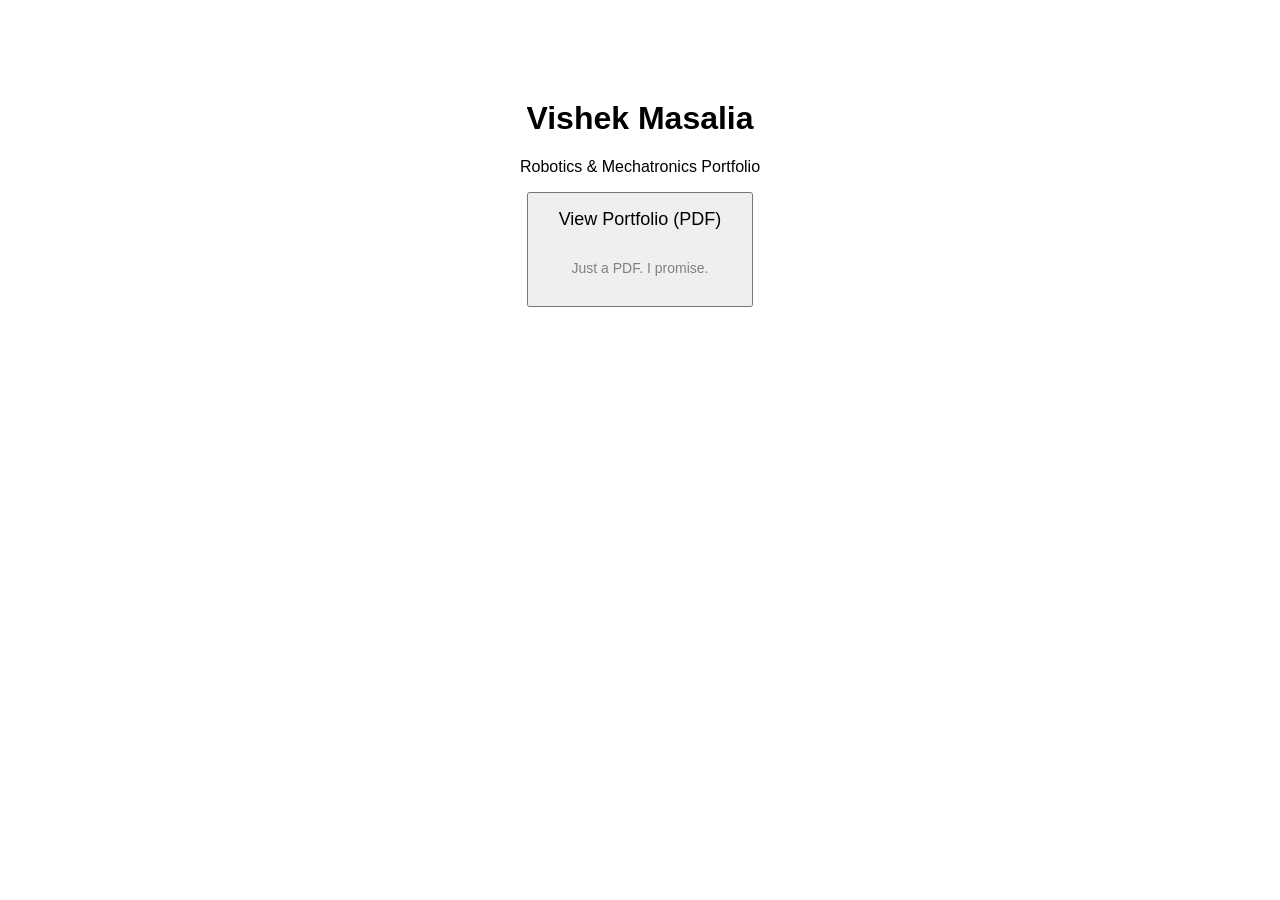
==== index.html @ 716bf2c9 "Change portfolio title and add description Updated the title and added a description for the portfol" ====
<!DOCTYPE html>
<html>
<head>
  <title>Vishek Masalia's Portfolio</title>
</head>
<body style="text-align:center; font-family: Arial; margin-top: 100px;">
  <h1>Vishek Masalia</h1>
  <p>Robotics & Mechatronics Portfolio</p>
  <a href="PortfolioFeb26.pdf" target="_blank">
    <button style="padding: 15px 30px; font-size: 18px;">
      View Portfolio (PDF)
      <p style="margin-top: 30px; font-size: 14px; color: gray;">
        Just a PDF. I promise.
      </p>
    </button>
  </a>
</body>
</html>
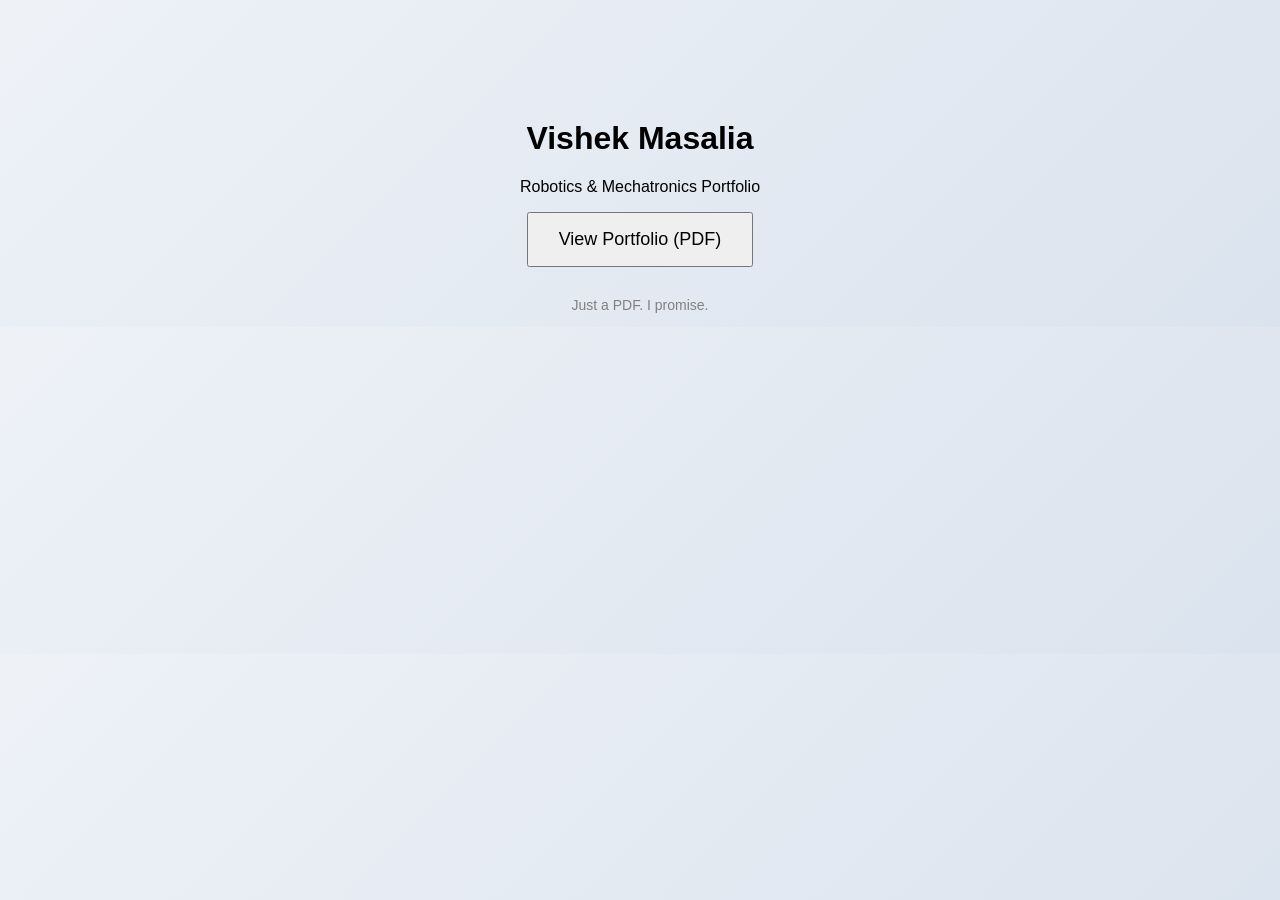
==== commit 21d447fc: "Enhance body style and add background gradient Updated body style and added background gradient." ====
--- a/index.html
+++ b/index.html
@@ -3,16 +3,16 @@
 <head>
   <title>Vishek Masalia's Portfolio</title>
 </head>
-<body style="text-align:center; font-family: Arial; margin-top: 100px;">
+<body style="text-align:center; font-family: Arial, sans-serif; margin-top: 120px; background: linear-gradient(135deg, #eef2f7, #dbe3ee);">
   <h1>Vishek Masalia</h1>
   <p>Robotics & Mechatronics Portfolio</p>
   <a href="PortfolioFeb26.pdf" target="_blank">
     <button style="padding: 15px 30px; font-size: 18px;">
       View Portfolio (PDF)
-      <p style="margin-top: 30px; font-size: 14px; color: gray;">
-        Just a PDF. I promise.
-      </p>
     </button>
   </a>
+  <p style="margin-top: 30px; font-size: 14px; color: gray;">
+    Just a PDF. I promise.
+  </p>
 </body>
 </html>  
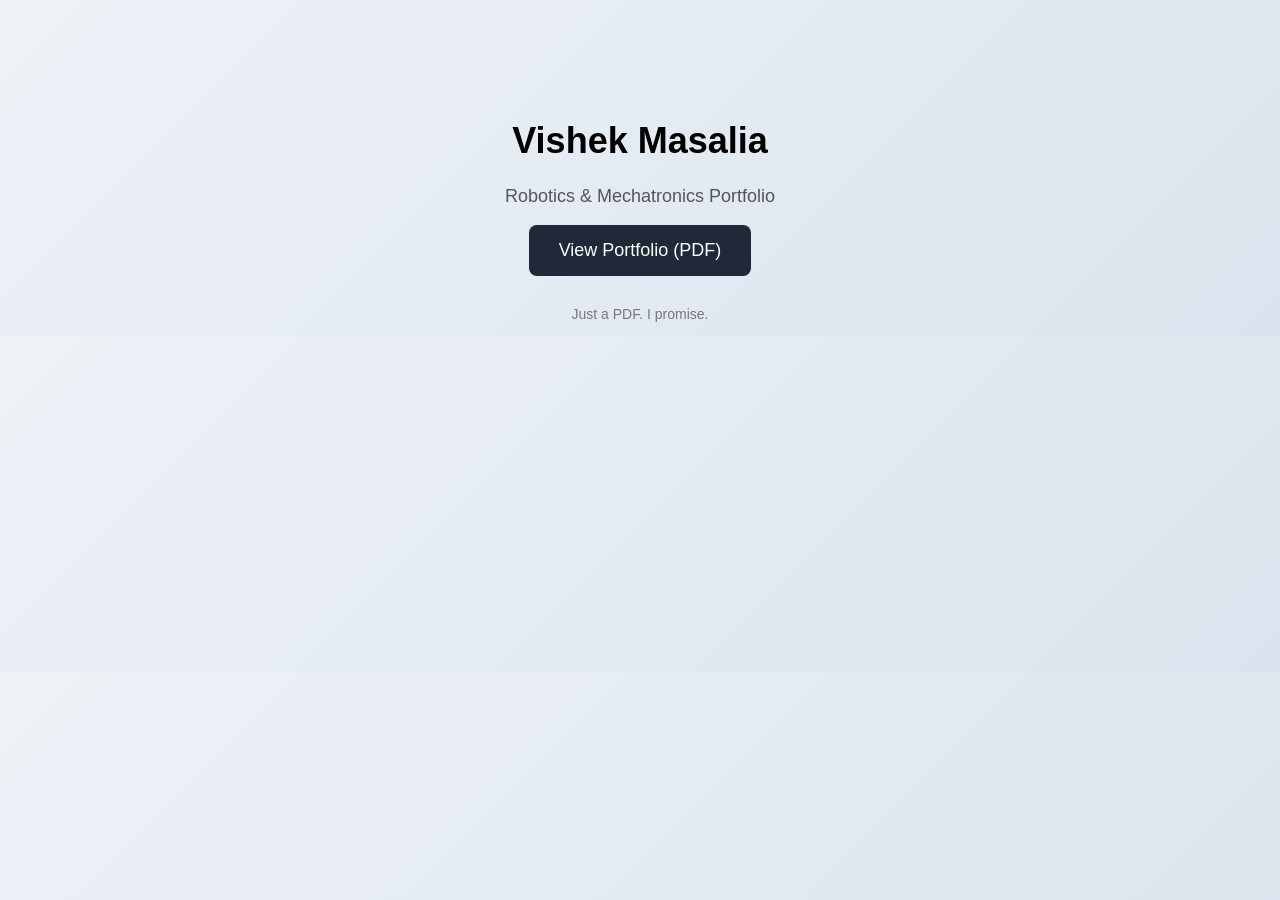
==== commit 22666a0c: "Update index.html" ====
--- a/index.html
+++ b/index.html
@@ -4,14 +4,24 @@
   <title>Vishek Masalia's Portfolio</title>
 </head>
 <body style="text-align:center; font-family: Arial, sans-serif; margin-top: 120px; background: linear-gradient(135deg, #eef2f7, #dbe3ee);">
-  <h1>Vishek Masalia</h1>
-  <p>Robotics & Mechatronics Portfolio</p>
+  <h1 style="font-size: 36px;">Vishek Masalia</h1>
+  <p style="font-size: 18px; color: #555;">
+    Robotics & Mechatronics Portfolio
+  </p>
   <a href="PortfolioFeb26.pdf" target="_blank">
-    <button style="padding: 15px 30px; font-size: 18px;">
+    <button style="
+      padding: 15px 30px;
+      font-size: 18px;
+      border: none;
+      border-radius: 8px;
+      background-color: #1f2937;
+      color: white;
+      cursor: pointer;
+    ">
       View Portfolio (PDF)
     </button>
   </a>
-  <p style="margin-top: 30px; font-size: 14px; color: gray;">
+  <p style="margin-top: 30px; font-size: 14px; color: #777;">
     Just a PDF. I promise.
   </p>
 </body>
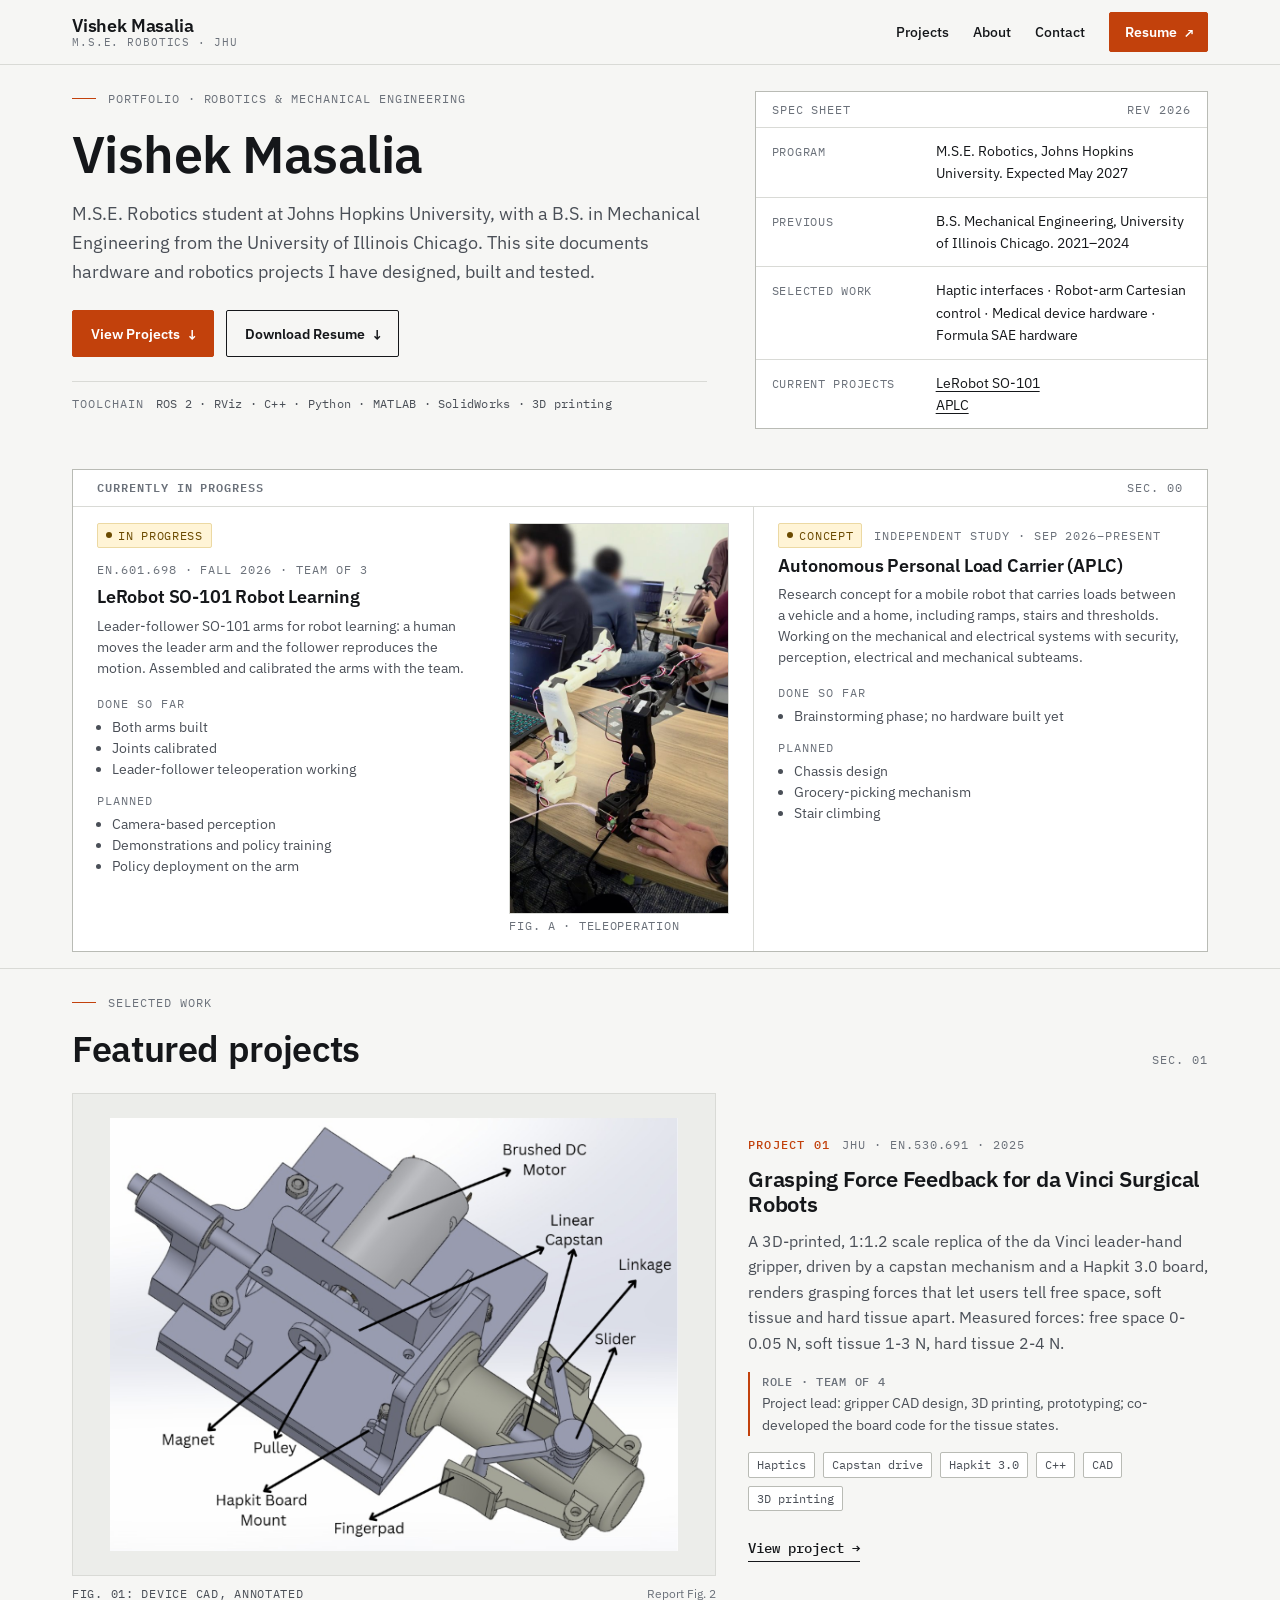
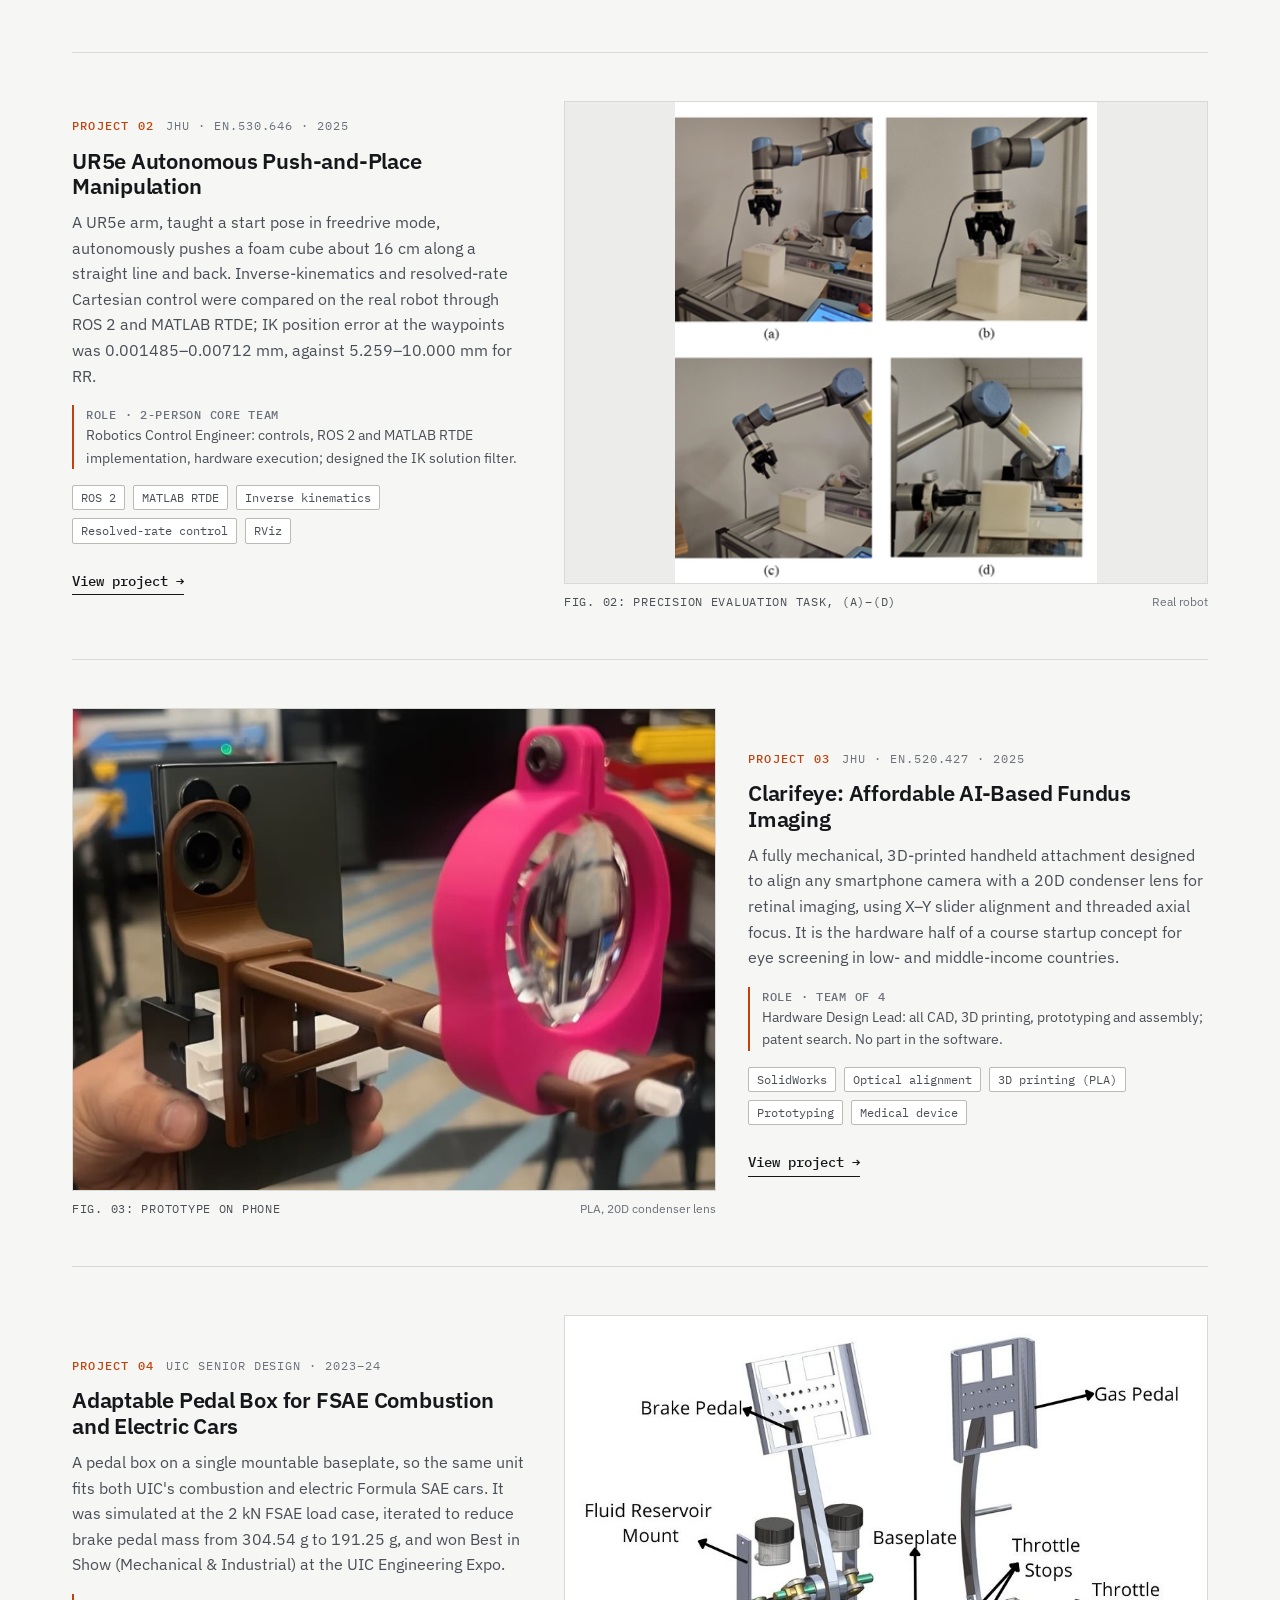
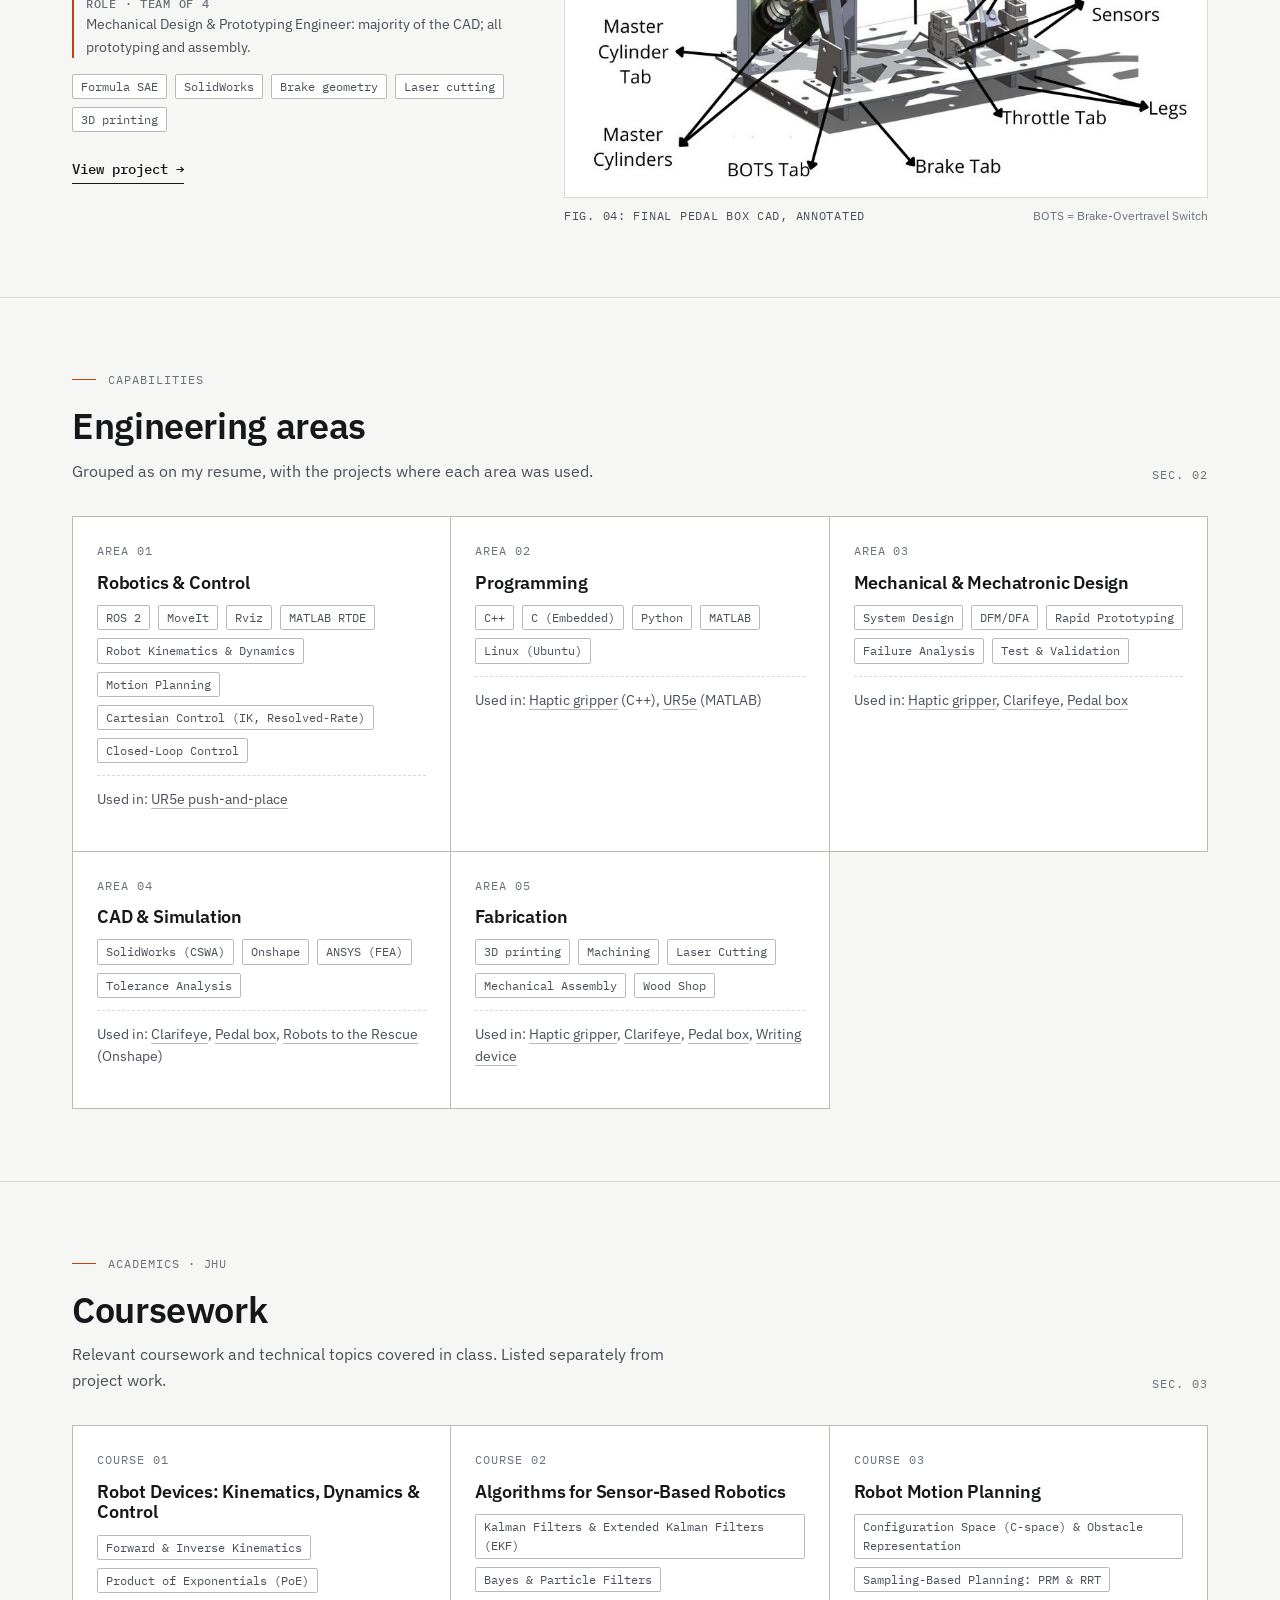
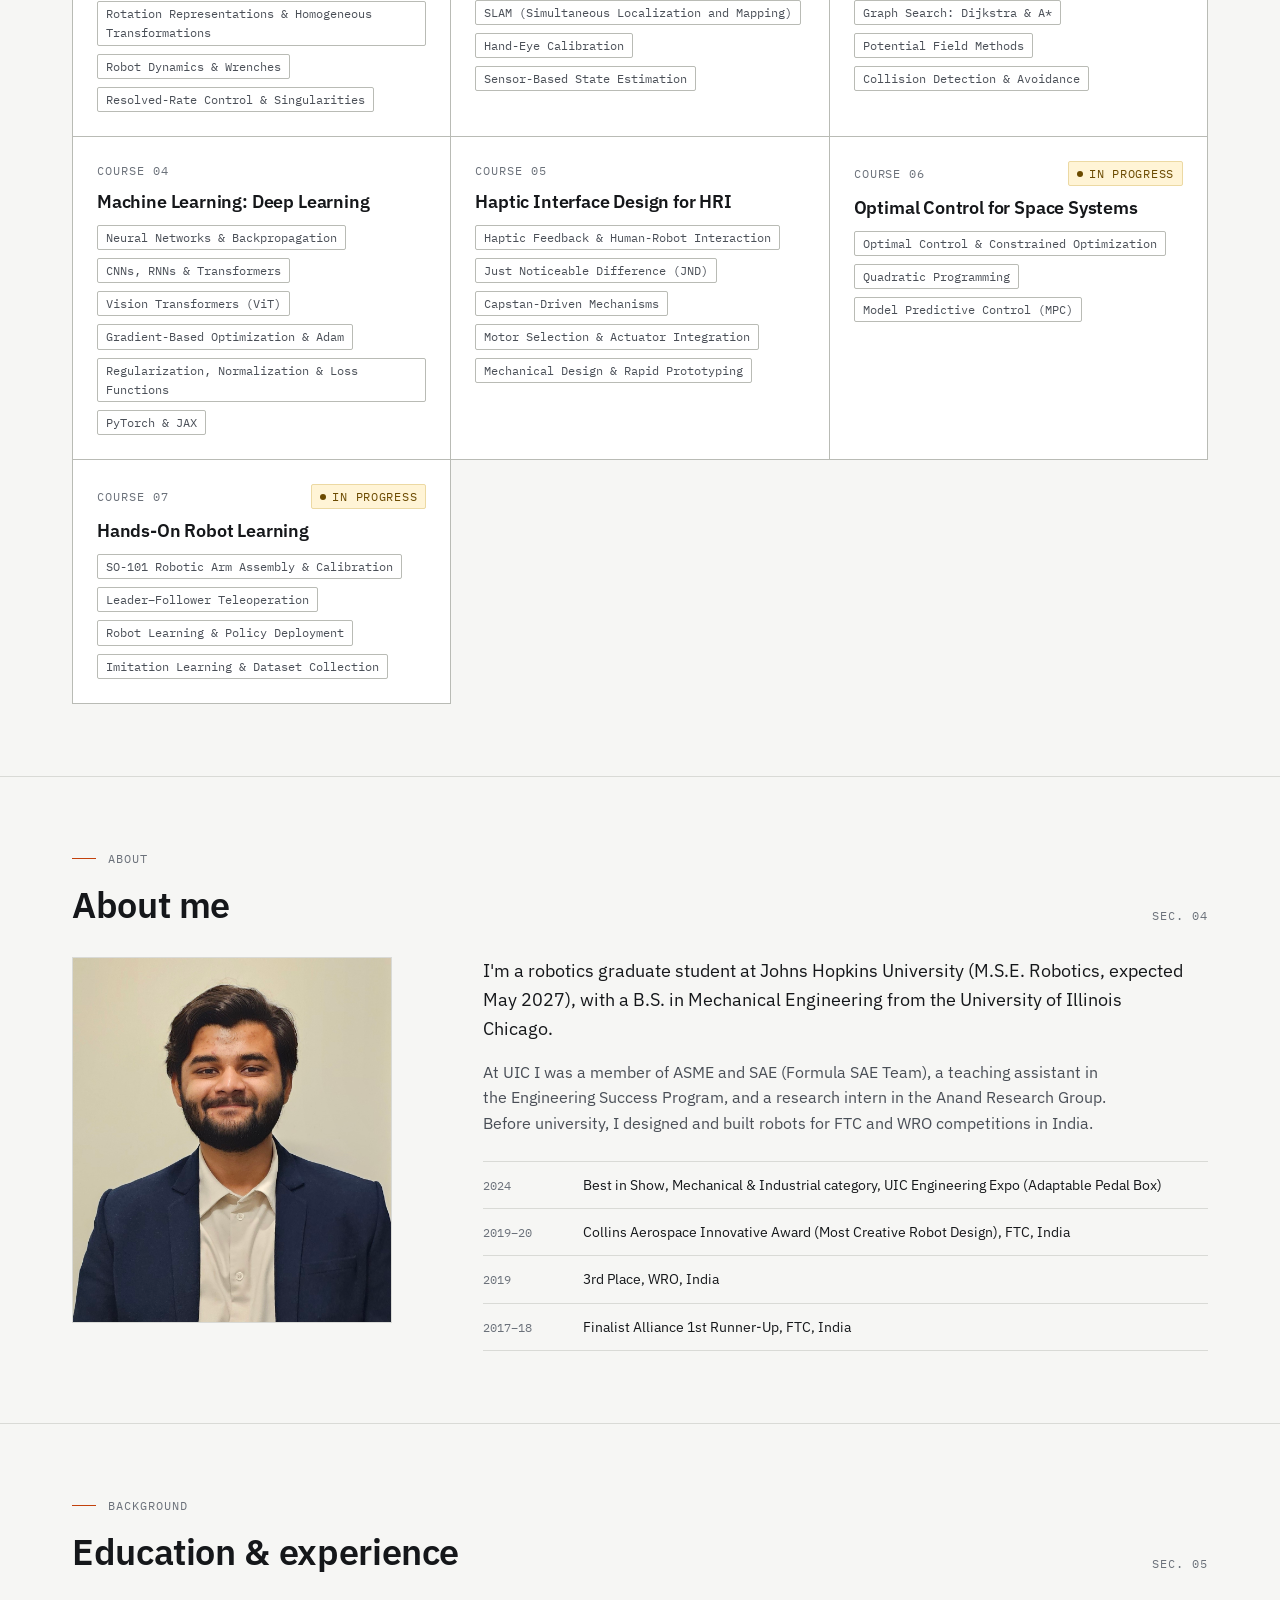
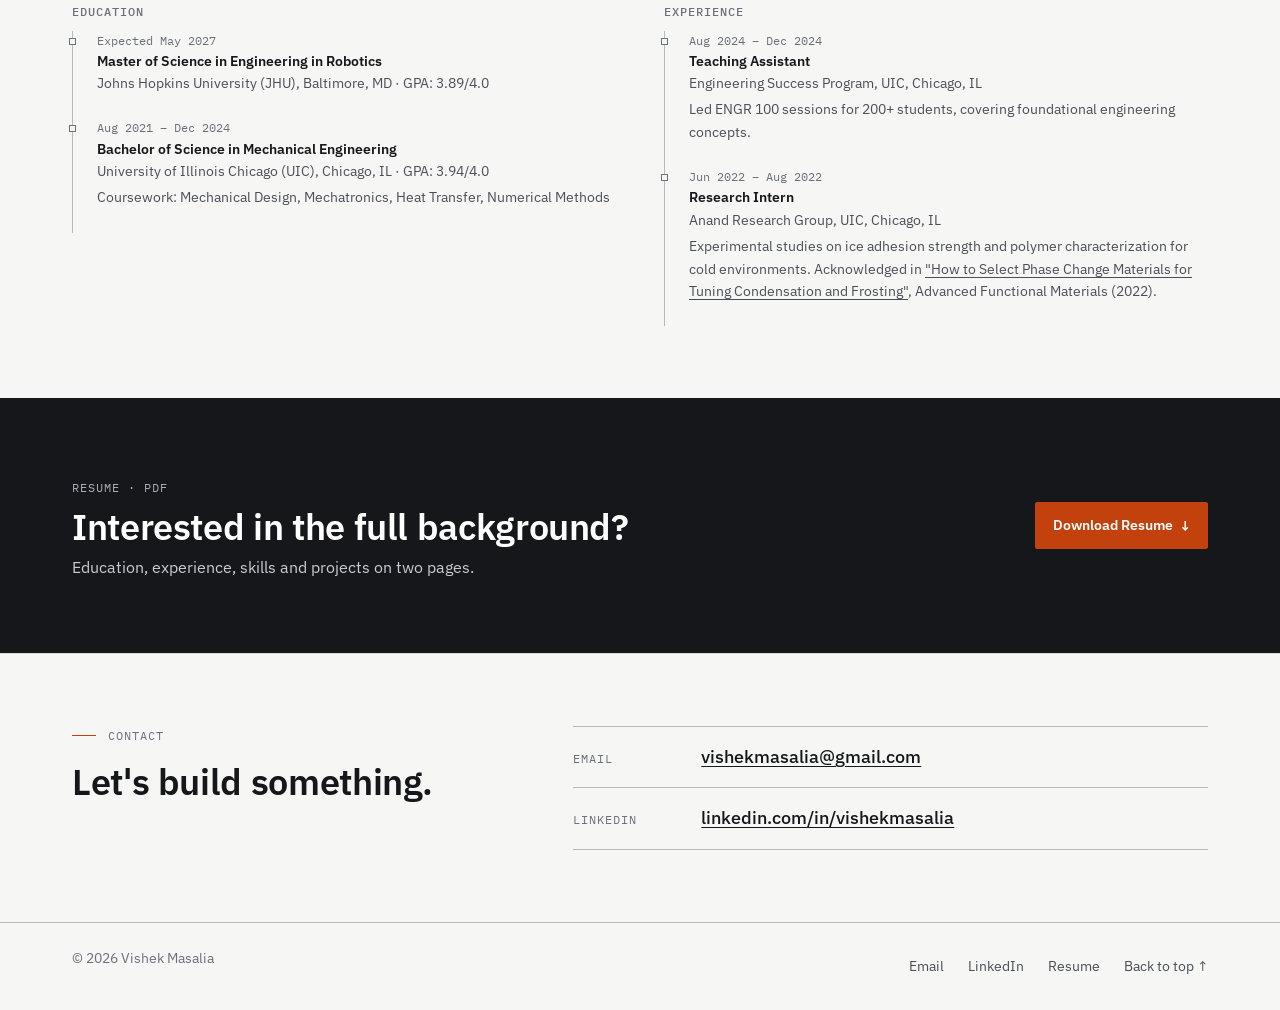
==== commit 8981aaf3: "Stage 1 complete" ====
--- a/index.html
+++ b/index.html
@@ -1,28 +1,472 @@
 <!DOCTYPE html>
-<html>
+<html lang="en" class="no-js">
 <head>
-  <title>Vishek Masalia's Portfolio</title>
+  <meta charset="utf-8">
+  <meta name="viewport" content="width=device-width, initial-scale=1">
+  <title>Vishek Masalia | Robotics &amp; Mechanical Engineering Portfolio</title>
+  <meta name="description" content="Portfolio of Vishek Masalia, M.S.E. Robotics student at Johns Hopkins University: haptic devices, robot-arm control, medical device hardware and Formula SAE hardware.">
+  <link rel="canonical" href="https://vishekm.github.io/">
+
+  <!-- Open Graph -->
+  <meta property="og:type" content="website">
+  <meta property="og:title" content="Vishek Masalia | Robotics &amp; Mechanical Engineering Portfolio">
+  <meta property="og:description" content="M.S.E. Robotics student at Johns Hopkins University. Selected projects in haptics, robot-arm control, medical device hardware and Formula SAE hardware.">
+  <meta property="og:url" content="https://vishekm.github.io/">
+  <meta property="og:image" content="https://vishekm.github.io/assets/img/home/pedal-box-cad-annotated.jpg">
+  <!-- TODO: replace og:image with a dedicated 1200x630 social card; current image is 926x694. -->
+  <meta name="twitter:card" content="summary_large_image">
+
+  <link rel="preconnect" href="https://fonts.googleapis.com">
+  <link rel="preconnect" href="https://fonts.gstatic.com" crossorigin>
+  <link rel="stylesheet" href="https://fonts.googleapis.com/css2?family=IBM+Plex+Mono:wght@400;500&family=IBM+Plex+Sans:wght@400;500;600&display=swap">
+  <link rel="stylesheet" href="css/styles.css">
 </head>
-<body style="text-align:center; font-family: Arial, sans-serif; margin-top: 120px; background: linear-gradient(135deg, #eef2f7, #dbe3ee);">
-  <h1 style="font-size: 36px;">Vishek Masalia</h1>
-  <p style="font-size: 18px; color: #555;">
-    Robotics & Mechatronics Portfolio
-  </p>
-  <a href="PortfolioFeb26.pdf" target="_blank">
-    <button style="
-      padding: 15px 30px;
-      font-size: 18px;
-      border: none;
-      border-radius: 8px;
-      background-color: #1f2937;
-      color: white;
-      cursor: pointer;
-    ">
-      View Portfolio (PDF)
-    </button>
-  </a>
-  <p style="margin-top: 30px; font-size: 14px; color: #777;">
-    Just a PDF. I promise.
-  </p>
+<body>
+
+<!-- ===================== SHARED: HEADER (start) =====================
+     Canonical copy: partials/header.html. Keep identical on every page;
+     only the relative path prefix ({{ROOT}}) changes per folder depth.  -->
+<a class="skip-link" href="#main">Skip to content</a>
+<header class="site-header">
+  <div class="container site-header__inner">
+    <a class="brand" href="index.html" aria-label="Vishek Masalia, home">
+      <span class="brand__name">Vishek Masalia</span>
+      <span class="brand__sub">M.S.E. Robotics · JHU</span>
+    </a>
+    <button class="nav-toggle" type="button" aria-expanded="false" aria-controls="site-nav">Menu</button>
+    <nav class="site-nav" id="site-nav" aria-label="Primary">
+      <ul class="site-nav__list">
+        <li><a class="site-nav__link" href="index.html#projects">Projects</a></li>
+        <li><a class="site-nav__link" href="index.html#about">About</a></li>
+        <li><a class="site-nav__link" href="index.html#contact">Contact</a></li>
+        <li><a class="btn btn--primary" href="docs/resume/MasterResumeOct26.pdf" target="_blank" rel="noopener">Resume <span class="arrow" aria-hidden="true">↗</span></a></li>
+      </ul>
+    </nav>
+  </div>
+</header>
+<!-- ===================== SHARED: HEADER (end) ===================== -->
+
+<main id="main">
+
+  <!-- ============ HERO ============ -->
+  <section class="hero" aria-labelledby="hero-title">
+    <div class="container hero__grid">
+      <div>
+        <p class="eyebrow">Portfolio · Robotics &amp; Mechanical Engineering</p>
+        <h1 class="hero__title" id="hero-title">Vishek Masalia</h1>
+        <p class="hero__statement">
+          M.S.E. Robotics student at Johns Hopkins University, with a B.S. in Mechanical Engineering from the University of Illinois Chicago.
+          This site documents hardware and robotics projects I have designed, built and tested.
+        </p>
+        <div class="hero__actions">
+          <a class="btn btn--primary" href="#projects">View Projects <span class="arrow" aria-hidden="true">↓</span></a>
+          <a class="btn btn--ghost" href="docs/resume/MasterResumeOct26.pdf" download>Download Resume <span class="arrow" aria-hidden="true">↓</span></a>
+        </div>
+        <p class="hero__summary">
+          <span class="label">Toolchain</span>ROS 2 · RViz · C++ · Python · MATLAB · SolidWorks · 3D printing
+        </p>
+      </div>
+
+      <aside class="spec" aria-label="Summary">
+        <div class="spec__head"><span class="label">Spec sheet</span><span class="label">REV 2026</span></div>
+        <dl class="spec__rows">
+          <div class="spec__row"><dt>Program</dt><dd>M.S.E. Robotics, Johns Hopkins University. Expected May 2027</dd></div>
+          <div class="spec__row"><dt>Previous</dt><dd>B.S. Mechanical Engineering, University of Illinois Chicago. 2021–2024</dd></div>
+          <div class="spec__row"><dt>Selected work</dt><dd>Haptic interfaces · Robot-arm Cartesian control · Medical device hardware · Formula SAE hardware</dd></div>
+          <div class="spec__row"><dt>Current projects</dt><dd>
+            <a href="projects/lerobot-so101.html">LeRobot SO-101</a><br>
+            <a href="projects/aplc.html">APLC</a>
+          </dd></div>
+        </dl>
+      </aside>
+    </div>
+  </section>
+
+  <!-- ============ IN PROGRESS (status labels required, CLAUDE.md honesty rules) ============ -->
+  <section class="section section--tight" id="current" aria-labelledby="current-title">
+    <div class="container">
+      <div class="wip">
+        <div class="wip__head"><h2 class="label" id="current-title">Currently in progress</h2><span class="section__index">SEC. 00</span></div>
+        <div class="wip__grid">
+
+          <!-- content/projects/lerobot-so101.md -->
+          <article class="wip-card wip-card--media">
+            <div class="wip-card__body">
+              <div class="current__meta"><span class="status">In progress</span><span class="label">EN.601.698 · Fall 2026 · Team of 3</span></div>
+              <h3 class="wip-row__title"><a href="projects/lerobot-so101.html">LeRobot SO-101 Robot Learning</a></h3>
+              <p class="wip-row__text">Leader-follower SO-101 arms for robot learning: a human moves the leader arm and the follower reproduces the motion. Assembled and calibrated the arms with the team.</p>
+              <div class="wip-card__lists">
+                <div><span class="label">Done so far</span><ul><li>Both arms built</li><li>Joints calibrated</li><li>Leader-follower teleoperation working</li></ul></div>
+                <div><span class="label">Planned</span><ul><li>Camera-based perception</li><li>Demonstrations and policy training</li><li>Policy deployment on the arm</li></ul></div>
+              </div>
+            </div>
+            <figure class="wip-card__video">
+              <!-- VIDEO: web copy 540x960, 8.2 s, 0.83 MB (source: videos/LeRobot_SO_101_arm/LeRobot_SO_101_arm_calibration.mp4, 1080x1920, 20.8 MB). Autoplay, muted, looped. js/main.js pauses it for prefers-reduced-motion and shows controls. -->
+              <video autoplay muted loop playsinline preload="auto" width="540" height="960" poster="assets/img/home/lerobot-teleop-poster.jpg" aria-label="Leader-follower teleoperation: a hand moves the dark leader arm and the white follower arm copies it.">
+                <source src="assets/video/lerobot-teleop.mp4" type="video/mp4">
+              </video>
+              <figcaption class="fig-label">Fig. A · Teleoperation</figcaption>
+            </figure>
+          </article>
+
+          <!-- content/projects/aplc.md (no images or videos exist; text-only by design) -->
+          <article class="wip-card">
+            <div class="wip-card__body">
+              <div class="current__meta"><span class="status">Concept</span><span class="label">Independent study · Sep 2026–present</span></div>
+              <h3 class="wip-row__title"><a href="projects/aplc.html">Autonomous Personal Load Carrier (APLC)</a></h3>
+              <p class="wip-row__text">Research concept for a mobile robot that carries loads between a vehicle and a home, including ramps, stairs and thresholds. Working on the mechanical and electrical systems with security, perception, electrical and mechanical subteams.</p>
+              <div class="wip-card__lists">
+                <div><span class="label">Done so far</span><ul><li>Brainstorming phase; no hardware built yet</li></ul></div>
+                <div><span class="label">Planned</span><ul><li>Chassis design</li><li>Grocery-picking mechanism</li><li>Stair climbing</li></ul></div>
+              </div>
+            </div>
+          </article>
+
+        </div>
+      </div>
+    </div>
+  </section>
+
+  <!-- ============ FEATURED PROJECTS (tier: featured, projects-index.md) ============ -->
+  <section class="section section--featured" id="projects" aria-labelledby="projects-title">
+    <div class="container">
+      <div class="section__head">
+        <div>
+          <p class="eyebrow">Selected work</p>
+          <h2 class="section__title" id="projects-title">Featured projects</h2>
+        </div>
+        <span class="section__index">SEC. 01</span>
+      </div>
+
+      <div class="projects">
+
+        <!-- PROJECT 01: content/projects/haptic-grasping-feedback.md -->
+        <article class="project-card reveal">
+          <figure class="project-card__media">
+            <a class="plate plate--native" href="projects/haptic-grasping-feedback.html" tabindex="-1" aria-hidden="true">
+              <!-- LOW-RES SOURCE: 606x462 px. Displayed at natural size (no upscaling). TODO: higher-res CAD render if available. -->
+              <img src="assets/img/home/haptic-gripper-cad-annotated.png" width="606" height="462" alt="Annotated CAD render of the haptic gripper: brushed DC motor, linear capstan, pulley, magnet, linkage, slider, fingerpads and Hapkit board mount.">
+            </a>
+            <figcaption class="figcaption"><span class="fig-label">Fig. 01: Device CAD, annotated</span><span>Report Fig. 2</span></figcaption>
+          </figure>
+          <div>
+            <div class="project-card__label">
+              <span class="project-card__num">PROJECT 01</span>
+              <span class="label">JHU · EN.530.691 · 2025</span>
+            </div>
+            <h3 class="project-card__title"><a href="projects/haptic-grasping-feedback.html">Grasping Force Feedback for da Vinci Surgical Robots</a></h3>
+            <p class="project-card__text">A 3D-printed, 1:1.2 scale replica of the da Vinci leader-hand gripper, driven by a capstan mechanism and a Hapkit 3.0 board, renders grasping forces that let users tell free space, soft tissue and hard tissue apart. Measured forces: free space 0-0.05 N, soft tissue 1-3 N, hard tissue 2-4 N.</p>
+            <p class="project-card__role"><strong>Role · team of 4</strong>Project lead: gripper CAD design, 3D printing, prototyping; co-developed the board code for the tissue states.</p>
+            <ul class="tag-list" aria-label="Tags">
+              <li class="tag">Haptics</li><li class="tag">Capstan drive</li><li class="tag">Hapkit 3.0</li><li class="tag">C++</li><li class="tag">CAD</li><li class="tag">3D printing</li>
+            </ul>
+            <a class="link-arrow" href="projects/haptic-grasping-feedback.html">View project <span aria-hidden="true">→</span></a>
+          </div>
+        </article>
+
+        <!-- PROJECT 02: content/projects/ur5e-autonomous-manipulation.md -->
+        <article class="project-card reveal">
+          <figure class="project-card__media">
+            <a class="plate plate--fill" href="projects/ur5e-autonomous-manipulation.html" tabindex="-1" aria-hidden="true">
+              <!-- LOW-RES SOURCE: 399x454 px, (a)-(d) labels baked in. Scaled to fill the plate height (~1.06x upscale at 1440 px wide), per Vishek 2026-10-10. TODO: higher-res photos or a video still. -->
+              <img src="assets/img/home/ur5e-precision-evaluation-motion.png" width="399" height="454" loading="lazy" alt="Four photos of the UR5e arm and gripper approaching a white foam cube: above it, touching the top, mid-transition, and at a side face.">
+            </a>
+            <figcaption class="figcaption"><span class="fig-label">Fig. 02: Precision evaluation task, (a)–(d)</span><span>Real robot</span></figcaption>
+          </figure>
+          <div>
+            <div class="project-card__label">
+              <span class="project-card__num">PROJECT 02</span>
+              <span class="label">JHU · EN.530.646 · 2025</span>
+            </div>
+            <h3 class="project-card__title"><a href="projects/ur5e-autonomous-manipulation.html">UR5e Autonomous Push-and-Place Manipulation</a></h3>
+            <p class="project-card__text">A UR5e arm, taught a start pose in freedrive mode, autonomously pushes a foam cube about 16 cm along a straight line and back. Inverse-kinematics and resolved-rate Cartesian control were compared on the real robot through ROS 2 and MATLAB RTDE; IK position error at the waypoints was 0.001485–0.00712 mm, against 5.259–10.000 mm for RR.</p>
+            <p class="project-card__role"><strong>Role · 2-person core team</strong>Robotics Control Engineer: controls, ROS 2 and MATLAB RTDE implementation, hardware execution; designed the IK solution filter.</p>
+            <ul class="tag-list" aria-label="Tags">
+              <li class="tag">ROS 2</li><li class="tag">MATLAB RTDE</li><li class="tag">Inverse kinematics</li><li class="tag">Resolved-rate control</li><li class="tag">RViz</li>
+            </ul>
+            <a class="link-arrow" href="projects/ur5e-autonomous-manipulation.html">View project <span aria-hidden="true">→</span></a>
+          </div>
+        </article>
+
+        <!-- PROJECT 03: content/projects/clarifeye.md -->
+        <article class="project-card reveal">
+          <figure class="project-card__media">
+            <a class="plate" href="projects/clarifeye.html" tabindex="-1" aria-hidden="true">
+              <!-- SOURCE 1003x1280 px (under 1200 px wide; portrait, cropped to 4:3 by CSS; appears AI-upscaled, no original exists). -->
+              <img src="assets/img/home/clarifeye-prototype-on-phone.jpg" width="1003" height="1280" loading="lazy" alt="Hand holding a smartphone fitted with the 3D-printed Clarifeye prototype: a brown X–Y slider over the camera and a pink lens housing holding the condenser lens.">
+            </a>
+            <figcaption class="figcaption"><span class="fig-label">Fig. 03: Prototype on phone</span><span>PLA, 20D condenser lens</span></figcaption>
+          </figure>
+          <div>
+            <div class="project-card__label">
+              <span class="project-card__num">PROJECT 03</span>
+              <span class="label">JHU · EN.520.427 · 2025</span>
+            </div>
+            <h3 class="project-card__title"><a href="projects/clarifeye.html">Clarifeye: Affordable AI-Based Fundus Imaging</a></h3>
+            <p class="project-card__text">A fully mechanical, 3D-printed handheld attachment designed to align any smartphone camera with a 20D condenser lens for retinal imaging, using X–Y slider alignment and threaded axial focus. It is the hardware half of a course startup concept for eye screening in low- and middle-income countries.</p>
+            <p class="project-card__role"><strong>Role · team of 4</strong>Hardware Design Lead: all CAD, 3D printing, prototyping and assembly; patent search. No part in the software.</p>
+            <ul class="tag-list" aria-label="Tags">
+              <li class="tag">SolidWorks</li><li class="tag">Optical alignment</li><li class="tag">3D printing (PLA)</li><li class="tag">Prototyping</li><li class="tag">Medical device</li>
+            </ul>
+            <a class="link-arrow" href="projects/clarifeye.html">View project <span aria-hidden="true">→</span></a>
+          </div>
+        </article>
+
+        <!-- PROJECT 04: content/projects/adaptable-pedal-box.md -->
+        <article class="project-card reveal">
+          <figure class="project-card__media">
+            <a class="plate" href="projects/adaptable-pedal-box.html" tabindex="-1" aria-hidden="true">
+              <!-- SOURCE 926x694 px after cropping white margins from the 1920x1080 original (under 1200 px wide). TODO: re-export CAD render at higher resolution. -->
+              <img src="assets/img/home/pedal-box-cad-annotated.jpg" width="926" height="694" loading="lazy" alt="Annotated CAD render of the pedal box: brake and gas pedals, master cylinders, fluid reservoir mount, throttle sensors and stops, BOTS tab and baseplate.">
+            </a>
+            <figcaption class="figcaption"><span class="fig-label">Fig. 04: Final pedal box CAD, annotated</span><span>BOTS = Brake-Overtravel Switch</span></figcaption>
+          </figure>
+          <div>
+            <div class="project-card__label">
+              <span class="project-card__num">PROJECT 04</span>
+              <span class="label">UIC Senior Design · 2023–24</span>
+            </div>
+            <h3 class="project-card__title"><a href="projects/adaptable-pedal-box.html">Adaptable Pedal Box for FSAE Combustion and Electric Cars</a></h3>
+            <p class="project-card__text">A pedal box on a single mountable baseplate, so the same unit fits both UIC's combustion and electric Formula SAE cars. It was simulated at the 2 kN FSAE load case, iterated to reduce brake pedal mass from 304.54 g to 191.25 g, and won Best in Show (Mechanical &amp; Industrial) at the UIC Engineering Expo.</p>
+            <p class="project-card__role"><strong>Role · team of 4</strong>Mechanical Design &amp; Prototyping Engineer: majority of the CAD; all prototyping and assembly.</p>
+            <ul class="tag-list" aria-label="Tags">
+              <li class="tag">Formula SAE</li><li class="tag">SolidWorks</li><li class="tag">Brake geometry</li><li class="tag">Laser cutting</li><li class="tag">3D printing</li>
+            </ul>
+            <a class="link-arrow" href="projects/adaptable-pedal-box.html">View project <span aria-hidden="true">→</span></a>
+          </div>
+        </article>
+      </div>
+
+    </div>
+  </section>
+
+  <!-- ============ ENGINEERING AREAS (groups = resume skill groups, content/site-profile.md) ============ -->
+  <section class="section" id="areas" aria-labelledby="areas-title">
+    <div class="container">
+      <div class="section__head">
+        <div>
+          <p class="eyebrow">Capabilities</p>
+          <h2 class="section__title" id="areas-title">Engineering areas</h2>
+          <p class="section__intro">Grouped as on my resume, with the projects where each area was used.</p>
+        </div>
+        <span class="section__index">SEC. 02</span>
+      </div>
+      <div class="areas">
+        <div class="area">
+          <span class="label">Area 01</span>
+          <h3>Robotics &amp; Control</h3>
+          <ul class="area__skills">
+            <li class="tag">ROS 2</li><li class="tag">MoveIt</li><li class="tag">Rviz</li><li class="tag">MATLAB RTDE</li><li class="tag">Robot Kinematics &amp; Dynamics</li><li class="tag">Motion Planning</li><li class="tag">Cartesian Control (IK, Resolved-Rate)</li><li class="tag">Closed-Loop Control</li>
+          </ul>
+          <p class="area__used">Used in: <a href="projects/ur5e-autonomous-manipulation.html">UR5e push-and-place</a></p>
+        </div>
+        <div class="area">
+          <span class="label">Area 02</span>
+          <h3>Programming</h3>
+          <ul class="area__skills">
+            <li class="tag">C++</li><li class="tag">C (Embedded)</li><li class="tag">Python</li><li class="tag">MATLAB</li><li class="tag">Linux (Ubuntu)</li>
+          </ul>
+          <p class="area__used">Used in: <a href="projects/haptic-grasping-feedback.html">Haptic gripper</a> (C++), <a href="projects/ur5e-autonomous-manipulation.html">UR5e</a> (MATLAB)</p>
+        </div>
+        <div class="area">
+          <span class="label">Area 03</span>
+          <h3>Mechanical &amp; Mechatronic Design</h3>
+          <ul class="area__skills">
+            <li class="tag">System Design</li><li class="tag">DFM/DFA</li><li class="tag">Rapid Prototyping</li><li class="tag">Failure Analysis</li><li class="tag">Test &amp; Validation</li>
+          </ul>
+          <p class="area__used">Used in: <a href="projects/haptic-grasping-feedback.html">Haptic gripper</a>, <a href="projects/clarifeye.html">Clarifeye</a>, <a href="projects/adaptable-pedal-box.html">Pedal box</a></p>
+        </div>
+        <div class="area">
+          <span class="label">Area 04</span>
+          <h3>CAD &amp; Simulation</h3>
+          <ul class="area__skills">
+            <li class="tag">SolidWorks (CSWA)</li><li class="tag">Onshape</li><li class="tag">ANSYS (FEA)</li><li class="tag">Tolerance Analysis</li>
+          </ul>
+          <p class="area__used">Used in: <a href="projects/clarifeye.html">Clarifeye</a>, <a href="projects/adaptable-pedal-box.html">Pedal box</a>, <a href="projects/first-robots-to-the-rescue.html">Robots to the Rescue</a> (Onshape)</p>
+        </div>
+        <div class="area">
+          <span class="label">Area 05</span>
+          <h3>Fabrication</h3>
+          <ul class="area__skills">
+            <li class="tag">3D printing</li><li class="tag">Machining</li><li class="tag">Laser Cutting</li><li class="tag">Mechanical Assembly</li><li class="tag">Wood Shop</li>
+          </ul>
+          <p class="area__used">Used in: <a href="projects/haptic-grasping-feedback.html">Haptic gripper</a>, <a href="projects/clarifeye.html">Clarifeye</a>, <a href="projects/adaptable-pedal-box.html">Pedal box</a>, <a href="projects/autonomous-writing-device.html">Writing device</a></p>
+        </div>
+      </div>
+    </div>
+  </section>
+
+  <!-- ============ COURSEWORK (studied in courses, NOT project experience; content supplied by Vishek 2026-10-10) ============ -->
+  <section class="section" id="coursework" aria-labelledby="coursework-title">
+    <div class="container">
+      <div class="section__head">
+        <div>
+          <p class="eyebrow">Academics · JHU</p>
+          <h2 class="section__title" id="coursework-title">Coursework</h2>
+          <p class="section__intro">Relevant coursework and technical topics covered in class. Listed separately from project work.</p>
+        </div>
+        <span class="section__index">SEC. 03</span>
+      </div>
+      <div class="areas">
+        <div class="area area--course">
+          <div class="area__meta"><span class="label">Course 01</span></div>
+          <h3>Robot Devices: Kinematics, Dynamics &amp; Control</h3>
+          <ul class="area__skills"><li class="tag">Forward &amp; Inverse Kinematics</li><li class="tag">Product of Exponentials (PoE)</li><li class="tag">Rotation Representations &amp; Homogeneous Transformations</li><li class="tag">Robot Dynamics &amp; Wrenches</li><li class="tag">Resolved-Rate Control &amp; Singularities</li></ul>
+        </div>
+        <div class="area area--course">
+          <div class="area__meta"><span class="label">Course 02</span></div>
+          <h3>Algorithms for Sensor-Based Robotics</h3>
+          <ul class="area__skills"><li class="tag">Kalman Filters &amp; Extended Kalman Filters (EKF)</li><li class="tag">Bayes &amp; Particle Filters</li><li class="tag">SLAM (Simultaneous Localization and Mapping)</li><li class="tag">Hand-Eye Calibration</li><li class="tag">Sensor-Based State Estimation</li></ul>
+        </div>
+        <div class="area area--course">
+          <div class="area__meta"><span class="label">Course 03</span></div>
+          <h3>Robot Motion Planning</h3>
+          <ul class="area__skills"><li class="tag">Configuration Space (C-space) &amp; Obstacle Representation</li><li class="tag">Sampling-Based Planning: PRM &amp; RRT</li><li class="tag">Graph Search: Dijkstra &amp; A*</li><li class="tag">Potential Field Methods</li><li class="tag">Collision Detection &amp; Avoidance</li></ul>
+        </div>
+        <div class="area area--course">
+          <div class="area__meta"><span class="label">Course 04</span></div>
+          <h3>Machine Learning: Deep Learning</h3>
+          <ul class="area__skills"><li class="tag">Neural Networks &amp; Backpropagation</li><li class="tag">CNNs, RNNs &amp; Transformers</li><li class="tag">Vision Transformers (ViT)</li><li class="tag">Gradient-Based Optimization &amp; Adam</li><li class="tag">Regularization, Normalization &amp; Loss Functions</li><li class="tag">PyTorch &amp; JAX</li></ul>
+        </div>
+        <div class="area area--course">
+          <div class="area__meta"><span class="label">Course 05</span></div>
+          <h3>Haptic Interface Design for HRI</h3>
+          <ul class="area__skills"><li class="tag">Haptic Feedback &amp; Human-Robot Interaction</li><li class="tag">Just Noticeable Difference (JND)</li><li class="tag">Capstan-Driven Mechanisms</li><li class="tag">Motor Selection &amp; Actuator Integration</li><li class="tag">Mechanical Design &amp; Rapid Prototyping</li></ul>
+        </div>
+        <div class="area area--course">
+          <div class="area__meta"><span class="label">Course 06</span><span class="status">In progress</span></div>
+          <h3>Optimal Control for Space Systems</h3>
+          <ul class="area__skills"><li class="tag">Optimal Control &amp; Constrained Optimization</li><li class="tag">Quadratic Programming</li><li class="tag">Model Predictive Control (MPC)</li></ul>
+        </div>
+        <div class="area area--course">
+          <div class="area__meta"><span class="label">Course 07</span><span class="status">In progress</span></div>
+          <h3>Hands-On Robot Learning</h3>
+          <ul class="area__skills"><li class="tag">SO-101 Robotic Arm Assembly &amp; Calibration</li><li class="tag">Leader–Follower Teleoperation</li><li class="tag">Robot Learning &amp; Policy Deployment</li><li class="tag">Imitation Learning &amp; Dataset Collection</li></ul>
+        </div>
+      </div>
+    </div>
+  </section>
+
+  <!-- ============ ABOUT ============ -->
+  <section class="section" id="about" aria-labelledby="about-title">
+    <div class="container">
+      <div class="section__head">
+        <div>
+          <p class="eyebrow">About</p>
+          <h2 class="section__title" id="about-title">About me</h2>
+        </div>
+        <span class="section__index">SEC. 04</span>
+      </div>
+      <div class="about">
+        <figure class="about__photo">
+          <!-- HEADSHOT: single swap point. Source 1167x1332 px. -->
+          <img src="assets/img/home/hero.jpg" width="1167" height="1332" loading="lazy" alt="Headshot of Vishek Masalia">
+        </figure>
+        <div class="about__body">
+          <p>I'm a robotics graduate student at Johns Hopkins University (M.S.E. Robotics, expected May 2027), with a B.S. in Mechanical Engineering from the University of Illinois Chicago.</p>
+          <p>At UIC I was a member of ASME and SAE (Formula SAE Team), a teaching assistant in the Engineering Success Program, and a research intern in the Anand Research Group. Before university, I designed and built robots for FTC and WRO competitions in India.</p>
+          <ul class="recognition" aria-label="Recognition">
+            <li><span class="mono">2024</span><span>Best in Show, Mechanical &amp; Industrial category, UIC Engineering Expo (Adaptable Pedal Box)</span></li>
+            <li><span class="mono">2019–20</span><span>Collins Aerospace Innovative Award (Most Creative Robot Design), FTC, India</span></li>
+            <li><span class="mono">2019</span><span>3rd Place, WRO, India</span></li>
+            <li><span class="mono">2017–18</span><span>Finalist Alliance 1st Runner-Up, FTC, India</span></li>
+          </ul>
+        </div>
+      </div>
+    </div>
+  </section>
+
+  <!-- ============ EDUCATION / EXPERIENCE TIMELINE (visually secondary) ============ -->
+  <section class="section" id="background" aria-labelledby="background-title">
+    <div class="container">
+      <div class="section__head">
+        <div>
+          <p class="eyebrow">Background</p>
+          <h2 class="section__title" id="background-title">Education &amp; experience</h2>
+        </div>
+        <span class="section__index">SEC. 05</span>
+      </div>
+      <div class="timeline-grid">
+        <div class="timeline">
+          <h3>Education</h3>
+          <ol>
+            <li>
+              <div class="timeline__when">Expected May 2027</div>
+              <div class="timeline__what">Master of Science in Engineering in Robotics</div>
+              <div class="timeline__where">Johns Hopkins University (JHU), Baltimore, MD · GPA: 3.89/4.0</div>
+            </li>
+            <li>
+              <div class="timeline__when">Aug 2021 – Dec 2024</div>
+              <div class="timeline__what">Bachelor of Science in Mechanical Engineering</div>
+              <div class="timeline__where">University of Illinois Chicago (UIC), Chicago, IL · GPA: 3.94/4.0</div>
+              <p class="timeline__note">Coursework: Mechanical Design, Mechatronics, Heat Transfer, Numerical Methods</p>
+            </li>
+          </ol>
+        </div>
+        <div class="timeline">
+          <h3>Experience</h3>
+          <ol>
+            <li>
+              <div class="timeline__when">Aug 2024 – Dec 2024</div>
+              <div class="timeline__what">Teaching Assistant</div>
+              <div class="timeline__where">Engineering Success Program, UIC, Chicago, IL</div>
+              <p class="timeline__note">Led ENGR 100 sessions for 200+ students, covering foundational engineering concepts.</p>
+            </li>
+            <li>
+              <div class="timeline__when">Jun 2022 – Aug 2022</div>
+              <div class="timeline__what">Research Intern</div>
+              <div class="timeline__where">Anand Research Group, UIC, Chicago, IL</div>
+              <p class="timeline__note">Experimental studies on ice adhesion strength and polymer characterization for cold environments. Acknowledged in <a href="https://advanced.onlinelibrary.wiley.com/doi/10.1002/adfm.202206301" target="_blank" rel="noopener">"How to Select Phase Change Materials for Tuning Condensation and Frosting"</a>, Advanced Functional Materials (2022).</p>
+            </li>
+          </ol>
+        </div>
+      </div>
+    </div>
+  </section>
+
+  <!-- ============ RESUME CTA ============ -->
+  <section class="section cta" aria-labelledby="cta-title">
+    <div class="container cta__inner">
+      <div>
+        <p class="label">Resume · PDF</p>
+        <h2 class="section__title" id="cta-title">Interested in the full background?</h2>
+        <p>Education, experience, skills and projects on two pages.</p>
+      </div>
+      <a class="btn btn--primary" href="docs/resume/MasterResumeOct26.pdf" download>Download Resume <span class="arrow" aria-hidden="true">↓</span></a>
+    </div>
+  </section>
+
+  <!-- ============ CONTACT (email + LinkedIn only) ============ -->
+  <section class="section" id="contact" aria-labelledby="contact-title">
+    <div class="container contact__grid">
+      <div>
+        <p class="eyebrow">Contact</p>
+        <h2 class="section__title" id="contact-title">Let's build something.</h2>
+      </div>
+      <ul class="contact__list">
+        <li><span class="label">Email</span><a href="mailto:vishekmasalia@gmail.com">vishekmasalia@gmail.com</a></li>
+        <li><span class="label">LinkedIn</span><a href="https://www.linkedin.com/in/vishekmasalia" target="_blank" rel="noopener">linkedin.com/in/vishekmasalia</a></li>
+      </ul>
+    </div>
+  </section>
+
+</main>
+
+<!-- ===================== SHARED: FOOTER (start) =====================
+     Canonical copy: partials/footer.html. Keep identical on every page. -->
+<footer class="site-footer">
+  <div class="container site-footer__inner">
+    <p>© <span data-year>2026</span> Vishek Masalia</p>
+    <ul class="site-footer__links">
+      <li><a href="mailto:vishekmasalia@gmail.com">Email</a></li>
+      <li><a href="https://www.linkedin.com/in/vishekmasalia" target="_blank" rel="noopener">LinkedIn</a></li>
+      <li><a href="docs/resume/MasterResumeOct26.pdf" target="_blank" rel="noopener">Resume</a></li>
+      <li><a href="#main">Back to top ↑</a></li>
+    </ul>
+  </div>
+</footer>
+<!-- ===================== SHARED: FOOTER (end) ===================== -->
+
+<script src="js/main.js" defer></script>
 </body>
-</html>  
+</html>
--- a/css/styles.css
+++ b/css/styles.css
@@ -0,0 +1,365 @@
+/* ==========================================================================
+   Vishek Masalia: portfolio design system
+   Shared by every page. Design tokens live in :root.
+   Direction (CLAUDE.md): precise, engineered, neutral base, one flat accent,
+   thin rules, figure labels, spec-sheet captions. No gradients/glows/blobs.
+   NOTE: built in Stage 2 from CLAUDE.md because the referenced approved
+   style-guide.html / css / js were not present in the repo. Pending approval.
+   ========================================================================== */
+
+/* ---------- 1. Tokens ---------- */
+:root {
+  /* Neutral base */
+  --c-bg: #f6f6f4;
+  --c-surface: #ffffff;
+  --c-ink: #15171a;          /* primary text */
+  --c-ink-2: #4a4f57;        /* secondary text  (7.9:1 on bg) */
+  --c-ink-3: #6b717a;        /* captions/meta   (4.8:1 on bg) */
+  --c-rule: #d9dad6;         /* hairlines */
+  --c-rule-strong: #b9bbb5;
+  --c-plate: #ecedea;        /* image plates */
+
+  /* Single accent (flat) */
+  --c-accent: #c2410c;       /* 5.2:1 on white */
+  --c-accent-ink: #ffffff;
+  --c-accent-tint: #fbeee7;
+
+  /* Status */
+  --c-status-bg: #fff4d6;
+  --c-status-ink: #6b4a00;
+
+  /* Type */
+  --font-sans: "IBM Plex Sans", system-ui, -apple-system, "Segoe UI", Roboto, Arial, sans-serif;
+  --font-mono: "IBM Plex Mono", ui-monospace, "SFMono-Regular", Consolas, monospace;
+  --fs-xs: 0.75rem;
+  --fs-sm: 0.875rem;
+  --fs-base: 1rem;
+  --fs-md: 1.125rem;
+  --fs-lg: 1.375rem;
+  --fs-xl: clamp(1.6rem, 1.2rem + 1.4vw, 2.25rem);
+  --fs-xxl: clamp(2rem, 1.4rem + 2.4vw, 3.25rem);
+  --lh-tight: 1.15;
+  --lh-body: 1.6;
+
+  /* Space & layout */
+  --sp-1: 0.25rem; --sp-2: 0.5rem; --sp-3: 0.75rem; --sp-4: 1rem;
+  --sp-5: 1.5rem;  --sp-6: 2rem;   --sp-7: 3rem;    --sp-8: 4.5rem;
+  --container: 1200px;
+  --gutter: clamp(1rem, 0.5rem + 2vw, 2rem);
+  --header-h: 64px;
+  --radius: 2px;
+
+  --ease: cubic-bezier(.2,.6,.2,1);
+  --dur: 220ms;
+}
+
+/* ---------- 2. Base ---------- */
+*, *::before, *::after { box-sizing: border-box; }
+html { scroll-behavior: smooth; scroll-padding-top: calc(var(--header-h) + 12px); -webkit-text-size-adjust: 100%; }
+body {
+  margin: 0;
+  background: var(--c-bg);
+  color: var(--c-ink);
+  font-family: var(--font-sans);
+  font-size: var(--fs-base);
+  line-height: var(--lh-body);
+  text-rendering: optimizeLegibility;
+}
+img, svg, video { display: block; max-width: 100%; height: auto; }
+h1, h2, h3, h4 { margin: 0; line-height: var(--lh-tight); font-weight: 600; letter-spacing: -0.01em; }
+p { margin: 0 0 var(--sp-4); }
+ul { margin: 0; padding: 0; }
+a { color: inherit; text-decoration-thickness: 1px; text-underline-offset: 3px; }
+a:hover { color: var(--c-accent); }
+:focus-visible { outline: 2px solid var(--c-accent); outline-offset: 3px; border-radius: var(--radius); }
+
+.skip-link {
+  position: absolute; left: var(--sp-4); top: -100px; z-index: 100;
+  background: var(--c-ink); color: #fff; padding: var(--sp-2) var(--sp-4); text-decoration: none;
+}
+.skip-link:focus { top: var(--sp-3); color: #fff; }
+.visually-hidden { position: absolute !important; width: 1px; height: 1px; overflow: hidden; clip: rect(0 0 0 0); white-space: nowrap; }
+
+.container { width: 100%; max-width: var(--container); margin-inline: auto; padding-inline: var(--gutter); }
+
+/* ---------- 3. Technical micro-typography ---------- */
+.mono, .label, .fig-label, .eyebrow { font-family: var(--font-mono); }
+.label, .eyebrow {
+  font-size: var(--fs-xs); letter-spacing: 0.08em; text-transform: uppercase; color: var(--c-ink-3);
+}
+.eyebrow { display: flex; align-items: center; gap: var(--sp-3); }
+.eyebrow::before { content: ""; width: 24px; height: 1px; background: var(--c-accent); }
+.fig-label { font-size: var(--fs-xs); letter-spacing: 0.06em; text-transform: uppercase; color: var(--c-ink-3); }
+
+.tag-list { display: flex; flex-wrap: wrap; gap: var(--sp-2); list-style: none; }
+.tag {
+  font-family: var(--font-mono); font-size: var(--fs-xs); color: var(--c-ink-2);
+  border: 1px solid var(--c-rule-strong); padding: 2px 8px; border-radius: var(--radius); background: var(--c-surface);
+}
+
+.status {
+  display: inline-flex; align-items: center; gap: 6px;
+  font-family: var(--font-mono); font-size: var(--fs-xs); letter-spacing: 0.06em; text-transform: uppercase;
+  background: var(--c-status-bg); color: var(--c-status-ink); padding: 2px 8px; border-radius: var(--radius);
+  border: 1px solid #ecd9a3;
+}
+.status::before { content: ""; width: 6px; height: 6px; border-radius: 50%; background: currentColor; }
+
+/* ---------- 4. Buttons & links ---------- */
+.btn {
+  display: inline-flex; align-items: center; gap: var(--sp-2);
+  font-family: var(--font-sans); font-size: var(--fs-sm); font-weight: 600;
+  padding: 0.7rem 1.1rem; border-radius: var(--radius); border: 1px solid var(--c-ink);
+  text-decoration: none; cursor: pointer;
+  transition: background var(--dur) var(--ease), color var(--dur) var(--ease), border-color var(--dur) var(--ease);
+}
+.btn--primary { background: var(--c-accent); border-color: var(--c-accent); color: var(--c-accent-ink); }
+.btn--primary:hover { background: #a3360a; border-color: #a3360a; color: #fff; }
+.btn--ghost { background: transparent; color: var(--c-ink); }
+.btn--ghost:hover { background: var(--c-ink); color: #fff; }
+.btn .arrow { font-family: var(--font-mono); }
+
+.link-arrow {
+  font-family: var(--font-mono); font-size: var(--fs-sm); font-weight: 500; text-decoration: none;
+  display: inline-flex; gap: var(--sp-2); align-items: center; color: var(--c-ink);
+  border-bottom: 1px solid var(--c-ink); padding-bottom: 2px;
+}
+.link-arrow:hover { color: var(--c-accent); border-color: var(--c-accent); }
+
+/* ---------- 5. Shared header (identical on all pages) ---------- */
+.site-header {
+  position: sticky; top: 0; z-index: 50;
+  background: rgba(246, 246, 244, 0.97);
+  border-bottom: 1px solid var(--c-rule);
+}
+.site-header__inner { display: flex; align-items: center; justify-content: space-between; height: var(--header-h); gap: var(--sp-5); }
+.brand { display: flex; flex-direction: column; text-decoration: none; line-height: 1.1; }
+.brand__name { font-weight: 600; font-size: var(--fs-md); letter-spacing: -0.01em; }
+.brand__sub { font-family: var(--font-mono); font-size: 0.6875rem; letter-spacing: 0.08em; text-transform: uppercase; color: var(--c-ink-3); }
+.brand:hover .brand__name { color: var(--c-accent); }
+
+.site-nav__list { display: flex; align-items: center; gap: var(--sp-5); list-style: none; }
+.site-nav__link { font-size: var(--fs-sm); font-weight: 500; text-decoration: none; padding: var(--sp-2) 0; border-bottom: 1px solid transparent; }
+.site-nav__link:hover, .site-nav__link[aria-current="page"] { color: var(--c-ink); border-bottom-color: var(--c-accent); }
+.site-nav .btn { padding: 0.5rem 0.9rem; }
+
+.nav-toggle {
+  display: none; background: none; border: 1px solid var(--c-rule-strong); border-radius: var(--radius);
+  padding: 0.45rem 0.7rem; font-family: var(--font-mono); font-size: var(--fs-xs); letter-spacing: 0.08em;
+  text-transform: uppercase; color: var(--c-ink); cursor: pointer;
+}
+
+@media (max-width: 760px) {
+  .nav-toggle { display: inline-flex; }
+  .site-nav { position: absolute; inset: var(--header-h) 0 auto 0; background: var(--c-bg); border-bottom: 1px solid var(--c-rule); display: none; }
+  .site-nav.is-open { display: block; }
+  .site-nav__list { flex-direction: column; align-items: stretch; gap: 0; padding: var(--sp-2) var(--gutter) var(--sp-5); }
+  .site-nav__list li { border-top: 1px solid var(--c-rule); }
+  .site-nav__link { display: block; padding: var(--sp-4) 0; border-bottom: 0; }
+  .site-nav__list li:last-child { border-top: 0; padding-top: var(--sp-4); }
+  .site-nav .btn { width: 100%; justify-content: center; padding: 0.75rem; }
+}
+
+/* ---------- 6. Sections ---------- */
+.section { padding-block: var(--sp-8); border-top: 1px solid var(--c-rule); }
+.section__head { display: grid; grid-template-columns: 1fr auto; align-items: end; gap: var(--sp-4); margin-bottom: var(--sp-6); }
+.section__title { font-size: var(--fs-xl); margin-top: var(--sp-2); }
+.section__intro { color: var(--c-ink-2); max-width: 62ch; margin: var(--sp-3) 0 0; }
+.section__index { font-family: var(--font-mono); font-size: var(--fs-xs); color: var(--c-ink-3); letter-spacing: 0.08em; }
+
+/* ---------- 7. Hero (compact) ---------- */
+.hero { padding-block: var(--sp-5) var(--sp-5); }
+.hero__grid { display: grid; grid-template-columns: minmax(0, 7fr) minmax(0, 5fr); gap: var(--sp-7); align-items: end; }
+.hero__title { font-size: var(--fs-xxl); margin: var(--sp-3) 0 var(--sp-4); }
+.hero__statement { font-size: var(--fs-md); color: var(--c-ink-2); max-width: 58ch; }
+.hero__actions { display: flex; flex-wrap: wrap; gap: var(--sp-3); margin-top: var(--sp-5); }
+.hero__summary {
+  margin-top: var(--sp-5); padding-top: var(--sp-3); border-top: 1px solid var(--c-rule);
+  font-family: var(--font-mono); font-size: var(--fs-xs); color: var(--c-ink-2); letter-spacing: 0.02em;
+}
+.hero__summary .label { margin-right: var(--sp-3); }
+
+.spec { border: 1px solid var(--c-rule-strong); background: var(--c-surface); }
+.spec__head { display: flex; justify-content: space-between; padding: var(--sp-2) var(--sp-4); border-bottom: 1px solid var(--c-rule); }
+.spec__rows { margin: 0; }
+.spec__row { display: grid; grid-template-columns: 9.5rem 1fr; gap: var(--sp-3); padding: var(--sp-3) var(--sp-4); border-bottom: 1px solid var(--c-rule); font-size: var(--fs-sm); }
+.spec__row:last-child { border-bottom: 0; }
+.spec__row dt { font-family: var(--font-mono); font-size: var(--fs-xs); text-transform: uppercase; letter-spacing: 0.06em; color: var(--c-ink-3); padding-top: 2px; }
+.spec__row dd { margin: 0; }
+
+/* ---------- 8. Featured project cards ---------- */
+.projects { display: grid; gap: var(--sp-7); }
+.project-card {
+  display: grid; grid-template-columns: minmax(0, 7fr) minmax(0, 5fr); gap: var(--sp-6); align-items: center;
+  padding-bottom: var(--sp-7); border-bottom: 1px solid var(--c-rule);
+}
+.project-card:last-child { border-bottom: 0; padding-bottom: 0; }
+.project-card:nth-child(even) { grid-template-columns: minmax(0, 5fr) minmax(0, 7fr); }
+.project-card:nth-child(even) .project-card__media { order: 2; }
+
+.project-card__media { margin: 0; }
+.plate {
+  position: relative; background: var(--c-plate); border: 1px solid var(--c-rule);
+  aspect-ratio: 4 / 3; display: flex; align-items: center; justify-content: center; overflow: hidden;
+}
+.plate img { width: 100%; height: 100%; object-fit: cover; transition: transform 600ms var(--ease); }
+/* Low-res sources: shown at natural size or smaller, never upscaled */
+.plate--native { padding: var(--sp-5); }
+.plate--native img { width: auto; height: auto; max-width: 100%; max-height: 100%; object-fit: contain; }
+.plate--contain img { object-fit: contain; background: var(--c-surface); }
+/* Fill plate height, keep aspect ratio (no cropping); used where Vishek approved slight upscaling */
+.plate--fill img { width: auto; height: 100%; max-width: 100%; object-fit: contain; }
+.project-card:hover .plate:not(.plate--native) img { transform: scale(1.015); }
+.plate__corner {
+  position: absolute; top: 0; left: 0; font-family: var(--font-mono); font-size: 0.6875rem; letter-spacing: 0.08em;
+  background: var(--c-ink); color: #fff; padding: 2px 8px; text-transform: uppercase;
+}
+.figcaption { display: flex; justify-content: space-between; gap: var(--sp-4); padding-top: var(--sp-2); font-size: var(--fs-xs); color: var(--c-ink-3); }
+.figcaption .fig-label { color: var(--c-ink-2); }
+
+.project-card__label { display: flex; align-items: center; gap: var(--sp-3); flex-wrap: wrap; }
+.project-card__num { font-family: var(--font-mono); font-size: var(--fs-xs); letter-spacing: 0.1em; color: var(--c-accent); font-weight: 500; }
+.project-card__title { font-size: var(--fs-lg); margin: var(--sp-3) 0 var(--sp-3); }
+.project-card__title a { text-decoration: none; }
+.project-card__text { color: var(--c-ink-2); }
+.project-card__role { font-size: var(--fs-sm); color: var(--c-ink-2); border-left: 2px solid var(--c-accent); padding-left: var(--sp-3); margin: var(--sp-4) 0; }
+.project-card__role strong { font-family: var(--font-mono); font-size: var(--fs-xs); text-transform: uppercase; letter-spacing: 0.06em; color: var(--c-ink-3); font-weight: 500; display: block; }
+.project-card .tag-list { margin: var(--sp-4) 0 var(--sp-5); }
+
+/* In-progress strip */
+.current { margin-top: var(--sp-7); border: 1px solid var(--c-rule-strong); background: var(--c-surface); }
+.current__head { padding: var(--sp-3) var(--sp-4); border-bottom: 1px solid var(--c-rule); }
+.current__list { list-style: none; display: grid; grid-template-columns: 1fr 1fr; }
+.current__item { padding: var(--sp-4); display: grid; gap: var(--sp-2); align-content: start; }
+.current__item + .current__item { border-left: 1px solid var(--c-rule); }
+.current__item h3 { font-size: var(--fs-md); }
+.current__item p { color: var(--c-ink-2); font-size: var(--fs-sm); margin: 0; }
+.current__meta { display: flex; gap: var(--sp-3); align-items: center; flex-wrap: wrap; }
+.current__split { display: grid; grid-template-columns: 1fr 1fr; gap: var(--sp-4); font-size: var(--fs-sm); color: var(--c-ink-2); margin-top: var(--sp-2); }
+.current__split ul { padding-left: 1.1em; }
+.current__split .label { display: block; margin-bottom: var(--sp-1); }
+
+/* ---------- 9. Engineering areas ---------- */
+.areas { display: grid; grid-template-columns: repeat(auto-fill, minmax(min(100%, 340px), 1fr)); border-top: 1px solid var(--c-rule-strong); border-left: 1px solid var(--c-rule-strong); }
+.area { padding: var(--sp-5); border-right: 1px solid var(--c-rule-strong); border-bottom: 1px solid var(--c-rule-strong); background: var(--c-surface); display: grid; gap: var(--sp-3); align-content: start; }
+.area h3 { font-size: var(--fs-md); }
+.area__skills { list-style: none; display: flex; flex-wrap: wrap; gap: var(--sp-2); }
+.area__used { font-size: var(--fs-sm); color: var(--c-ink-2); border-top: 1px dashed var(--c-rule); padding-top: var(--sp-3); }
+.area__used a { text-decoration: none; border-bottom: 1px solid var(--c-rule-strong); }
+.area__used a:hover { border-color: var(--c-accent); }
+
+/* ---------- 10. About ---------- */
+.about { display: grid; grid-template-columns: minmax(0, 4fr) minmax(0, 8fr); gap: var(--sp-7); align-items: start; }
+.about__photo { margin: 0; max-width: 320px; }
+.about__body p { color: var(--c-ink-2); max-width: 64ch; }
+.about__body p:first-child { color: var(--c-ink); font-size: var(--fs-md); }
+.recognition { margin-top: var(--sp-5); border-top: 1px solid var(--c-rule); }
+.recognition li { list-style: none; display: grid; grid-template-columns: 5.5rem 1fr; gap: var(--sp-3); padding: var(--sp-3) 0; border-bottom: 1px solid var(--c-rule); font-size: var(--fs-sm); }
+.recognition .mono { font-size: var(--fs-xs); color: var(--c-ink-3); padding-top: 2px; }
+
+/* ---------- 11. Timeline (visually secondary) ---------- */
+.timeline-grid { display: grid; grid-template-columns: 1fr 1fr; gap: var(--sp-7); }
+.timeline h3 { font-family: var(--font-mono); font-size: var(--fs-xs); font-weight: 500; letter-spacing: 0.08em; text-transform: uppercase; color: var(--c-ink-3); margin-bottom: var(--sp-3); }
+.timeline ol { list-style: none; padding: 0; margin: 0; border-left: 1px solid var(--c-rule-strong); }
+.timeline li { position: relative; padding: 0 0 var(--sp-5) var(--sp-5); font-size: var(--fs-sm); }
+.timeline li::before { content: ""; position: absolute; left: -4px; top: 7px; width: 7px; height: 7px; background: var(--c-bg); border: 1px solid var(--c-ink-3); }
+.timeline__when { font-family: var(--font-mono); font-size: var(--fs-xs); color: var(--c-ink-3); }
+.timeline__what { font-weight: 600; color: var(--c-ink); }
+.timeline__where, .timeline__note { color: var(--c-ink-2); }
+.timeline__note { margin: var(--sp-1) 0 0; }
+
+/* ---------- 12. CTA & contact ---------- */
+.cta { background: var(--c-ink); color: #fff; border-top: 0; }
+.cta .section__title { color: #fff; }
+.cta__inner { display: flex; justify-content: space-between; align-items: center; gap: var(--sp-5); flex-wrap: wrap; }
+.cta .label { color: #a8adb5; }
+.cta p { color: #c9ccd1; margin: var(--sp-2) 0 0; }
+.cta .btn--primary:focus-visible { outline-color: #fff; }
+
+.contact__grid { display: grid; grid-template-columns: minmax(0, 5fr) minmax(0, 7fr); gap: var(--sp-7); align-items: start; }
+.contact__list { list-style: none; border-top: 1px solid var(--c-rule-strong); }
+.contact__list li { display: grid; grid-template-columns: 7rem 1fr; gap: var(--sp-4); padding: var(--sp-4) 0; border-bottom: 1px solid var(--c-rule-strong); align-items: baseline; }
+.contact__list a { font-size: var(--fs-md); font-weight: 500; overflow-wrap: anywhere; }
+
+/* ---------- 13. Shared footer (identical on all pages) ---------- */
+.site-footer { border-top: 1px solid var(--c-rule-strong); padding-block: var(--sp-5); font-size: var(--fs-sm); color: var(--c-ink-3); }
+.site-footer__inner { display: flex; justify-content: space-between; gap: var(--sp-4); flex-wrap: wrap; align-items: center; }
+.site-footer__links { display: flex; gap: var(--sp-5); list-style: none; flex-wrap: wrap; }
+.site-footer a { text-decoration: none; color: var(--c-ink-2); }
+.site-footer a:hover { color: var(--c-accent); }
+
+/* ---------- 14. YouTube facade (used on project pages) ---------- */
+.yt { position: relative; background: #000; aspect-ratio: 16 / 9; }
+.yt--short { aspect-ratio: 9 / 16; max-width: 360px; }
+.yt img { width: 100%; height: 100%; object-fit: cover; opacity: .9; }
+.yt__btn { position: absolute; inset: 0; display: grid; place-items: center; background: none; border: 0; cursor: pointer; color: #fff; }
+.yt__btn span { font-family: var(--font-mono); font-size: var(--fs-xs); letter-spacing: .08em; text-transform: uppercase; background: var(--c-accent); padding: .6rem 1rem; }
+.yt iframe { position: absolute; inset: 0; width: 100%; height: 100%; border: 0; }
+
+/* ---------- 15. Motion (subtle; disabled for reduced motion) ---------- */
+.reveal { opacity: 0; transform: translateY(12px); transition: opacity 600ms var(--ease), transform 600ms var(--ease); }
+.reveal.is-visible { opacity: 1; transform: none; }
+.no-js .reveal { opacity: 1; transform: none; }
+@media (prefers-reduced-motion: reduce) {
+  html { scroll-behavior: auto; }
+  *, *::before, *::after { transition: none !important; animation: none !important; }
+  .reveal { opacity: 1; transform: none; }
+}
+
+/* ---------- 16. Responsive ---------- */
+@media (max-width: 960px) {
+  .hero__grid, .project-card, .project-card:nth-child(even), .about, .contact__grid { grid-template-columns: 1fr; }
+  .hero__grid { gap: var(--sp-5); }
+  .project-card { gap: var(--sp-4); }
+  .project-card:nth-child(even) .project-card__media { order: 0; }
+  .timeline-grid { gap: var(--sp-6); }
+  .about { gap: var(--sp-5); }
+  .about__photo { max-width: 220px; }
+}
+@media (max-width: 760px) {
+  .section { padding-block: var(--sp-7); }
+  .projects { gap: var(--sp-6); }
+  .project-card { padding-bottom: var(--sp-6); }
+  .current__list, .timeline-grid, .current__split { grid-template-columns: 1fr; }
+  .current__item + .current__item { border-left: 0; border-top: 1px solid var(--c-rule); }
+  .spec__row { grid-template-columns: 7.5rem 1fr; }
+  .contact__list li { grid-template-columns: 1fr; gap: var(--sp-1); }
+  .hero { padding-block: var(--sp-5) var(--sp-5); }
+}
+
+/* ---------- 17. Stage 2 rev: in-progress rows, coursework, headshot ---------- */
+.section--tight { padding-block: var(--sp-4); border-top: 0; }
+.section--featured { padding-top: var(--sp-5); }
+.section--featured .section__head { margin-bottom: var(--sp-5); }
+.section__head--tight { margin-bottom: var(--sp-4); }
+.section__title--sm { font-size: var(--fs-lg); }
+
+.wip { border: 1px solid var(--c-rule-strong); background: var(--c-surface); }
+.wip__head { display: flex; justify-content: space-between; align-items: center; padding: var(--sp-2) var(--sp-5); border-bottom: 1px solid var(--c-rule); }
+.wip__grid { display: grid; grid-template-columns: minmax(0, 3fr) minmax(0, 2fr); }
+.wip-card { padding: var(--sp-4) var(--sp-5); display: grid; gap: var(--sp-5); align-items: start; }
+.wip-card + .wip-card { border-left: 1px solid var(--c-rule); }
+.wip-card--media { grid-template-columns: minmax(0, 1fr) 220px; }
+.wip-card__body { display: grid; gap: var(--sp-2); align-content: start; }
+.wip-card__lists { display: grid; grid-template-columns: 1fr; gap: var(--sp-3); font-size: var(--fs-sm); color: var(--c-ink-2); line-height: 1.5; margin-top: var(--sp-2); }
+.wip-card__lists ul { padding-left: 1.1em; margin: 0; }
+.wip-card__lists .label { display: block; margin-bottom: var(--sp-1); }
+.wip-card__video { margin: 0; display: grid; gap: 2px; }
+.wip-card__video video { width: 100%; height: auto; aspect-ratio: 9 / 16; object-fit: cover; background: #000; border: 1px solid var(--c-rule); }
+.wip-row__title { font-size: var(--fs-md); }
+.wip-row__title a { text-decoration: none; }
+.wip-row__text { color: var(--c-ink-2); font-size: var(--fs-sm); margin: 0; line-height: 1.5; }
+.wip-card .current__meta { flex-wrap: wrap; }
+
+.area__meta { display: flex; justify-content: space-between; align-items: center; gap: var(--sp-3); }
+
+.about__photo img { width: 100%; height: auto; aspect-ratio: 1167 / 1332; object-fit: cover; border: 1px solid var(--c-rule); background: var(--c-plate); }
+
+@media (max-width: 960px) {
+  .wip__grid { grid-template-columns: 1fr; }
+  .wip-card + .wip-card { border-left: 0; border-top: 1px solid var(--c-rule); }
+}
+@media (max-width: 760px) {
+  .wip-card--media { grid-template-columns: 1fr; }
+  .wip-card__video { max-width: 260px; }
+}
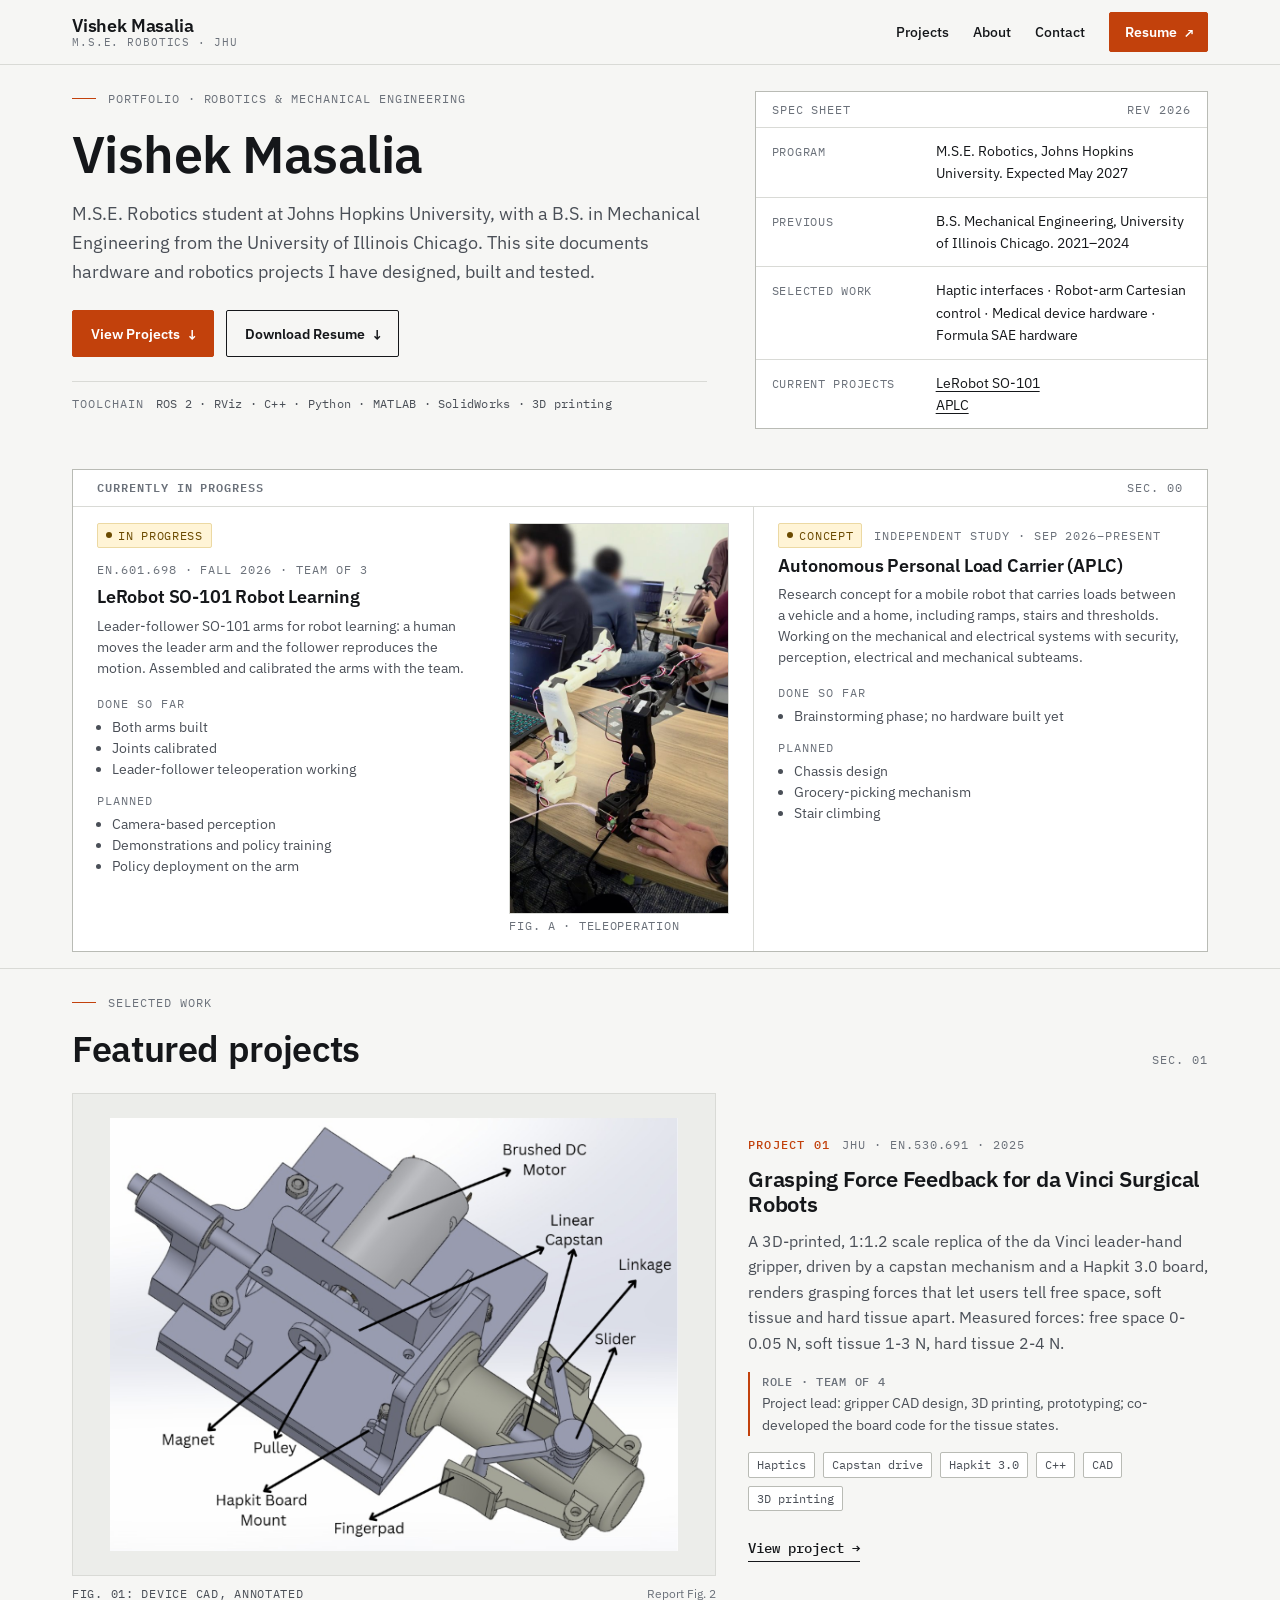
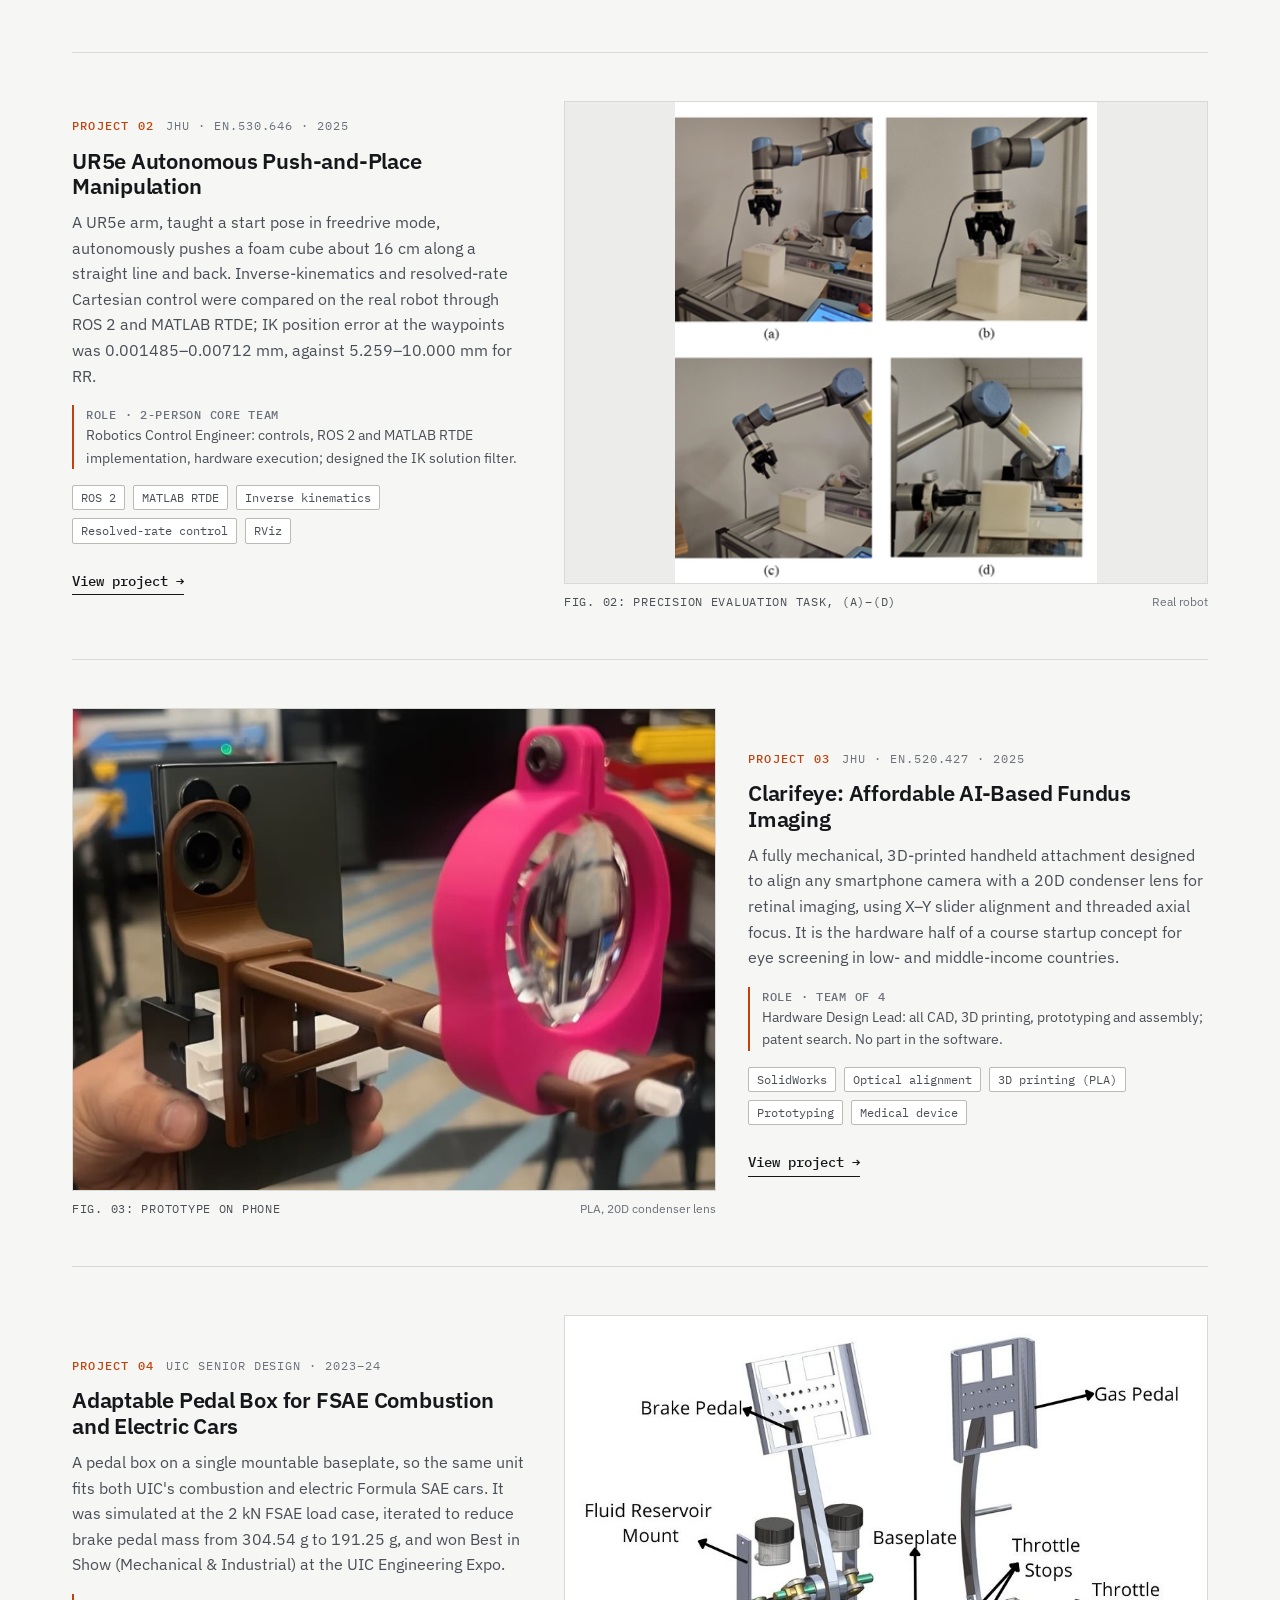
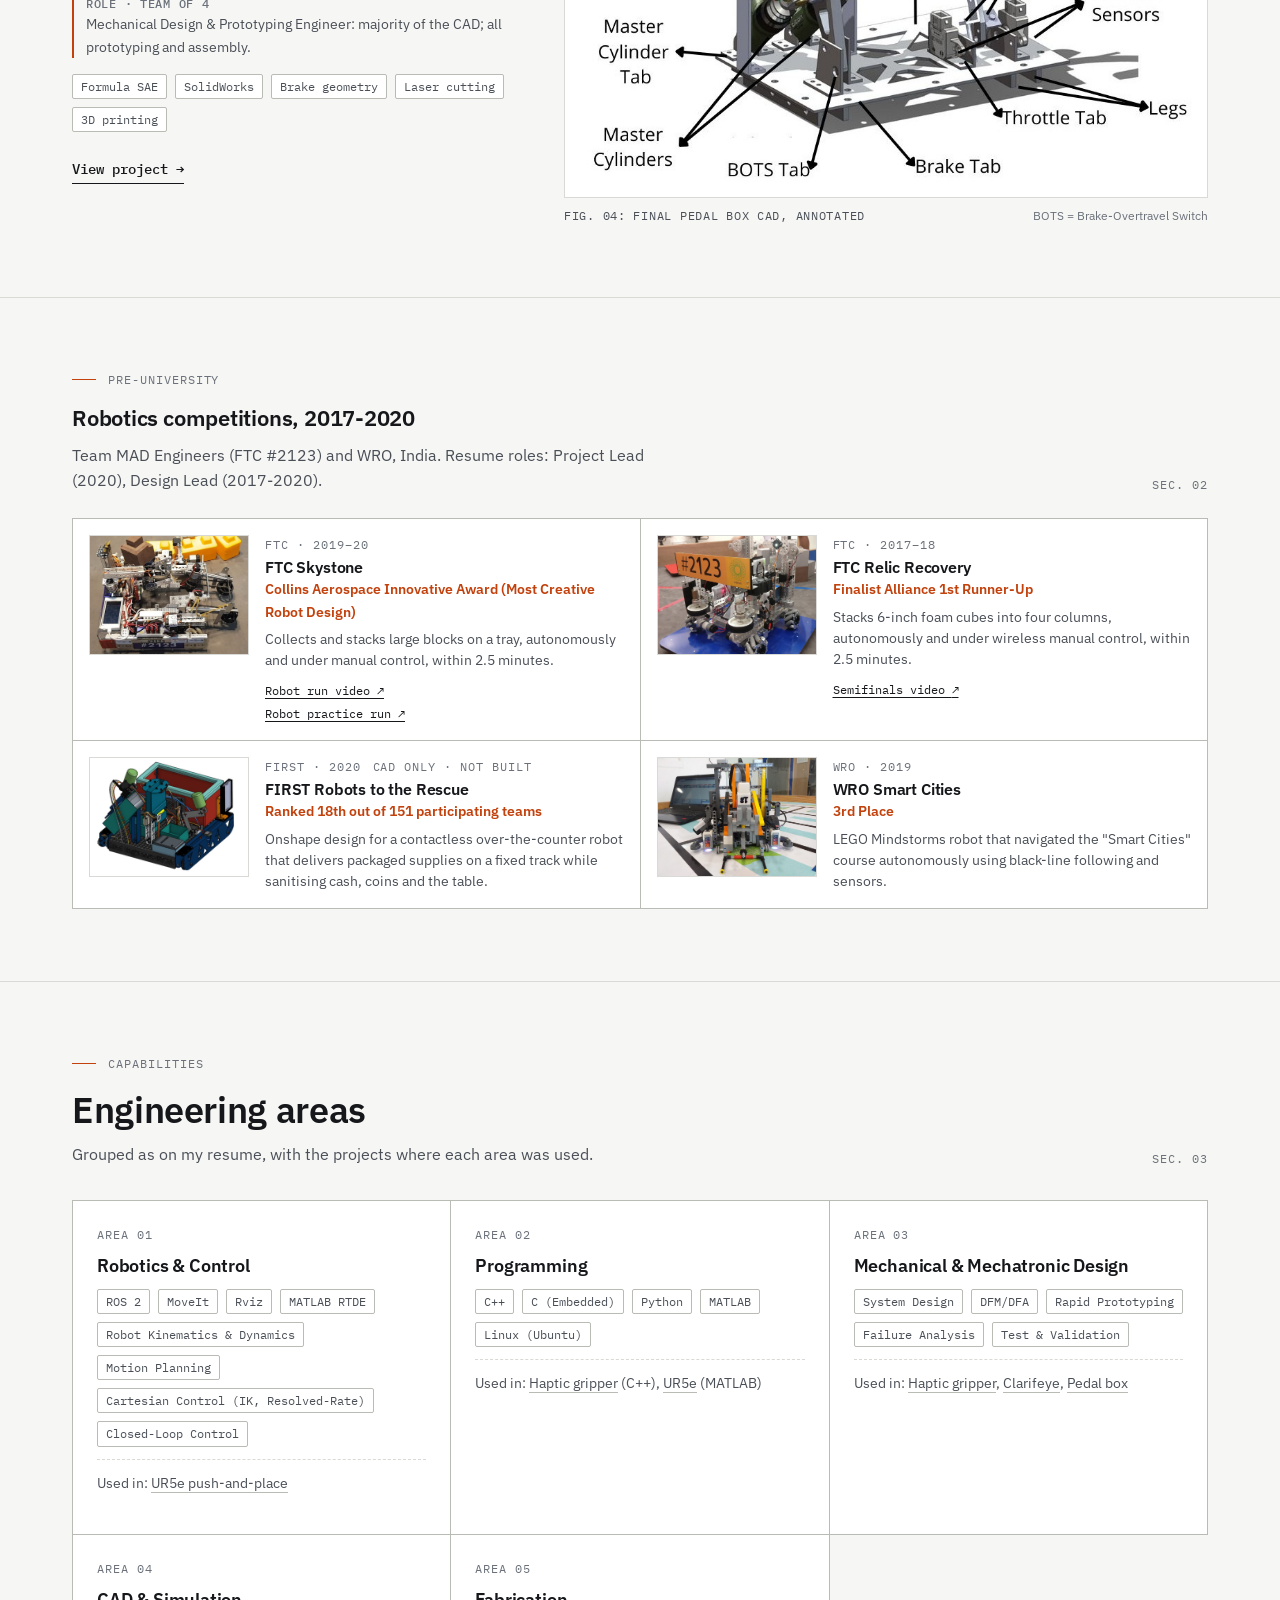
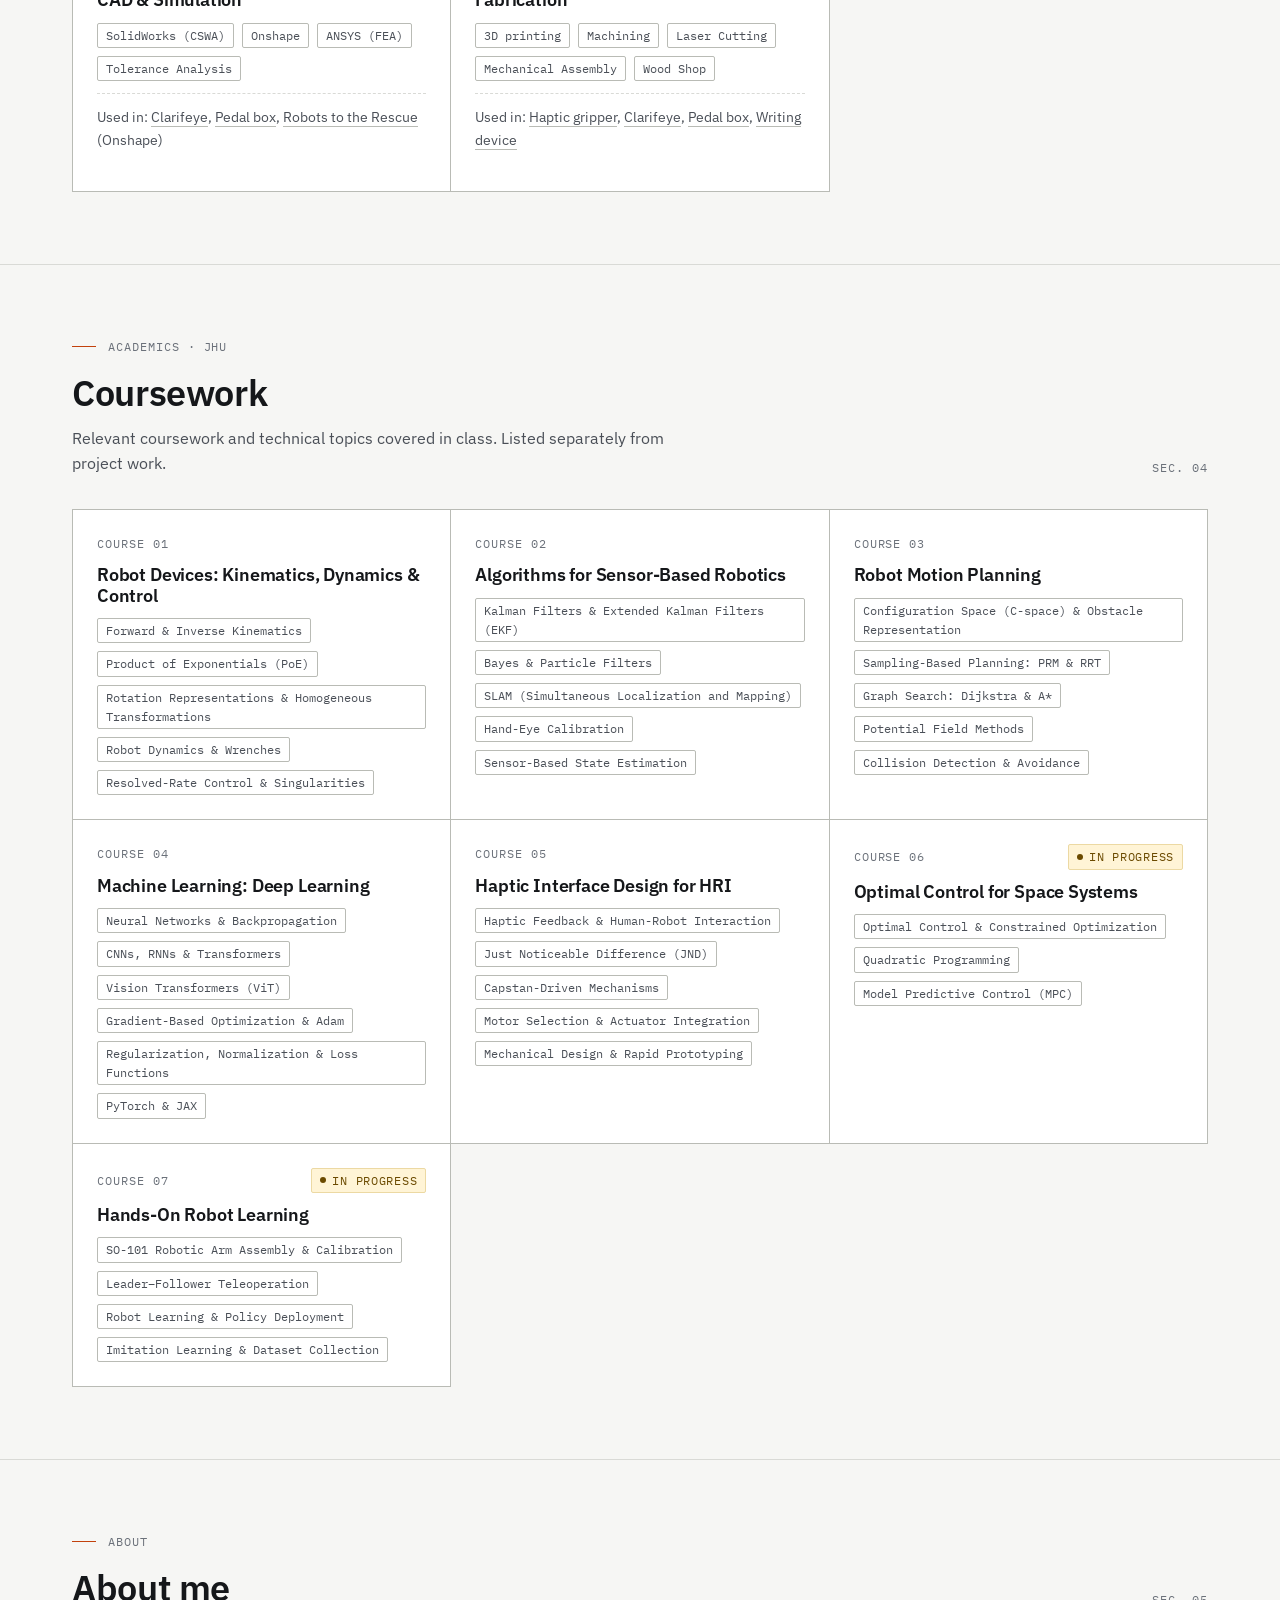
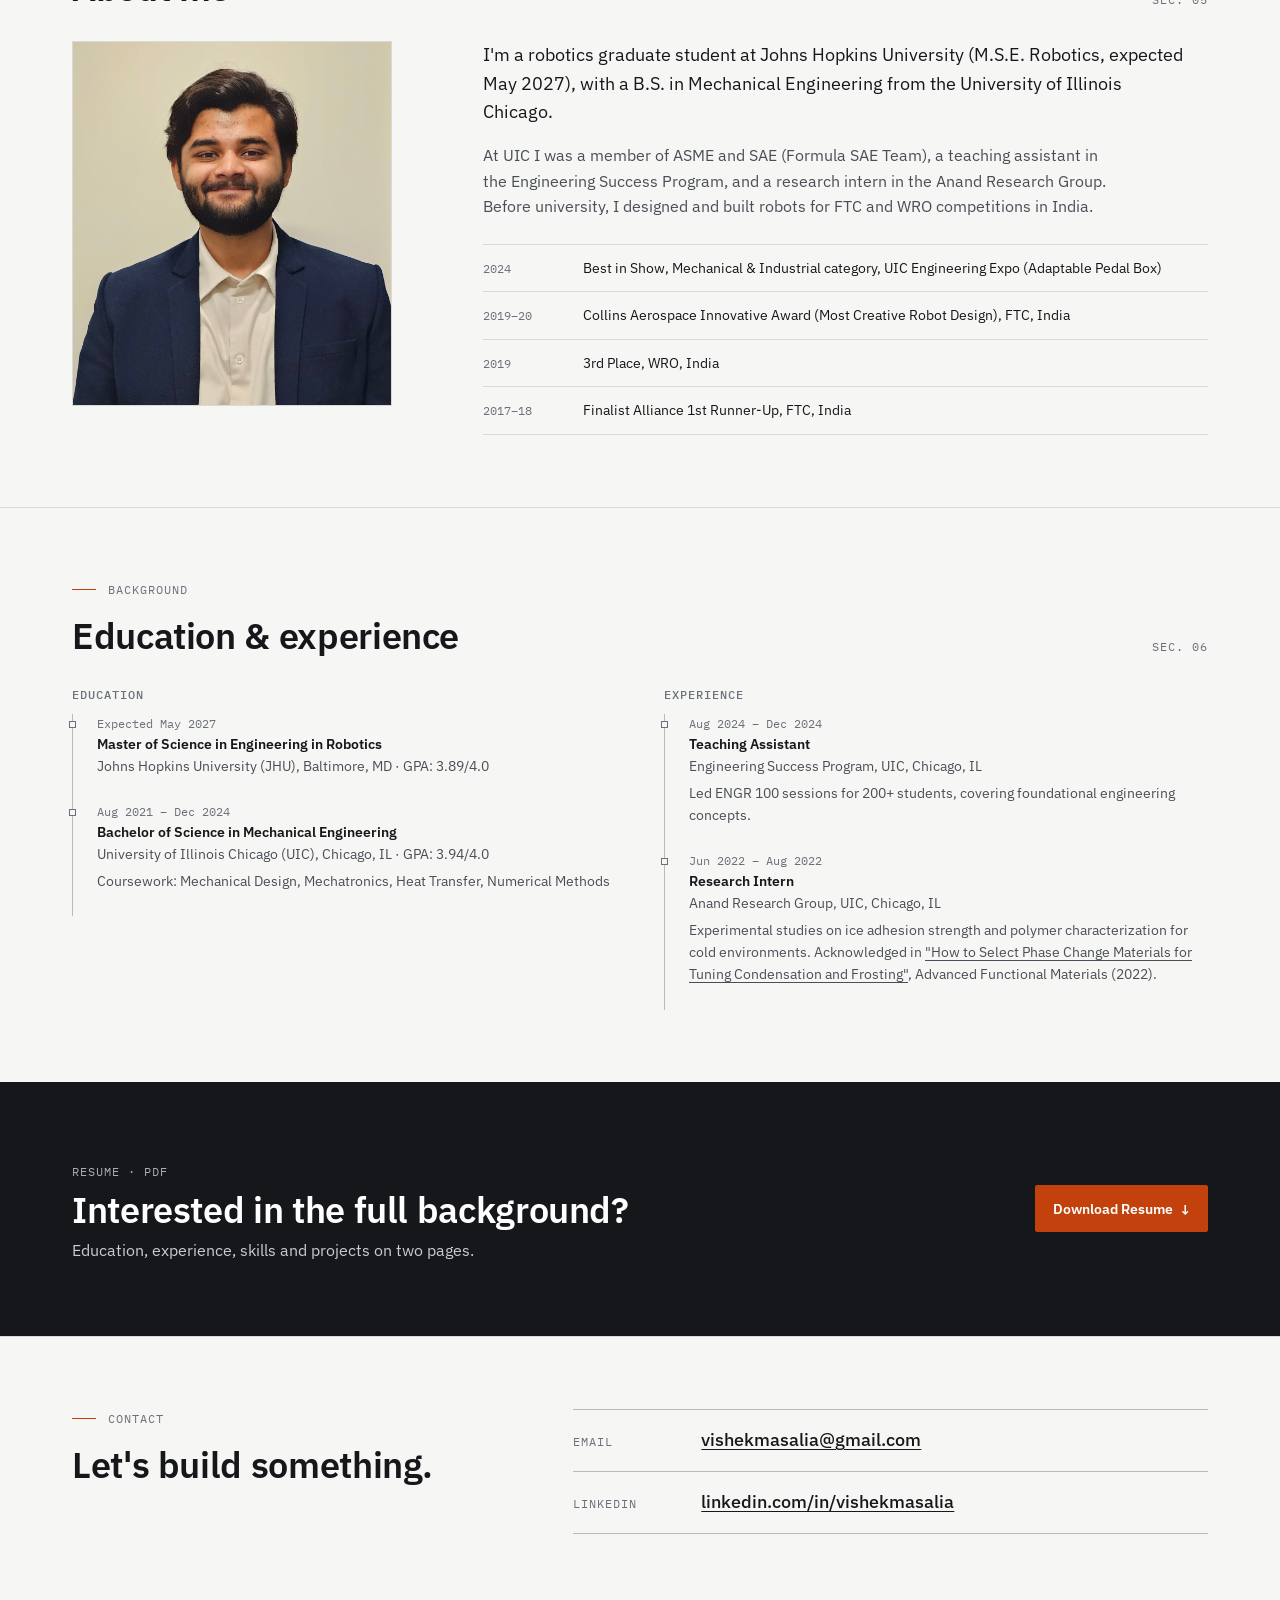
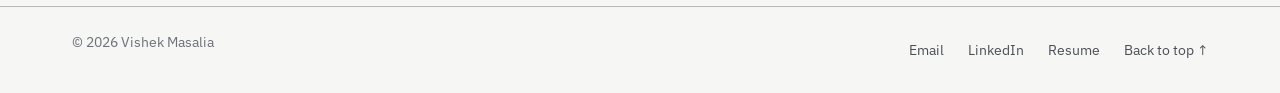
==== commit eeb982f9: "Stage 2, added robotics competiton section" ====
--- a/index.html
+++ b/index.html
@@ -240,6 +240,84 @@
     </div>
   </section>
 
+  <!-- ============ COMPETITION ROBOTICS (visually secondary; content/projects/ftc-*.md, wro-smart-cities.md,
+       first-robots-to-the-rescue.md, content/site-profile.md, content/links.txt) ============ -->
+  <section class="section section--quiet-list" id="competitions" aria-labelledby="competitions-title">
+    <div class="container">
+      <div class="section__head">
+        <div>
+          <p class="eyebrow">Pre-university</p>
+          <h2 class="section__title section__title--sm" id="competitions-title">Robotics competitions, 2017-2020</h2>
+          <!-- Role line as written on resume p.2 (quoted in content/projects/ftc-skystone.md line 5 and first-robots-to-the-rescue.md line 5) -->
+          <p class="section__intro">Team MAD Engineers (FTC #2123) and WRO, India. Resume roles: Project Lead (2020), Design Lead (2017-2020).</p>
+        </div>
+        <span class="section__index">SEC. 02</span>
+      </div>
+
+      <div class="comp-grid">
+        <!-- content/projects/ftc-skystone.md -->
+        <article class="comp">
+          <figure class="comp__media">
+            <img src="assets/img/home/ftc-skystone-robot.jpg" width="800" height="691" loading="lazy" alt="FTC Skystone robot beside yellow Skystone blocks, showing its Tetrix and aluminium build and #2123 plate.">
+          </figure>
+          <div class="comp__body">
+            <div class="comp__meta"><span class="label">FTC · 2019–20</span></div>
+            <h3 class="comp__title">FTC Skystone</h3>
+            <p class="comp__result">Collins Aerospace Innovative Award (Most Creative Robot Design)</p>
+            <p class="comp__text">Collects and stacks large blocks on a tray, autonomously and under manual control, within 2.5 minutes.</p>
+            <div class="comp__links">
+              <a class="comp__link" href="https://www.youtube.com/watch?v=DgSC_nsFqjQ" target="_blank" rel="noopener">Robot run video <span aria-hidden="true">↗</span></a>
+              <a class="comp__link" href="https://youtube.com/shorts/zZQsXnljmV4" target="_blank" rel="noopener">Robot practice run <span aria-hidden="true">↗</span></a>
+            </div>
+          </div>
+        </article>
+
+        <!-- content/projects/ftc-relic-recovery.md -->
+        <article class="comp">
+          <figure class="comp__media">
+            <img src="assets/img/home/ftc-relic-recovery-robot.jpg" width="800" height="649" loading="lazy" alt="FTC Relic Recovery robot, front view: orange #2123 sign, mecanum wheels and an aluminium frame on a blue base plate.">
+          </figure>
+          <div class="comp__body">
+            <div class="comp__meta"><span class="label">FTC · 2017–18</span></div>
+            <h3 class="comp__title">FTC Relic Recovery</h3>
+            <p class="comp__result">Finalist Alliance 1st Runner-Up</p>
+            <p class="comp__text">Stacks 6-inch foam cubes into four columns, autonomously and under wireless manual control, within 2.5 minutes.</p>
+            <a class="comp__link" href="https://www.youtube.com/watch?v=yKUBIt3y_Aw" target="_blank" rel="noopener">Semifinals video <span aria-hidden="true">↗</span></a>
+          </div>
+        </article>
+
+        <!-- content/projects/first-robots-to-the-rescue.md -->
+        <article class="comp">
+          <figure class="comp__media">
+            <!-- CAD render, not a photo: this robot was designed in Onshape and never physically built. -->
+            <img src="assets/img/home/robots-to-the-rescue-cad.jpg" width="800" height="572" loading="lazy" alt="Onshape CAD render of the Robots to the Rescue design: tracked chassis, supplies box, sanitising rollers and card-machine holder.">
+          </figure>
+          <div class="comp__body">
+            <div class="comp__meta"><span class="label">FIRST · 2020</span><span class="label">CAD only · not built</span></div>
+            <h3 class="comp__title">FIRST Robots to the Rescue</h3>
+            <p class="comp__result">Ranked 18th out of 151 participating teams</p>
+            <p class="comp__text">Onshape design for a contactless over-the-counter robot that delivers packaged supplies on a fixed track while sanitising cash, coins and the table.</p>
+            <!-- No video exists for this entry (links.txt). -->
+          </div>
+        </article>
+
+        <!-- content/projects/wro-smart-cities.md -->
+        <article class="comp">
+          <figure class="comp__media">
+            <img src="assets/img/home/wro-smart-cities-robot.jpg" width="800" height="600" loading="lazy" alt="WRO Smart Cities LEGO Mindstorms robot, front view, on the competition mat.">
+          </figure>
+          <div class="comp__body">
+            <div class="comp__meta"><span class="label">WRO · 2019</span></div>
+            <h3 class="comp__title">WRO Smart Cities</h3>
+            <p class="comp__result">3rd Place</p>
+            <p class="comp__text">LEGO Mindstorms robot that navigated the "Smart Cities" course autonomously using black-line following and sensors.</p>
+            <!-- No video exists for this entry (links.txt). -->
+          </div>
+        </article>
+      </div>
+    </div>
+  </section>
+
   <!-- ============ ENGINEERING AREAS (groups = resume skill groups, content/site-profile.md) ============ -->
   <section class="section" id="areas" aria-labelledby="areas-title">
     <div class="container">
@@ -249,7 +327,7 @@
           <h2 class="section__title" id="areas-title">Engineering areas</h2>
           <p class="section__intro">Grouped as on my resume, with the projects where each area was used.</p>
         </div>
-        <span class="section__index">SEC. 02</span>
+        <span class="section__index">SEC. 03</span>
       </div>
       <div class="areas">
         <div class="area">
@@ -305,7 +383,7 @@
           <h2 class="section__title" id="coursework-title">Coursework</h2>
           <p class="section__intro">Relevant coursework and technical topics covered in class. Listed separately from project work.</p>
         </div>
-        <span class="section__index">SEC. 03</span>
+        <span class="section__index">SEC. 04</span>
       </div>
       <div class="areas">
         <div class="area area--course">
@@ -355,7 +433,7 @@
           <p class="eyebrow">About</p>
           <h2 class="section__title" id="about-title">About me</h2>
         </div>
-        <span class="section__index">SEC. 04</span>
+        <span class="section__index">SEC. 05</span>
       </div>
       <div class="about">
         <figure class="about__photo">
@@ -384,7 +462,7 @@
           <p class="eyebrow">Background</p>
           <h2 class="section__title" id="background-title">Education &amp; experience</h2>
         </div>
-        <span class="section__index">SEC. 05</span>
+        <span class="section__index">SEC. 06</span>
       </div>
       <div class="timeline-grid">
         <div class="timeline">
--- a/css/styles.css
+++ b/css/styles.css
@@ -363,3 +363,23 @@
   .wip-card--media { grid-template-columns: 1fr; }
   .wip-card__video { max-width: 260px; }
 }
+
+/* ---------- 18. Competition robotics (visually secondary) ---------- */
+.section--quiet-list .section__head { margin-bottom: var(--sp-5); }
+.comp-grid { display: grid; grid-template-columns: 1fr 1fr; border-top: 1px solid var(--c-rule-strong); border-left: 1px solid var(--c-rule-strong); }
+.comp { display: grid; grid-template-columns: 160px minmax(0, 1fr); gap: var(--sp-4); padding: var(--sp-4); border-right: 1px solid var(--c-rule-strong); border-bottom: 1px solid var(--c-rule-strong); background: var(--c-surface); align-items: start; }
+.comp__media { margin: 0; }
+.comp__media img { width: 160px; height: 120px; object-fit: cover; border: 1px solid var(--c-rule); background: var(--c-plate); }
+.comp__body { display: grid; gap: 2px; }
+.comp__meta { display: flex; gap: var(--sp-3); flex-wrap: wrap; }
+.comp__title { font-size: var(--fs-base); margin-top: 2px; }
+.comp__result { font-size: var(--fs-sm); font-weight: 600; color: var(--c-accent); margin: 0; }
+.comp__text { font-size: var(--fs-sm); color: var(--c-ink-2); margin: var(--sp-1) 0 0; line-height: 1.5; }
+.comp__links { display: grid; gap: var(--sp-1); justify-items: start; margin-top: var(--sp-2); }
+.comp__links .comp__link { margin-top: 0; }
+.comp__link { font-family: var(--font-mono); font-size: var(--fs-xs); margin-top: var(--sp-2); justify-self: start; }
+@media (max-width: 760px) {
+  .comp-grid { grid-template-columns: 1fr; }
+  .comp { grid-template-columns: 112px minmax(0, 1fr); }
+  .comp__media img { width: 112px; height: 84px; }
+}
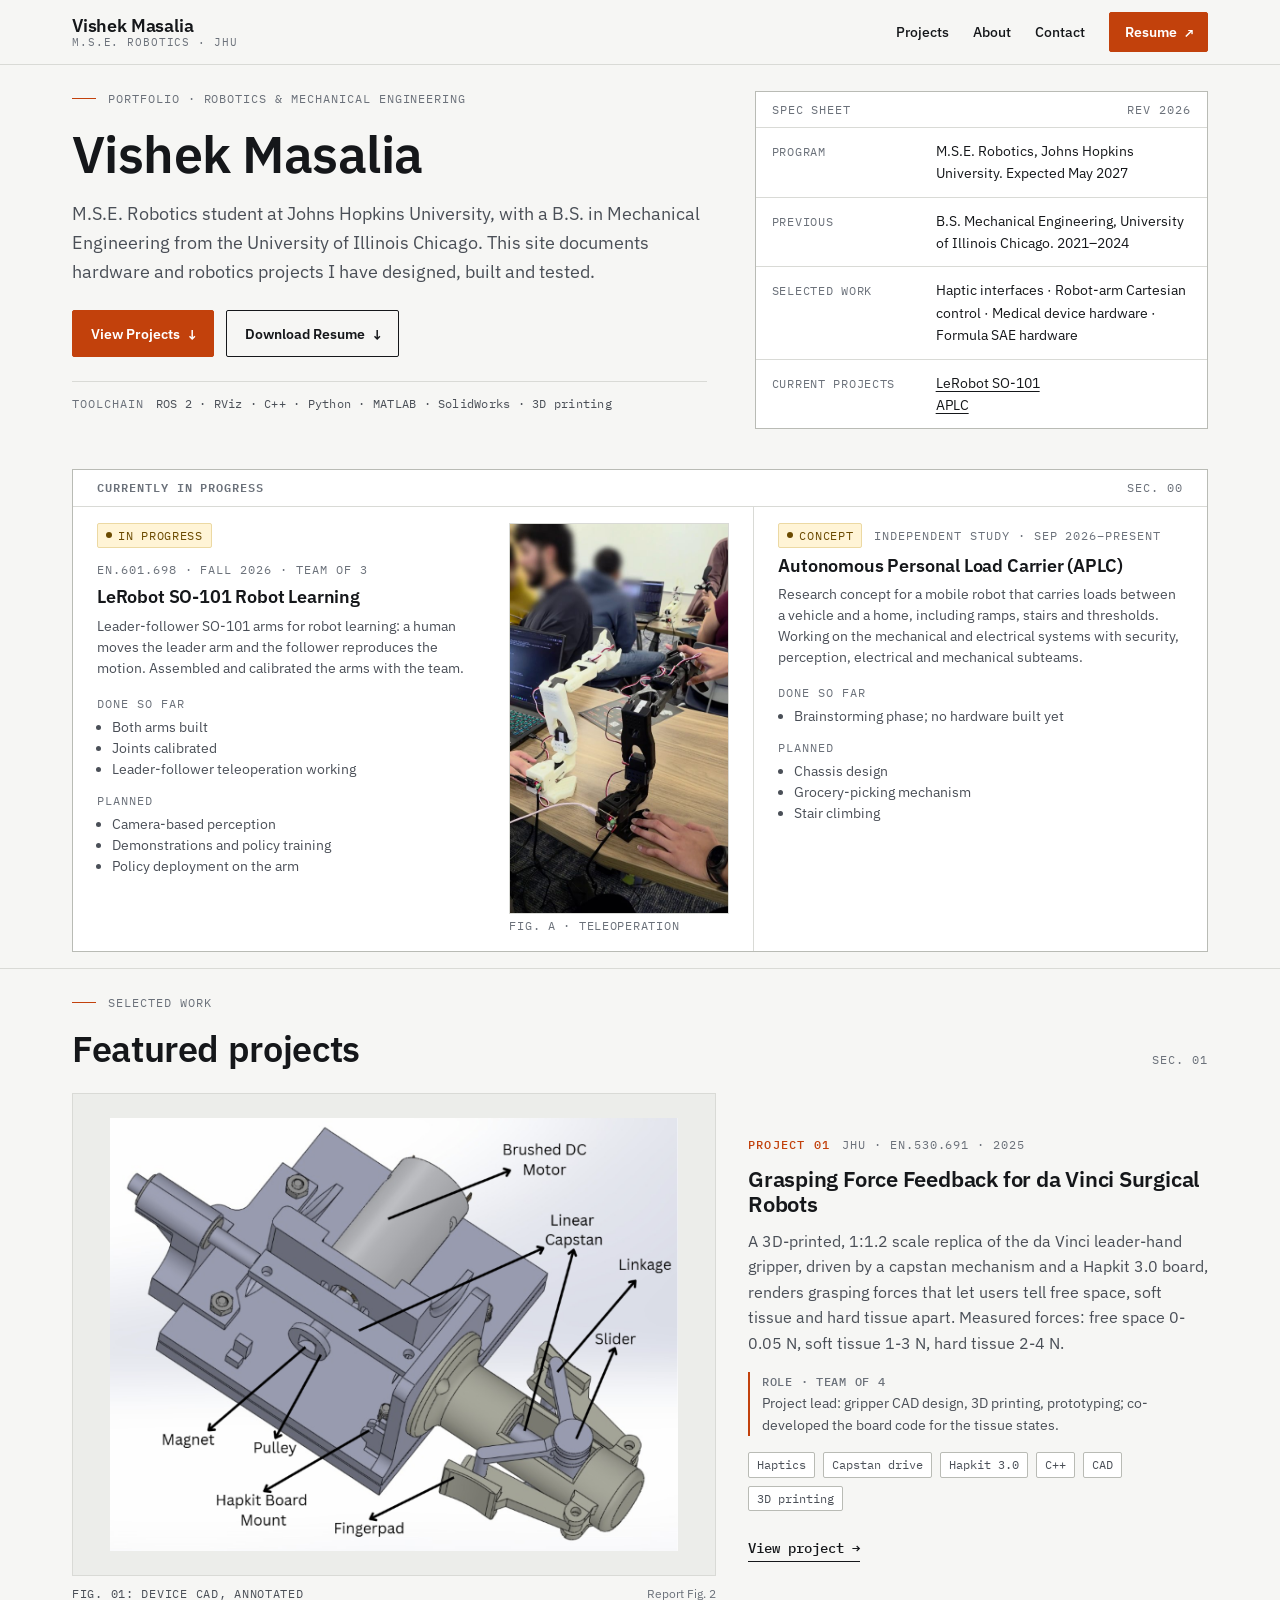
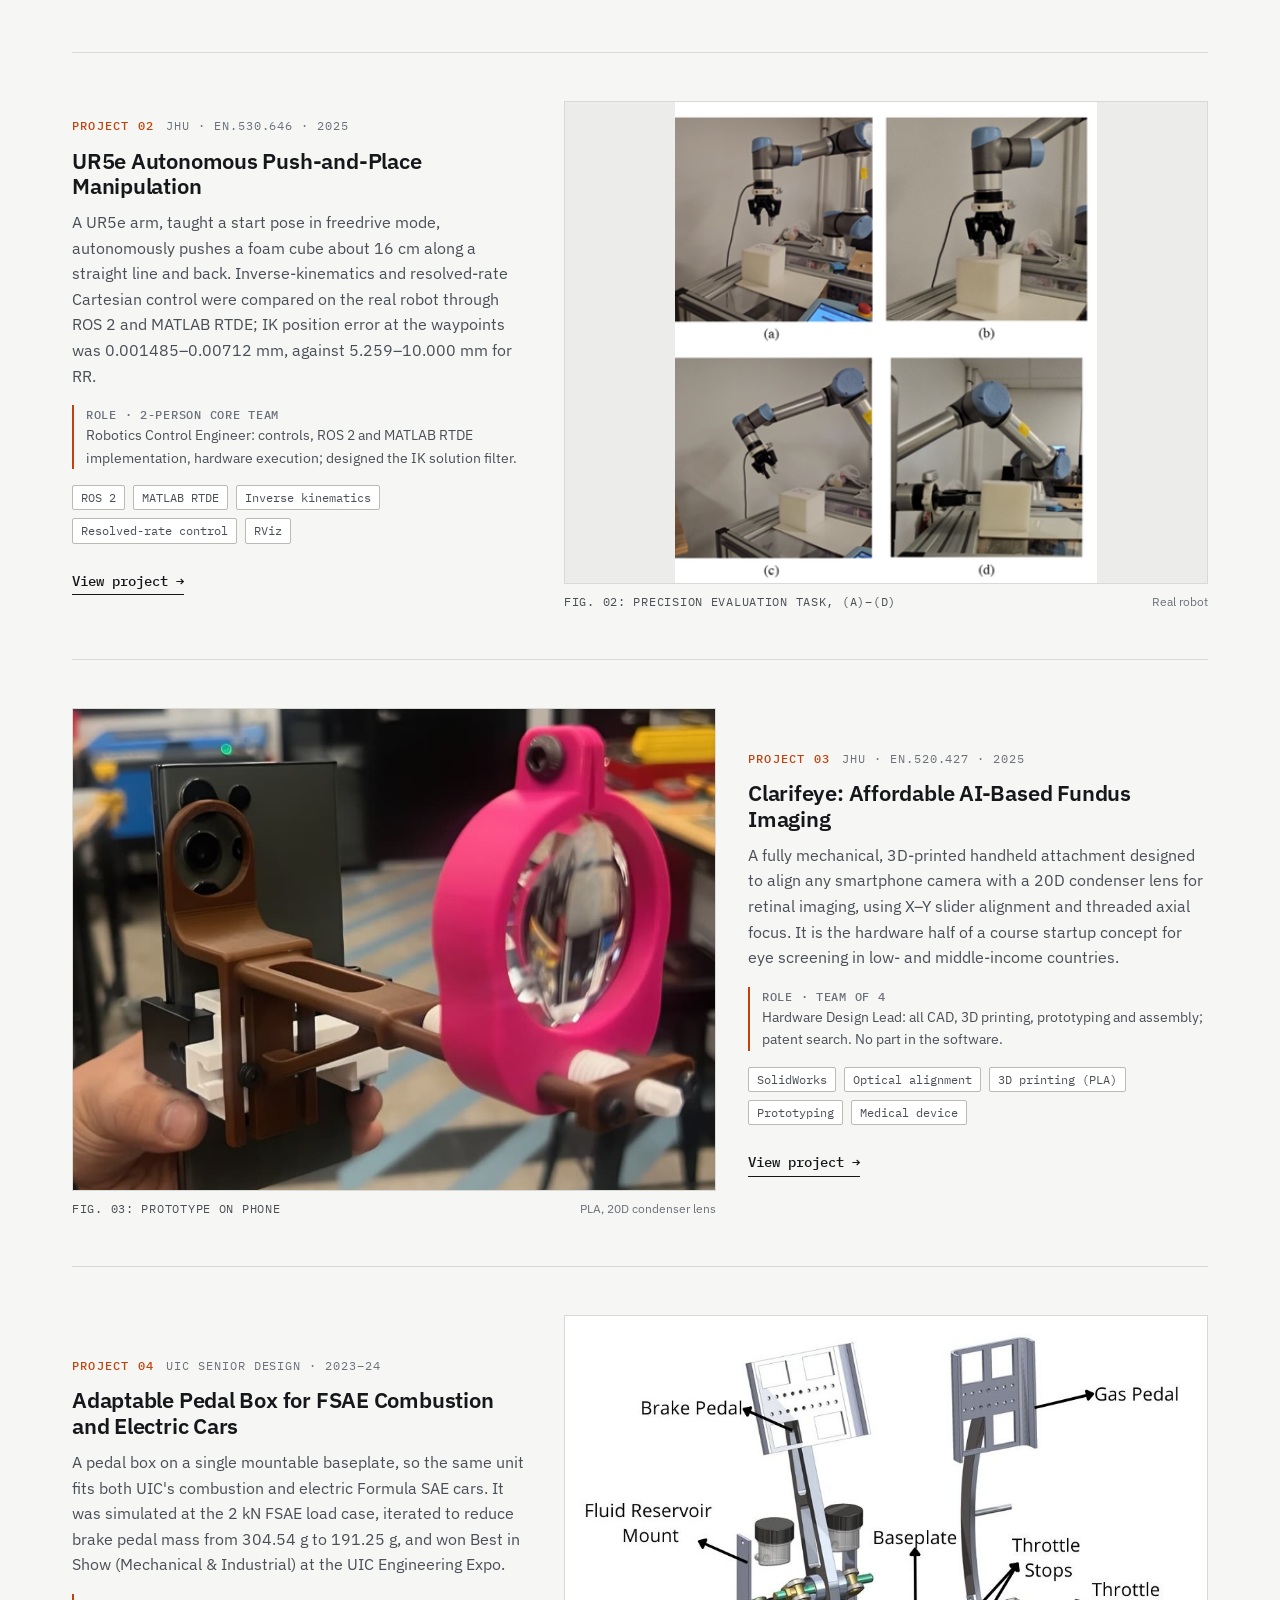
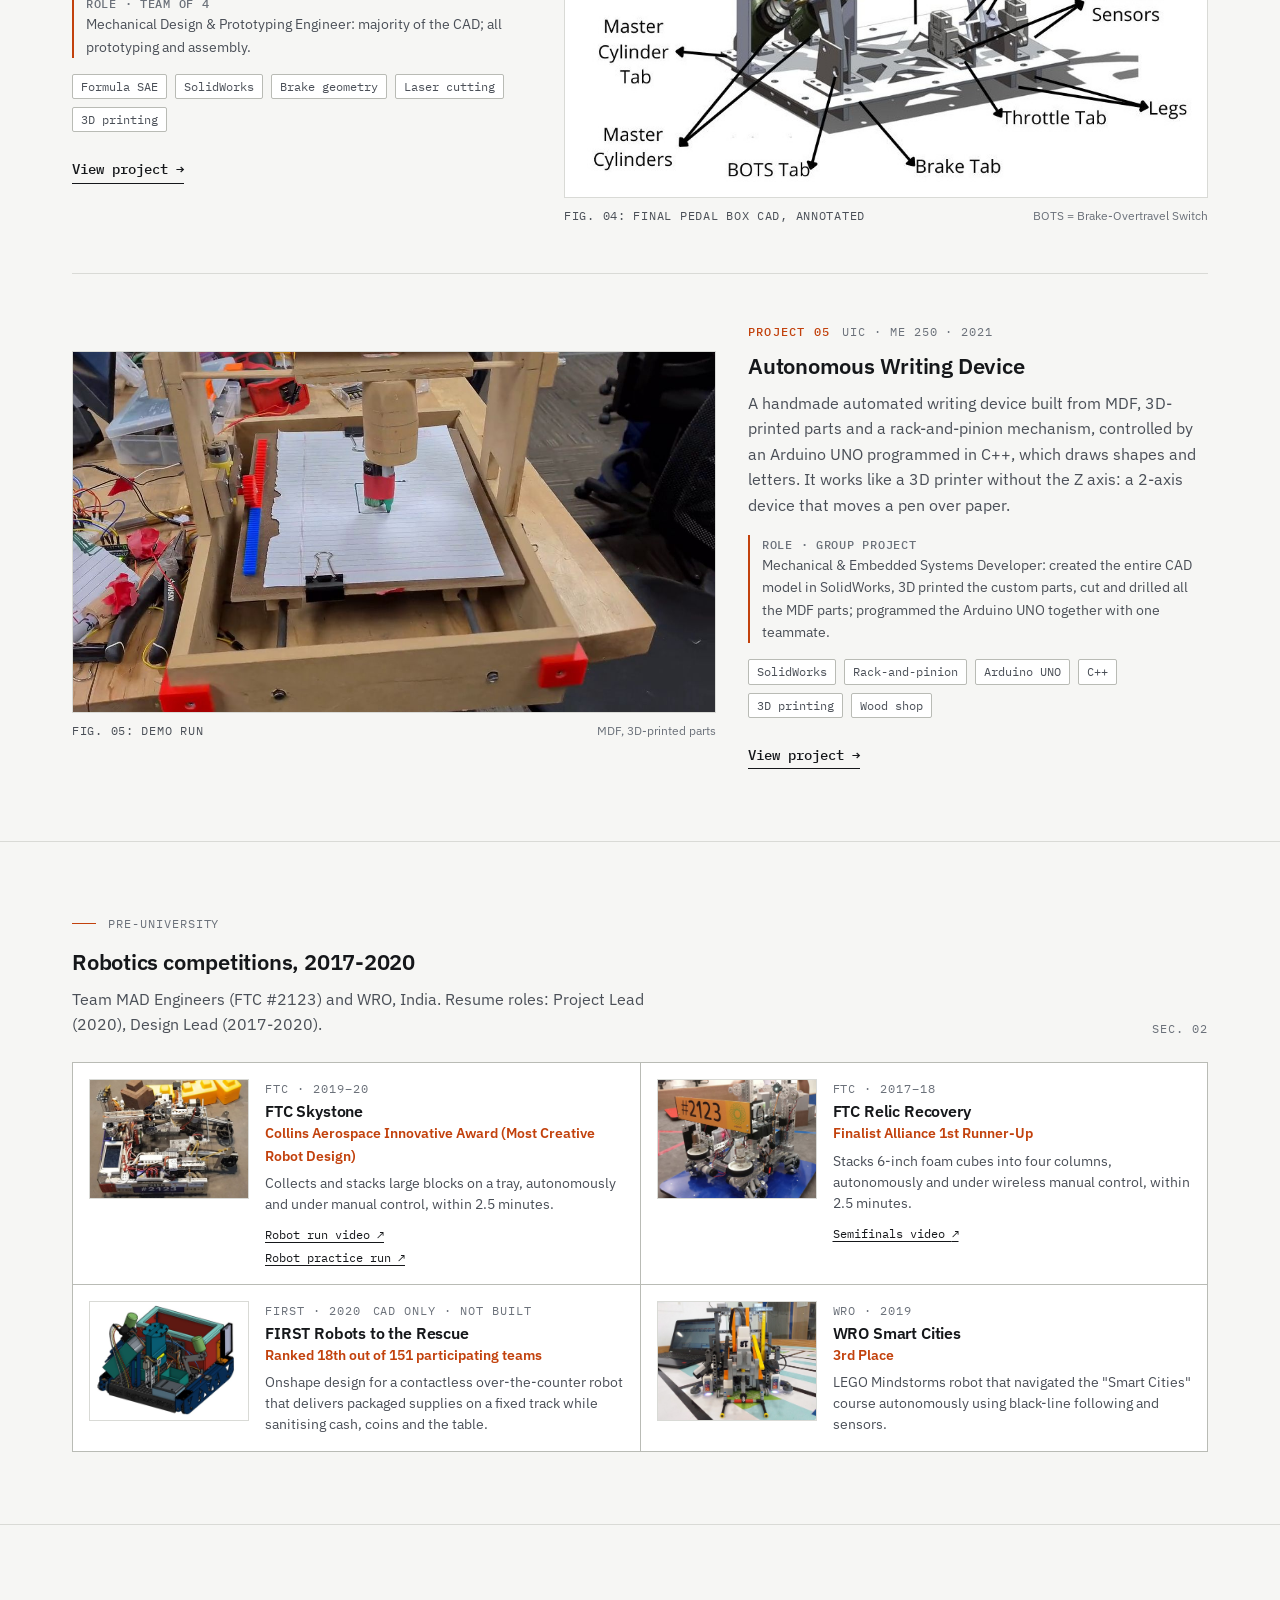
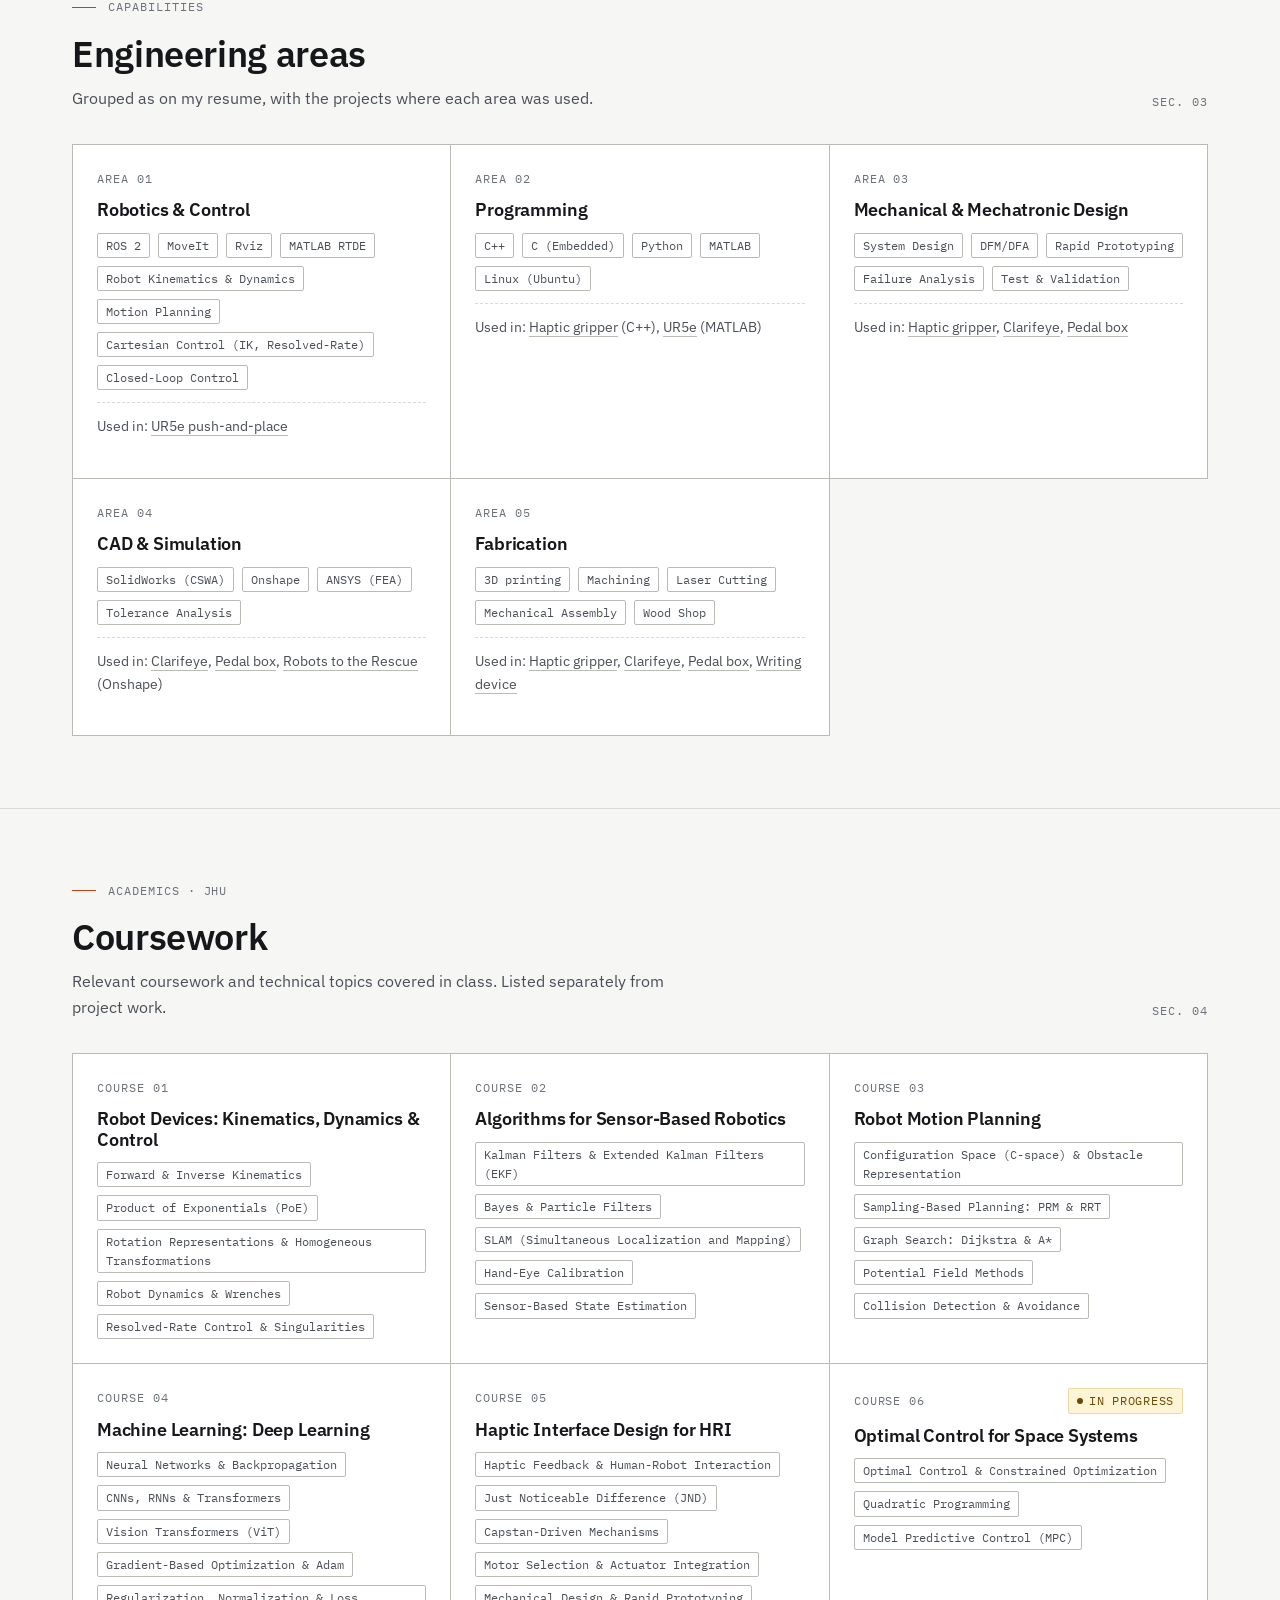
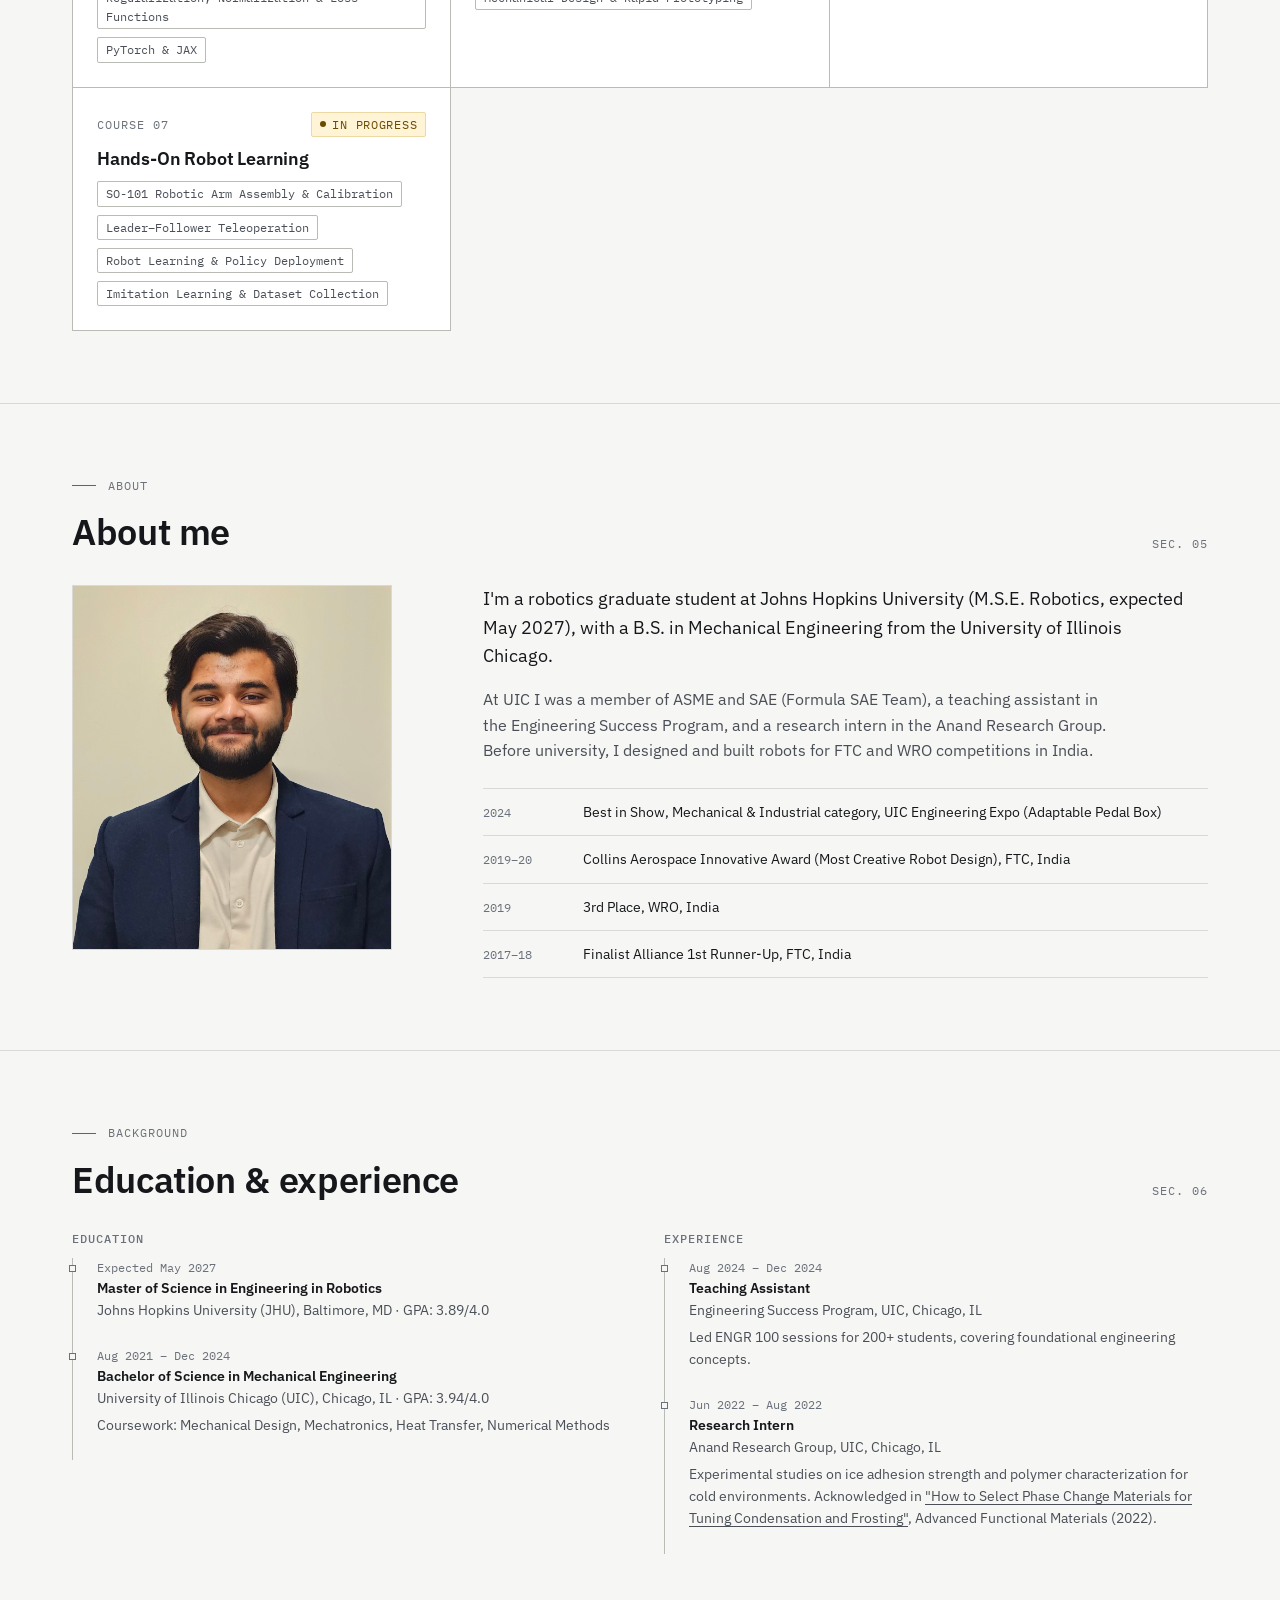
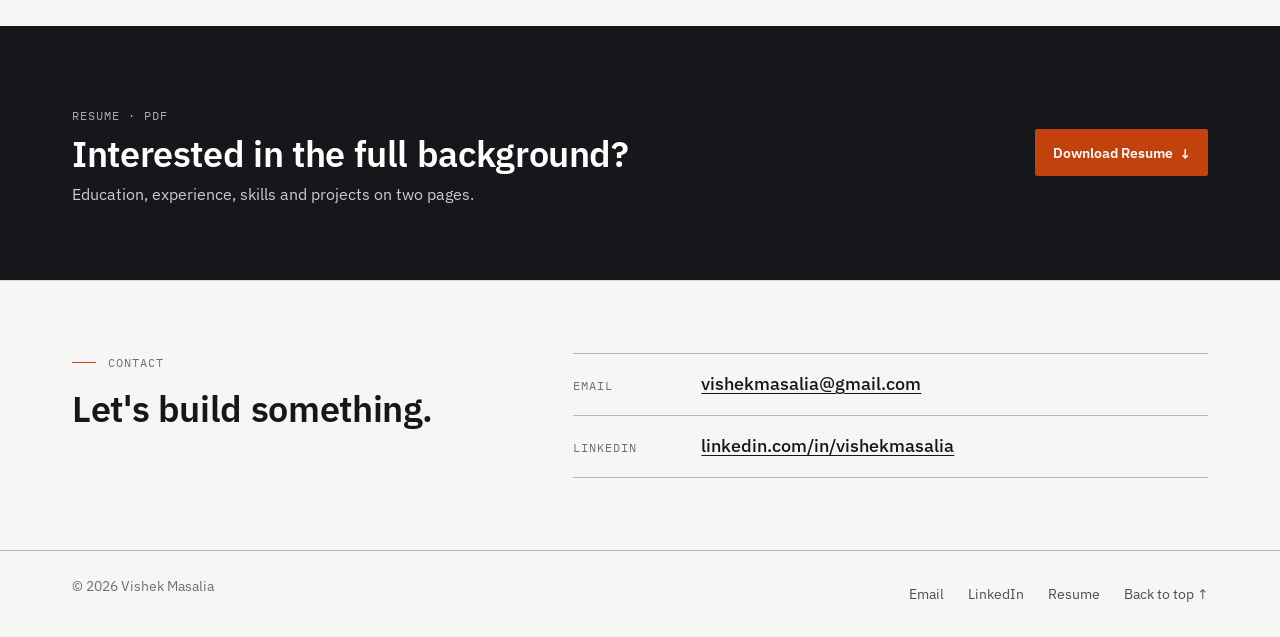
==== commit 3a02ff6e: "Stage 3, added haptics project page" ====
--- a/index.html
+++ b/index.html
@@ -235,6 +235,31 @@
             <a class="link-arrow" href="projects/adaptable-pedal-box.html">View project <span aria-hidden="true">→</span></a>
           </div>
         </article>
+        <!-- PROJECT 05: content/projects/autonomous-writing-device.md (promoted to featured by Vishek 2026-10-12) -->
+        <article class="project-card reveal">
+          <figure class="project-card__media">
+            <a class="plate plate--wide" href="projects/autonomous-writing-device.html" tabindex="-1" aria-hidden="true">
+              <!-- VIDEO: web copy 1280x720, 10.7 s, 2.0 MB (source: videos/Autonomous Writing Device/Autonomous_writing_device_demo.mp4, 3840x2160, 92 MB). Autoplay, muted, looped; paused for reduced motion by js/main.js. -->
+              <video autoplay muted loop playsinline preload="auto" width="1280" height="720" poster="assets/img/home/writing-device-demo-poster.jpg" aria-label="Demo: the writing device moves its pen carriage over a sheet of paper.">
+                <source src="assets/video/writing-device-demo.mp4" type="video/mp4">
+              </video>
+            </a>
+            <figcaption class="figcaption"><span class="fig-label">Fig. 05: Demo run</span><span>MDF, 3D-printed parts</span></figcaption>
+          </figure>
+          <div>
+            <div class="project-card__label">
+              <span class="project-card__num">PROJECT 05</span>
+              <span class="label">UIC · ME 250 · 2021</span>
+            </div>
+            <h3 class="project-card__title"><a href="projects/autonomous-writing-device.html">Autonomous Writing Device</a></h3>
+            <p class="project-card__text">A handmade automated writing device built from MDF, 3D-printed parts and a rack-and-pinion mechanism, controlled by an Arduino UNO programmed in C++, which draws shapes and letters. It works like a 3D printer without the Z axis: a 2-axis device that moves a pen over paper.</p>
+            <p class="project-card__role"><strong>Role · group project</strong>Mechanical &amp; Embedded Systems Developer: created the entire CAD model in SolidWorks, 3D printed the custom parts, cut and drilled all the MDF parts; programmed the Arduino UNO together with one teammate.</p>
+            <ul class="tag-list" aria-label="Tags">
+              <li class="tag">SolidWorks</li><li class="tag">Rack-and-pinion</li><li class="tag">Arduino UNO</li><li class="tag">C++</li><li class="tag">3D printing</li><li class="tag">Wood shop</li>
+            </ul>
+            <a class="link-arrow" href="projects/autonomous-writing-device.html">View project <span aria-hidden="true">→</span></a>
+          </div>
+        </article>
       </div>
 
     </div>
--- a/css/styles.css
+++ b/css/styles.css
@@ -206,6 +206,8 @@
 /* Low-res sources: shown at natural size or smaller, never upscaled */
 .plate--native { padding: var(--sp-5); }
 .plate--native img { width: auto; height: auto; max-width: 100%; max-height: 100%; object-fit: contain; }
+.plate--wide { aspect-ratio: 16 / 9; }
+.plate video { width: 100%; height: 100%; object-fit: cover; display: block; }
 .plate--contain img { object-fit: contain; background: var(--c-surface); }
 /* Fill plate height, keep aspect ratio (no cropping); used where Vishek approved slight upscaling */
 .plate--fill img { width: auto; height: 100%; max-width: 100%; object-fit: contain; }
@@ -383,3 +385,87 @@
   .comp { grid-template-columns: 112px minmax(0, 1fr); }
   .comp__media img { width: 112px; height: 84px; }
 }
+
+/* ==========================================================================
+   19. Case-study (project page) template, shared by all projects/*.html
+   ========================================================================== */
+.breadcrumb { font-family: var(--font-mono); font-size: var(--fs-xs); letter-spacing: 0.06em; text-transform: uppercase; color: var(--c-ink-3); }
+.breadcrumb a { text-decoration: none; color: var(--c-ink-2); }
+.breadcrumb a:hover { color: var(--c-accent); }
+
+.cs-hero { padding-block: var(--sp-6) var(--sp-6); }
+.cs-hero__grid { display: grid; grid-template-columns: minmax(0, 6fr) minmax(0, 6fr); gap: var(--sp-7); align-items: start; margin-top: var(--sp-4); }
+.cs-hero__title { font-size: var(--fs-xxl); margin: var(--sp-3) 0 var(--sp-4); }
+.cs-hero__summary { font-size: var(--fs-md); color: var(--c-ink-2); max-width: 60ch; }
+.cs-hero__actions { display: flex; flex-wrap: wrap; gap: var(--sp-3); margin-top: var(--sp-5); }
+.cs-hero .spec { margin-top: var(--sp-5); }
+
+.cs-section { padding-block: var(--sp-7); border-top: 1px solid var(--c-rule); }
+.cs-section__head { display: grid; grid-template-columns: 1fr auto; align-items: end; gap: var(--sp-4); margin-bottom: var(--sp-5); }
+.cs-section__head h2 { font-size: var(--fs-xl); margin-top: var(--sp-2); }
+.cs-prose { max-width: 68ch; color: var(--c-ink-2); }
+.cs-prose p, .cs-prose li { color: var(--c-ink-2); }
+.cs-prose ul { padding-left: 1.2em; display: grid; gap: var(--sp-2); margin: 0 0 var(--sp-4); }
+.cs-prose strong { color: var(--c-ink); font-weight: 600; }
+.cs-prose h3, .cs-subhead { font-size: var(--fs-md); color: var(--c-ink); margin: var(--sp-5) 0 var(--sp-3); }
+.cs-prose h3:first-child, .cs-subhead:first-child { margin-top: 0; }
+.cs-quote { border-left: 2px solid var(--c-accent); padding-left: var(--sp-4); color: var(--c-ink); font-size: var(--fs-md); margin: 0 0 var(--sp-4); max-width: 64ch; }
+.cs-owner { font-family: var(--font-mono); font-size: var(--fs-xs); letter-spacing: 0.04em; color: var(--c-ink-3); margin: calc(-1 * var(--sp-2)) 0 var(--sp-3); }
+
+/* Text beside figure; add .cs-split--flip to put the figure on the left */
+.cs-split { display: grid; grid-template-columns: minmax(0, 6fr) minmax(0, 5fr); gap: var(--sp-6); align-items: start; }
+.cs-split + .cs-split { margin-top: var(--sp-7); padding-top: var(--sp-7); border-top: 1px dashed var(--c-rule); }
+.cs-split--flip { grid-template-columns: minmax(0, 5fr) minmax(0, 6fr); }
+.cs-split--flip > .cs-fig { order: -1; }
+.cs-split--narrow-fig { grid-template-columns: minmax(0, 8fr) minmax(0, 3fr); }
+
+.cs-fig { margin: 0; }
+.cs-fig__frame { background: var(--c-surface); border: 1px solid var(--c-rule); padding: var(--sp-3); display: flex; justify-content: center; }
+.cs-fig__frame img { width: auto; max-width: 100%; height: auto; }   /* never upscaled */
+.cs-fig figcaption { display: flex; justify-content: space-between; gap: var(--sp-4); padding-top: var(--sp-2); font-size: var(--fs-xs); color: var(--c-ink-3); }
+.cs-fig figcaption .fig-label { color: var(--c-ink-2); }
+
+/* Stat callouts: documented numbers only */
+.stats { display: grid; grid-template-columns: repeat(auto-fit, minmax(min(100%, 200px), 1fr)); border-top: 1px solid var(--c-rule-strong); border-left: 1px solid var(--c-rule-strong); margin-bottom: var(--sp-6); }
+.stat { padding: var(--sp-4) var(--sp-5); border-right: 1px solid var(--c-rule-strong); border-bottom: 1px solid var(--c-rule-strong); background: var(--c-surface); display: grid; gap: var(--sp-1); align-content: start; }
+.stat__value { font-size: var(--fs-xl); font-weight: 600; letter-spacing: -0.02em; line-height: 1.1; color: var(--c-ink); }
+.stat__value small { font-size: var(--fs-md); font-weight: 500; color: var(--c-ink-2); }
+.stat__label { font-size: var(--fs-sm); color: var(--c-ink-2); }
+
+/* Equations (MathML) */
+.eq { display: grid; grid-template-columns: 1fr auto; align-items: center; gap: var(--sp-4); background: var(--c-surface); border: 1px solid var(--c-rule); padding: var(--sp-4) var(--sp-5); margin: 0 0 var(--sp-3); font-size: 1.15rem; overflow-x: auto; }
+.eq math { font-family: "Cambria Math", "STIX Two Math", "Latin Modern Math", serif; }
+.eq__num { font-family: var(--font-mono); font-size: var(--fs-xs); color: var(--c-ink-3); }
+
+/* Data table */
+.data-table { width: 100%; border-collapse: collapse; font-size: var(--fs-sm); background: var(--c-surface); border: 1px solid var(--c-rule-strong); }
+.data-table caption { caption-side: top; text-align: left; font-family: var(--font-mono); font-size: var(--fs-xs); letter-spacing: 0.06em; text-transform: uppercase; color: var(--c-ink-2); padding-bottom: var(--sp-2); }
+.data-table th, .data-table td { padding: var(--sp-3) var(--sp-4); border-bottom: 1px solid var(--c-rule); text-align: left; }
+.data-table th { font-family: var(--font-mono); font-size: var(--fs-xs); text-transform: uppercase; letter-spacing: 0.06em; color: var(--c-ink-3); font-weight: 500; }
+.data-table td.num { font-family: var(--font-mono); font-variant-numeric: tabular-nums; }
+
+/* Callout for not-done / proposed work */
+.note-box { border: 1px dashed var(--c-rule-strong); background: var(--c-bg); padding: var(--sp-4) var(--sp-5); margin-top: var(--sp-5); }
+.note-box .label { display: block; margin-bottom: var(--sp-2); }
+.note-box ul { padding-left: 1.2em; margin: 0; display: grid; gap: var(--sp-1); color: var(--c-ink-2); font-size: var(--fs-sm); }
+
+/* Credits */
+.credits { list-style: none; border-top: 1px solid var(--c-rule-strong); }
+.credits li { display: grid; grid-template-columns: 14rem 1fr; gap: var(--sp-4); padding: var(--sp-3) 0; border-bottom: 1px solid var(--c-rule); font-size: var(--fs-sm); }
+.credits li span:first-child { font-weight: 600; color: var(--c-ink); }
+.credits li span:last-child { color: var(--c-ink-2); }
+
+.links-list { list-style: none; border-top: 1px solid var(--c-rule-strong); }
+.links-list li { display: grid; grid-template-columns: 9rem 1fr; gap: var(--sp-4); padding: var(--sp-3) 0; border-bottom: 1px solid var(--c-rule); align-items: baseline; font-size: var(--fs-sm); }
+
+.cs-nextprev { display: flex; justify-content: space-between; gap: var(--sp-4); flex-wrap: wrap; }
+
+@media (max-width: 960px) {
+  .cs-hero__grid, .cs-split, .cs-split--flip, .cs-split--narrow-fig { grid-template-columns: 1fr; gap: var(--sp-5); }
+  .cs-split--flip > .cs-fig { order: 0; }
+}
+@media (max-width: 760px) {
+  .cs-section { padding-block: var(--sp-6); }
+  .credits li, .links-list li { grid-template-columns: 1fr; gap: 2px; }
+  .eq { font-size: 1rem; padding: var(--sp-3); }
+}
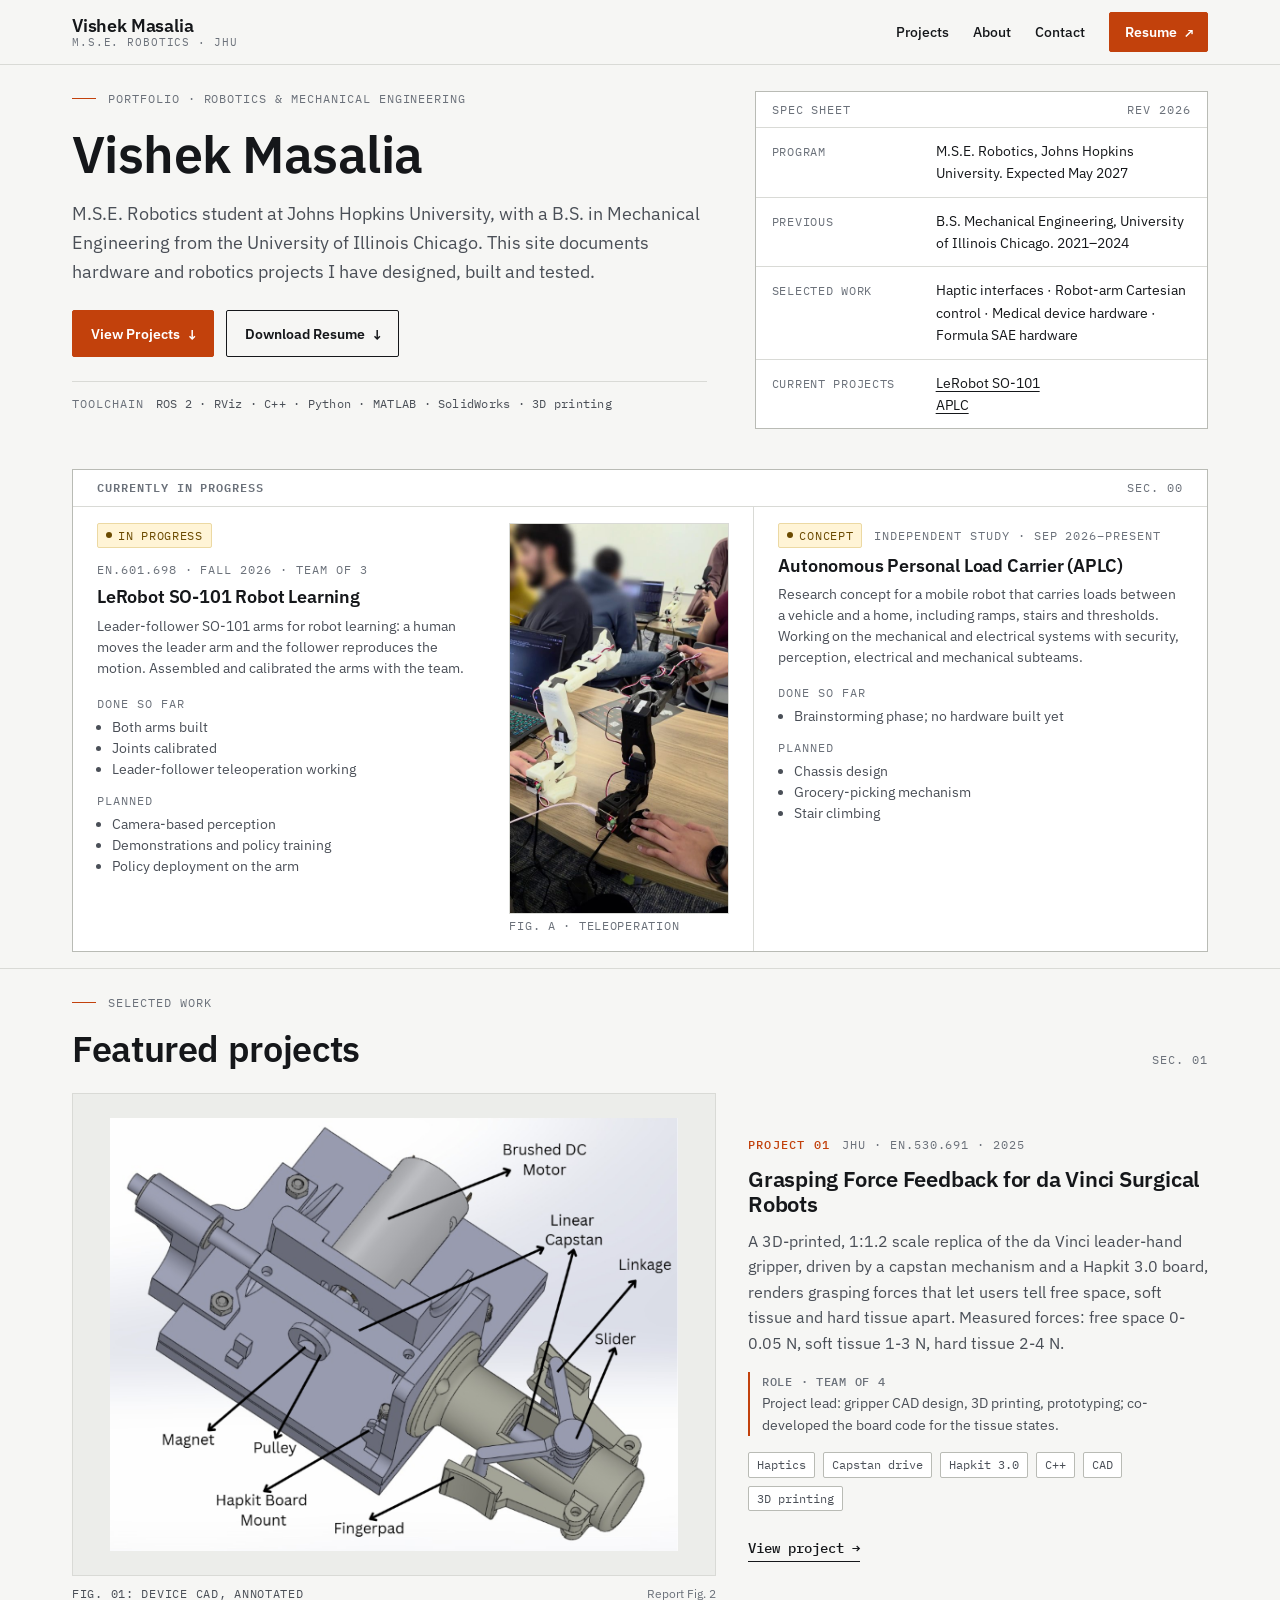
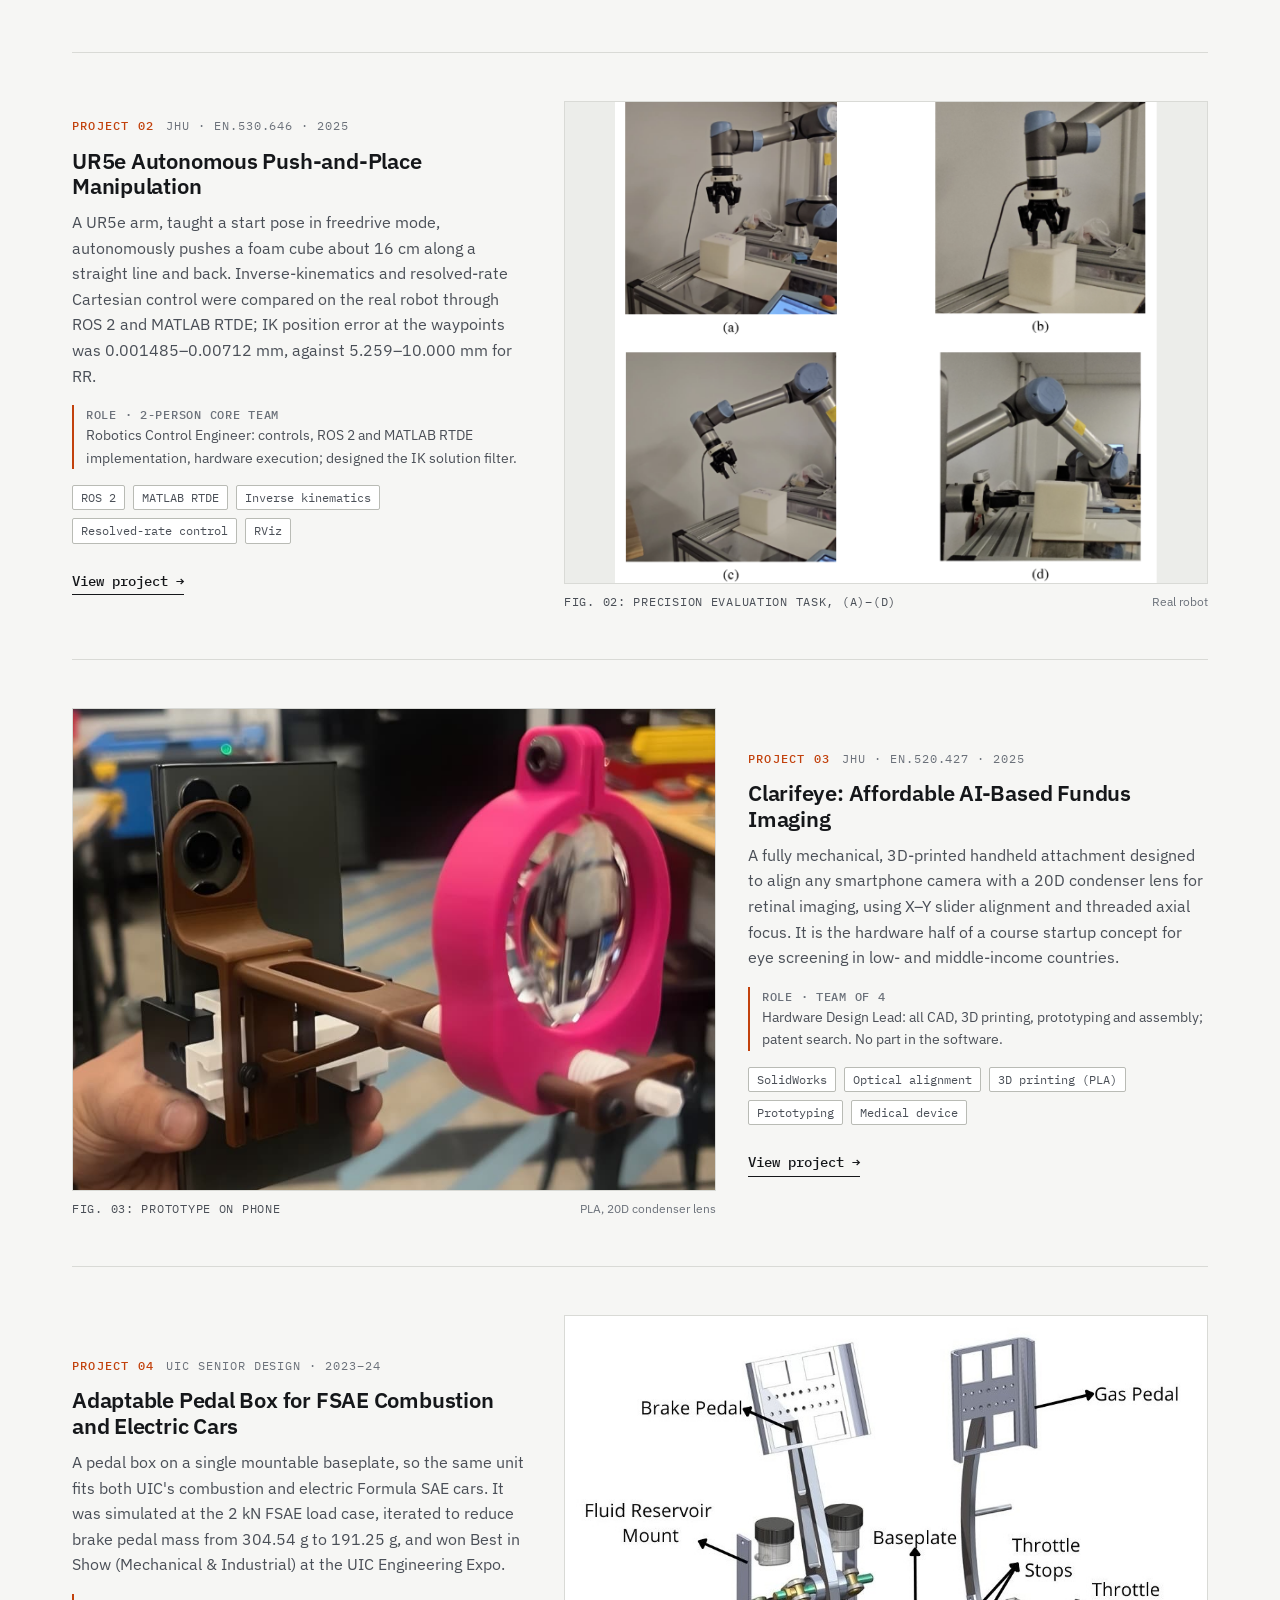
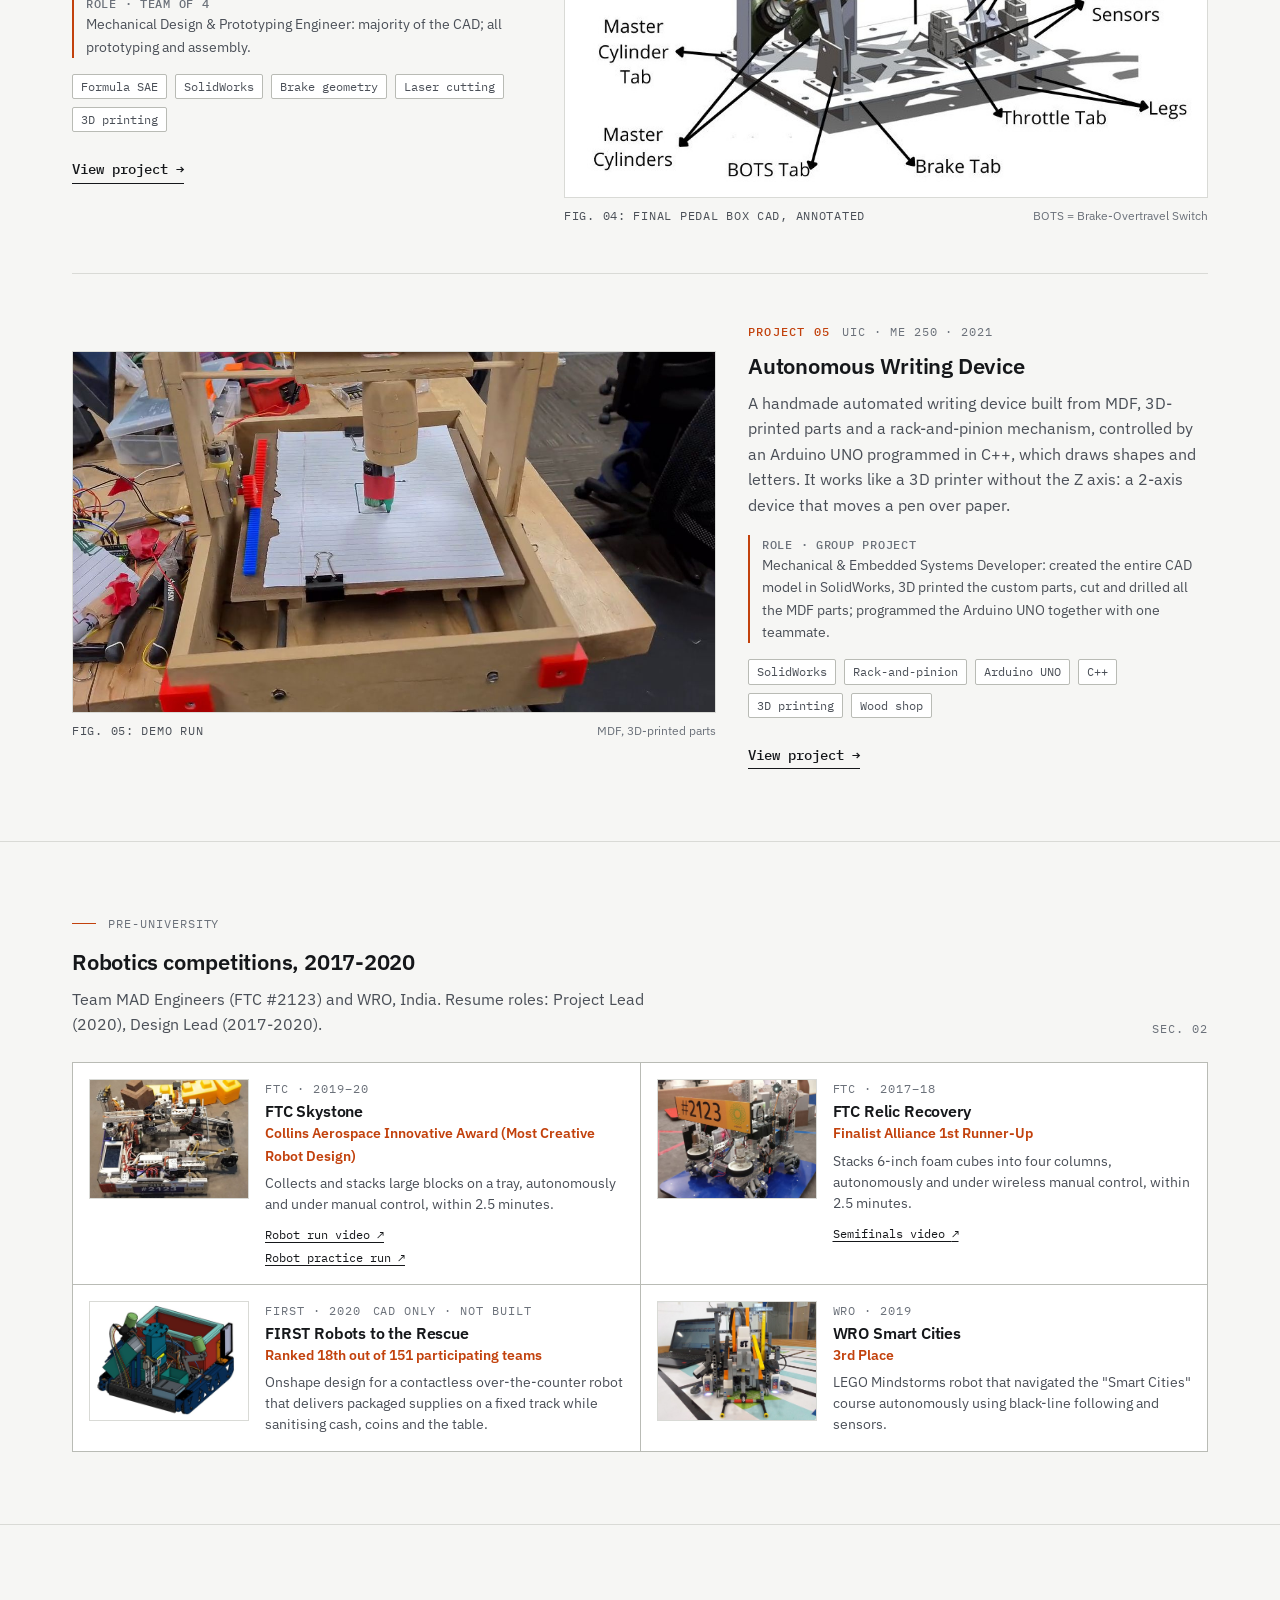
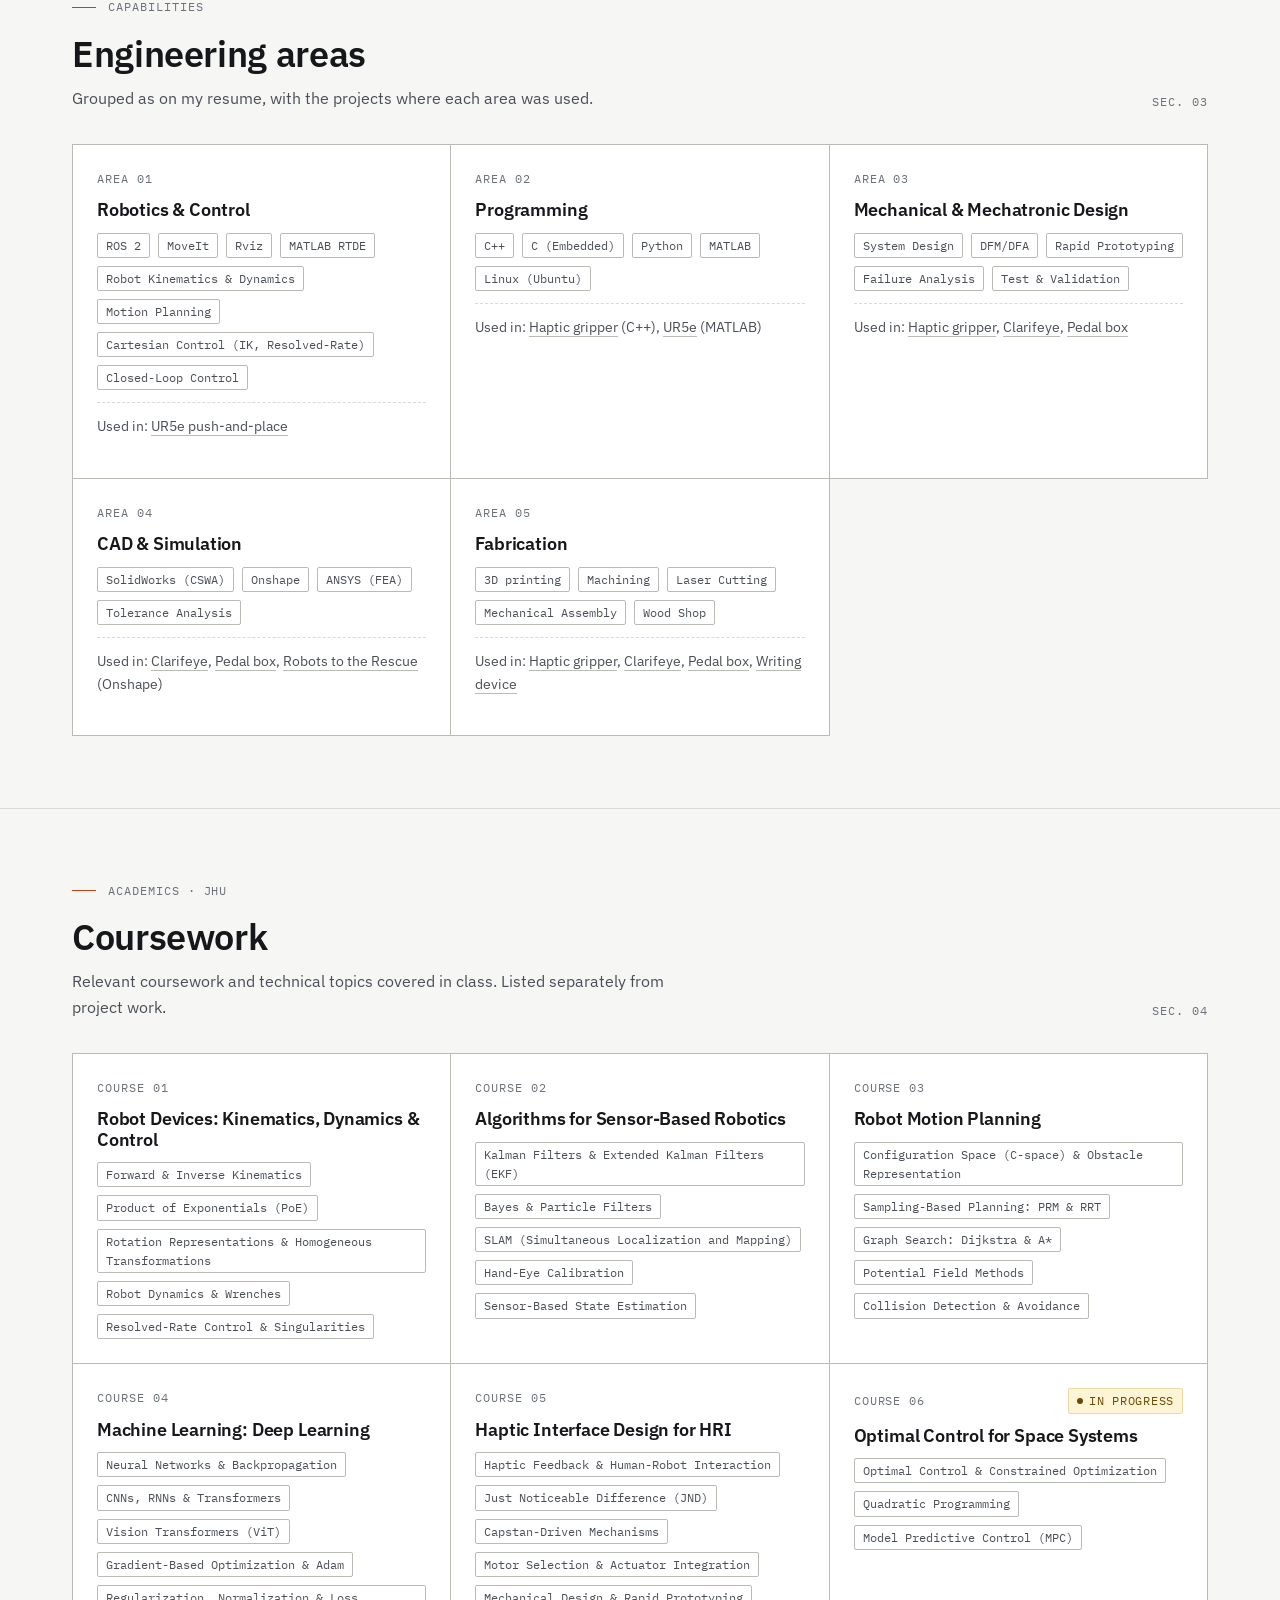
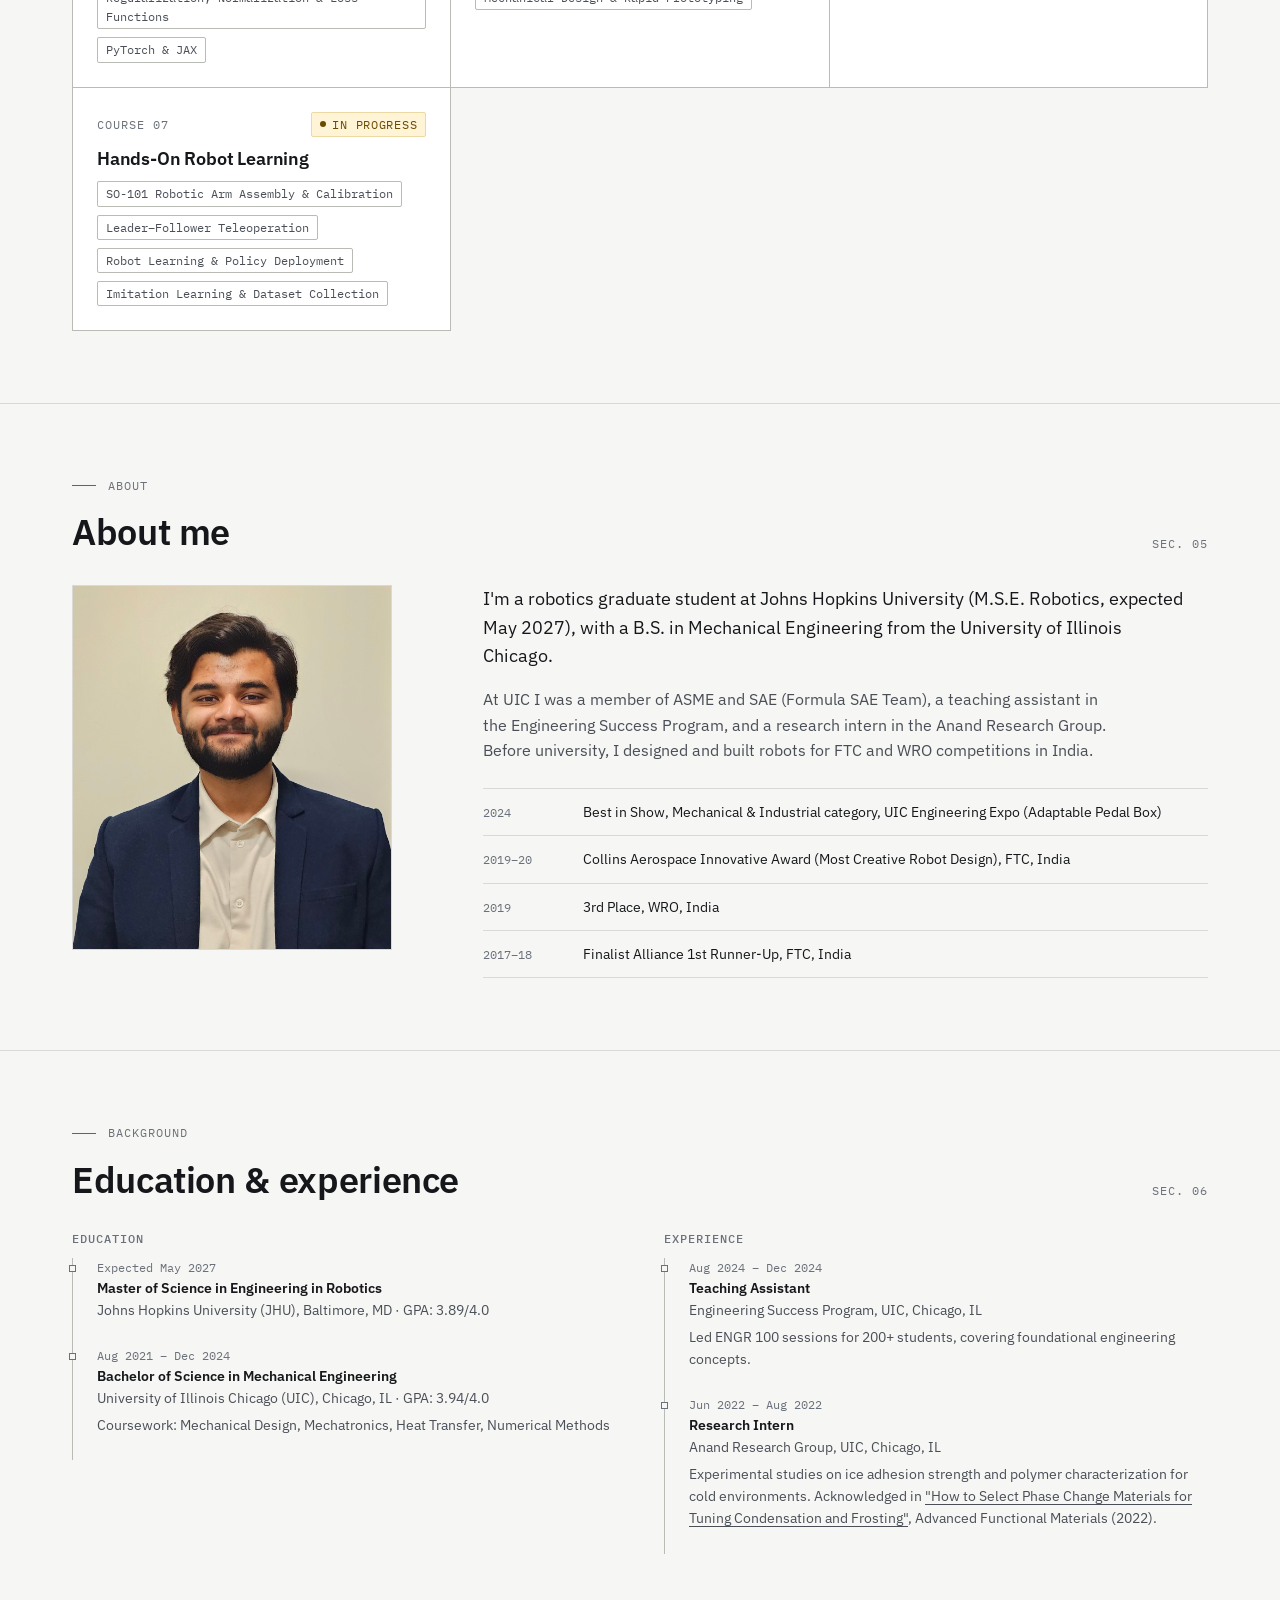
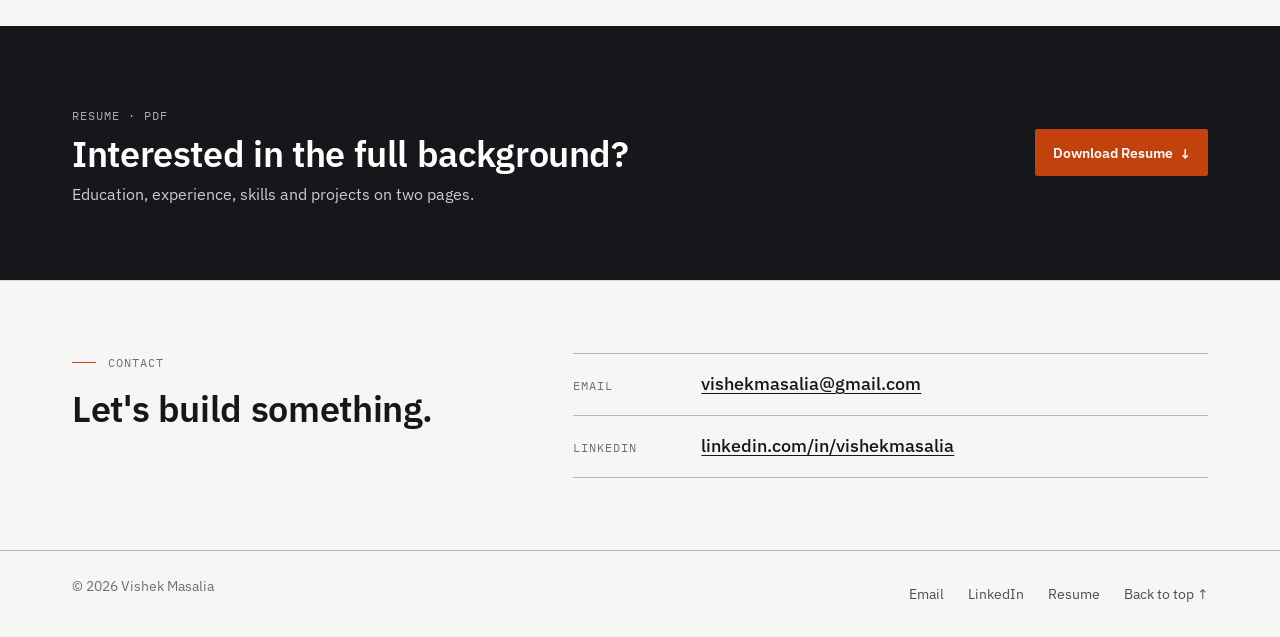
==== commit d54e8dc2: "Stage 3, added ur5e project page" ====
--- a/index.html
+++ b/index.html
@@ -168,8 +168,8 @@
         <article class="project-card reveal">
           <figure class="project-card__media">
             <a class="plate plate--fill" href="projects/ur5e-autonomous-manipulation.html" tabindex="-1" aria-hidden="true">
-              <!-- LOW-RES SOURCE: 399x454 px, (a)-(d) labels baked in. Scaled to fill the plate height (~1.06x upscale at 1440 px wide), per Vishek 2026-10-10. TODO: higher-res photos or a video still. -->
-              <img src="assets/img/home/ur5e-precision-evaluation-motion.png" width="399" height="454" loading="lazy" alt="Four photos of the UR5e arm and gripper approaching a white foam cube: above it, touching the top, mid-transition, and at a side face.">
+              <!-- SOURCE 601x533 px (replaced by Vishek 2026-10-10), (a)-(d) labels baked in. Fills plate height (~0.9x at 1440 px wide, no upscaling). -->
+              <img src="assets/img/home/ur5e-precision-evaluation-motion.png" width="601" height="533" loading="lazy" alt="Four photos of the UR5e arm and gripper approaching a white foam cube: above it, touching the top, mid-transition, and at a side face.">
             </a>
             <figcaption class="figcaption"><span class="fig-label">Fig. 02: Precision evaluation task, (a)–(d)</span><span>Real robot</span></figcaption>
           </figure>
--- a/css/styles.css
+++ b/css/styles.css
@@ -469,3 +469,27 @@
   .credits li, .links-list li { grid-template-columns: 1fr; gap: 2px; }
   .eq { font-size: 1rem; padding: var(--sp-3); }
 }
+
+/* 19b. Case-study additions (UR5e page; reusable) */
+.cs-steps { padding-left: 1.4em; display: grid; gap: var(--sp-3); margin: 0 0 var(--sp-4); color: var(--c-ink-2); }
+.cs-steps li::marker { font-family: var(--font-mono); color: var(--c-accent); }
+.cs-steps .eq { margin: var(--sp-2) 0; }
+.cs-prose code { font-family: var(--font-mono); font-size: 0.9em; background: var(--c-plate); padding: 1px 5px; border-radius: var(--radius); color: var(--c-ink); }
+.cs-prose math { font-size: 1.05em; }
+.table-scroll { overflow-x: auto; -webkit-overflow-scrolling: touch; }
+.table-scroll .data-table { min-width: 720px; }
+.data-table thead th[scope="colgroup"] { text-align: center; border-left: 1px solid var(--c-rule); color: var(--c-ink-2); }
+.table-note { font-size: var(--fs-sm); color: var(--c-ink-2); max-width: 90ch; margin: var(--sp-3) 0 0; }
+.cs-split--even { grid-template-columns: minmax(0, 1fr) minmax(0, 1fr); }
+.cs-fig figcaption a { font-family: var(--font-mono); text-decoration: none; color: var(--c-ink-2); }
+.cs-fig figcaption a:hover { color: var(--c-accent); }
+@media (max-width: 960px) { .cs-split--even { grid-template-columns: 1fr; } }
+
+/* Portrait YouTube videos side by side */
+.cs-shorts { display: flex; flex-wrap: wrap; gap: var(--sp-6); }
+.cs-shorts .cs-fig { width: 300px; max-width: 100%; }
+.cs-shorts .yt--short { max-width: none; width: 100%; }
+/* YouTube's hqdefault thumbnail letterboxes portrait videos (4:3 frame, 16:9 area inside).
+   Scale the poster so only the video area shows; the iframe itself is unaffected. */
+.yt--short { overflow: hidden; }
+.yt--short > img { transform: scale(1.34); }
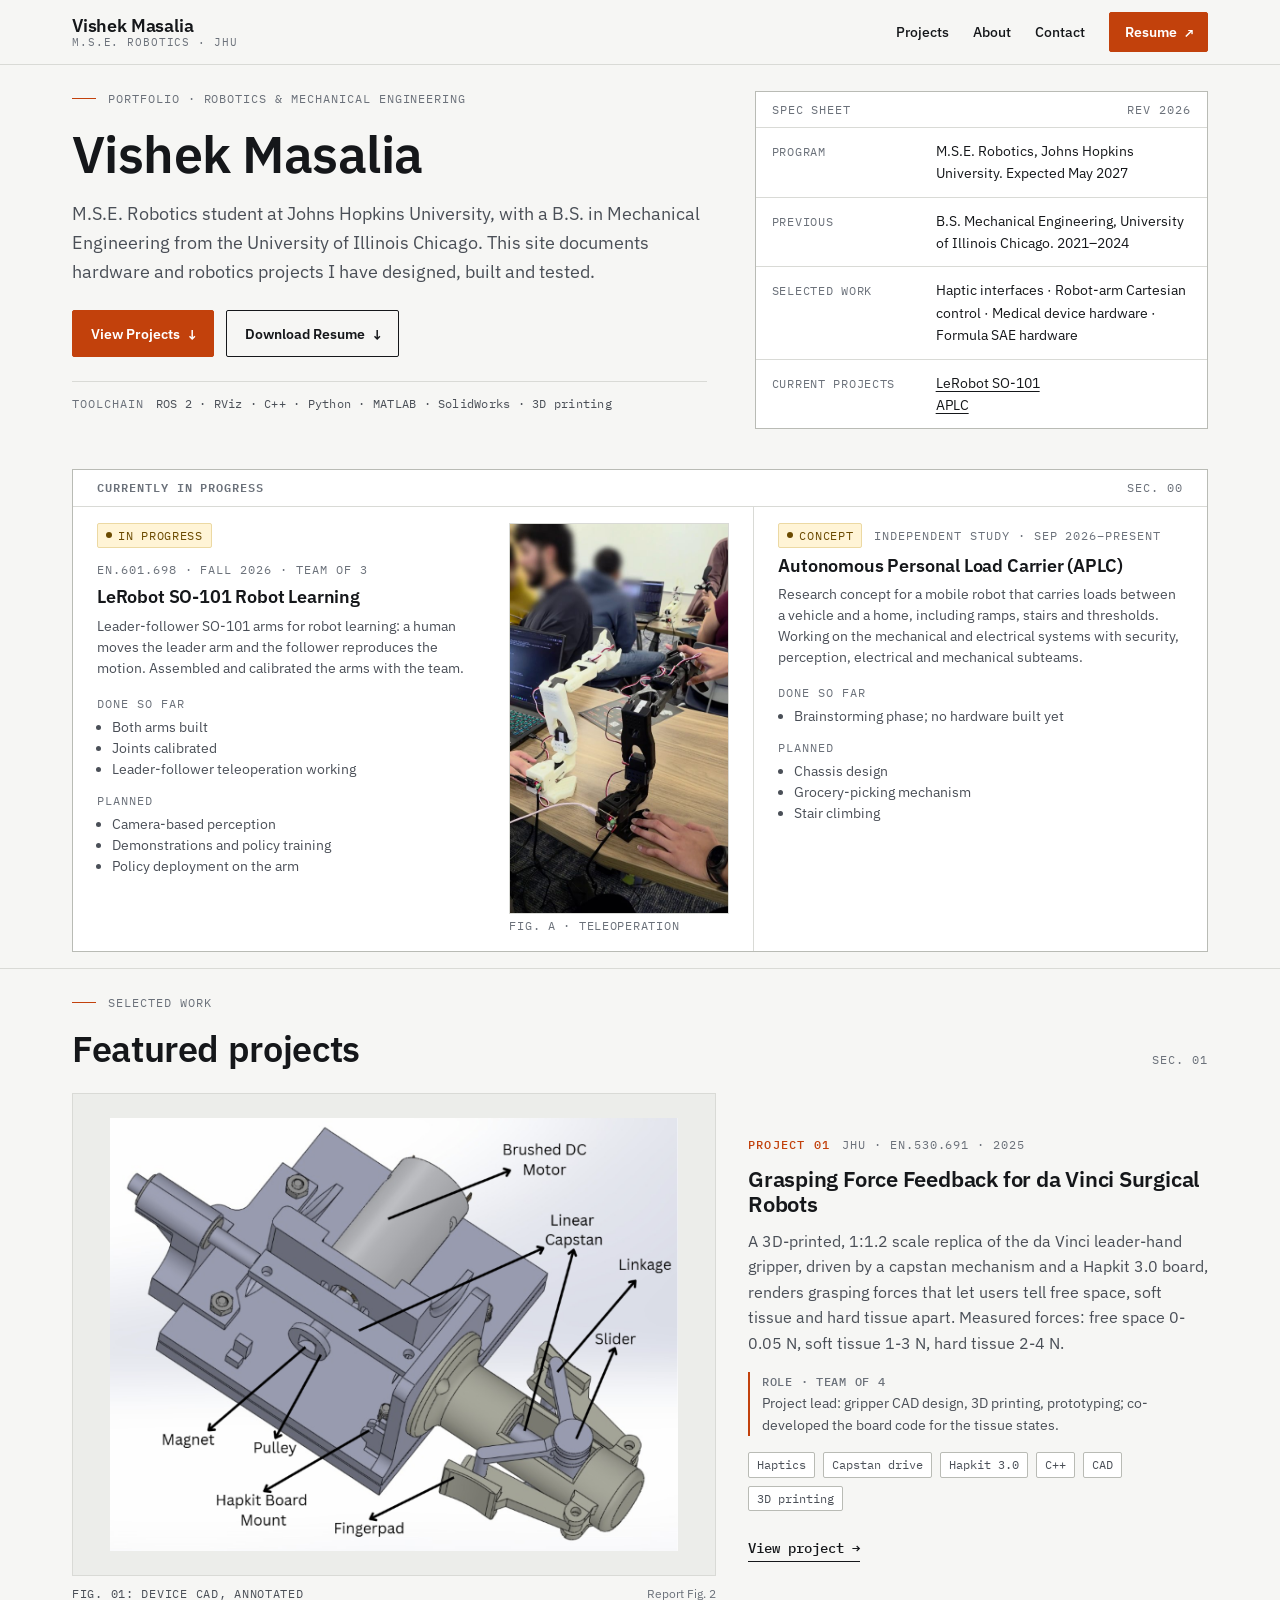
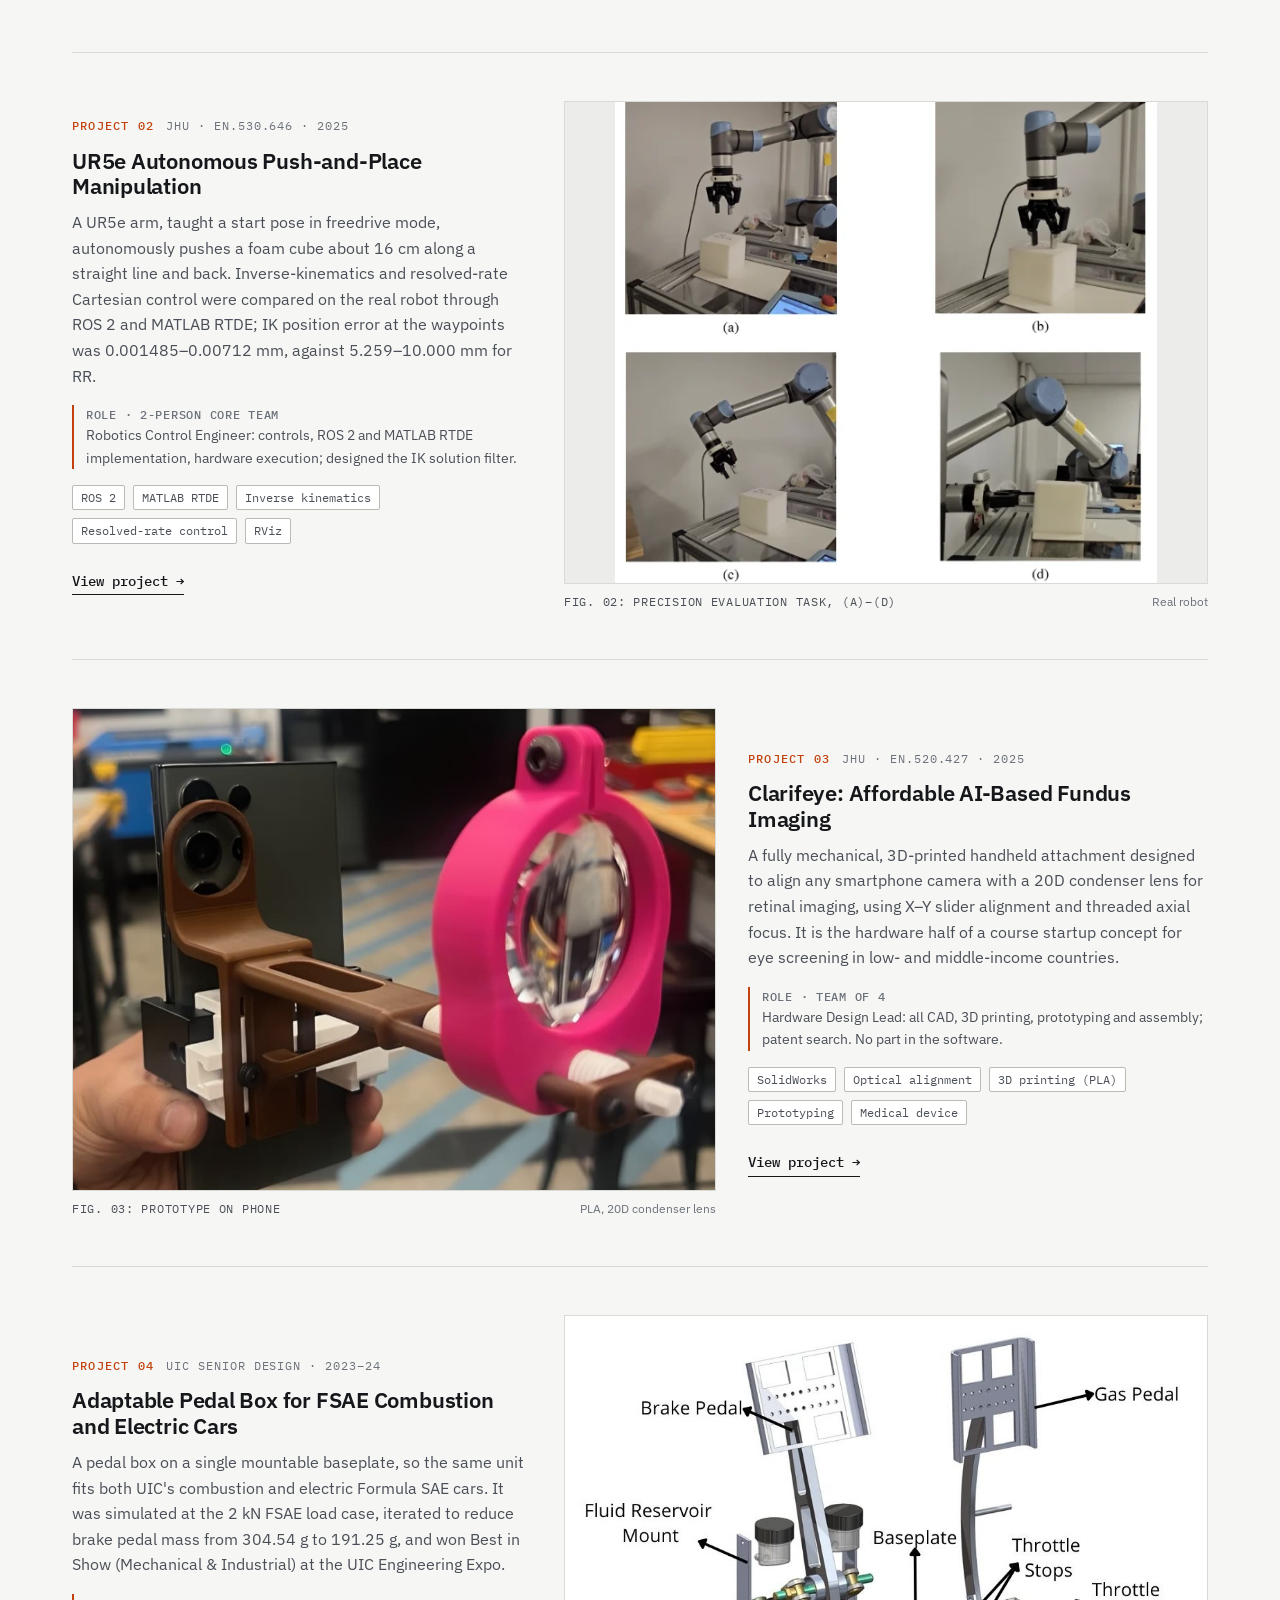
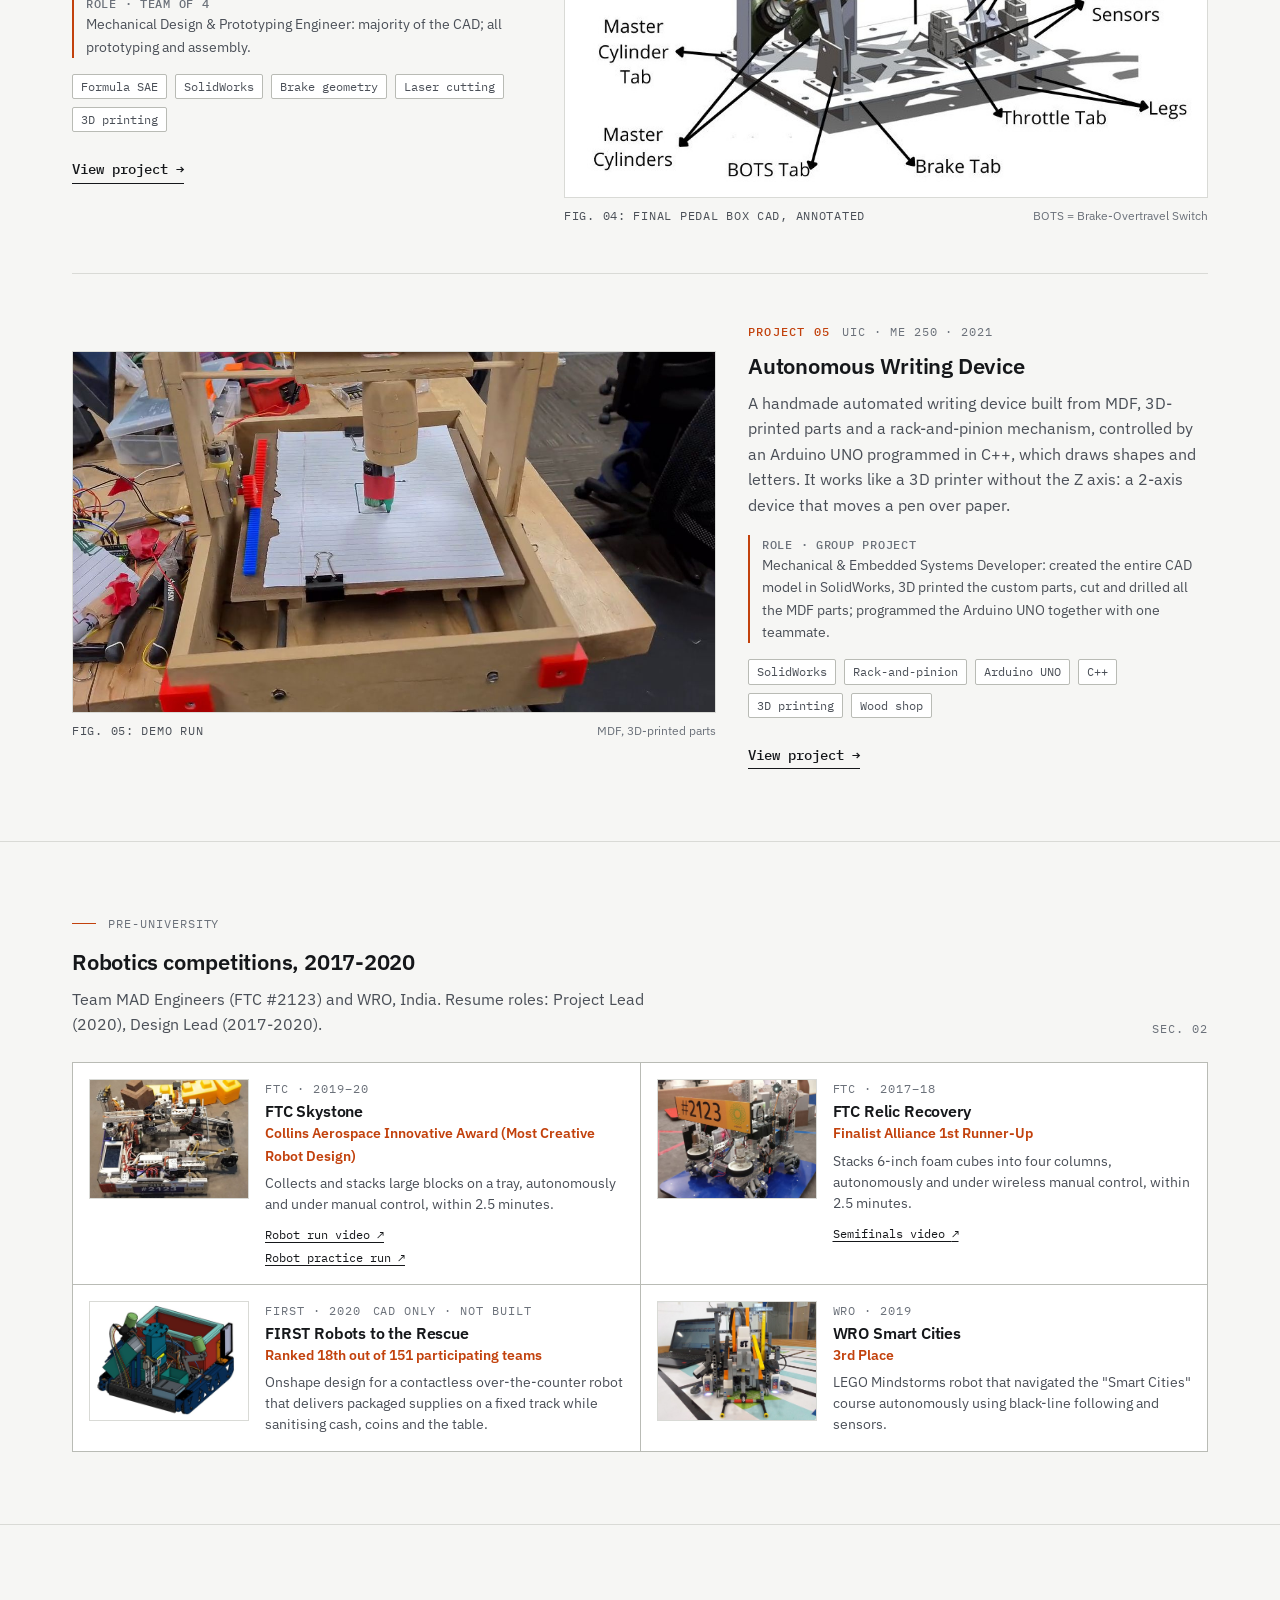
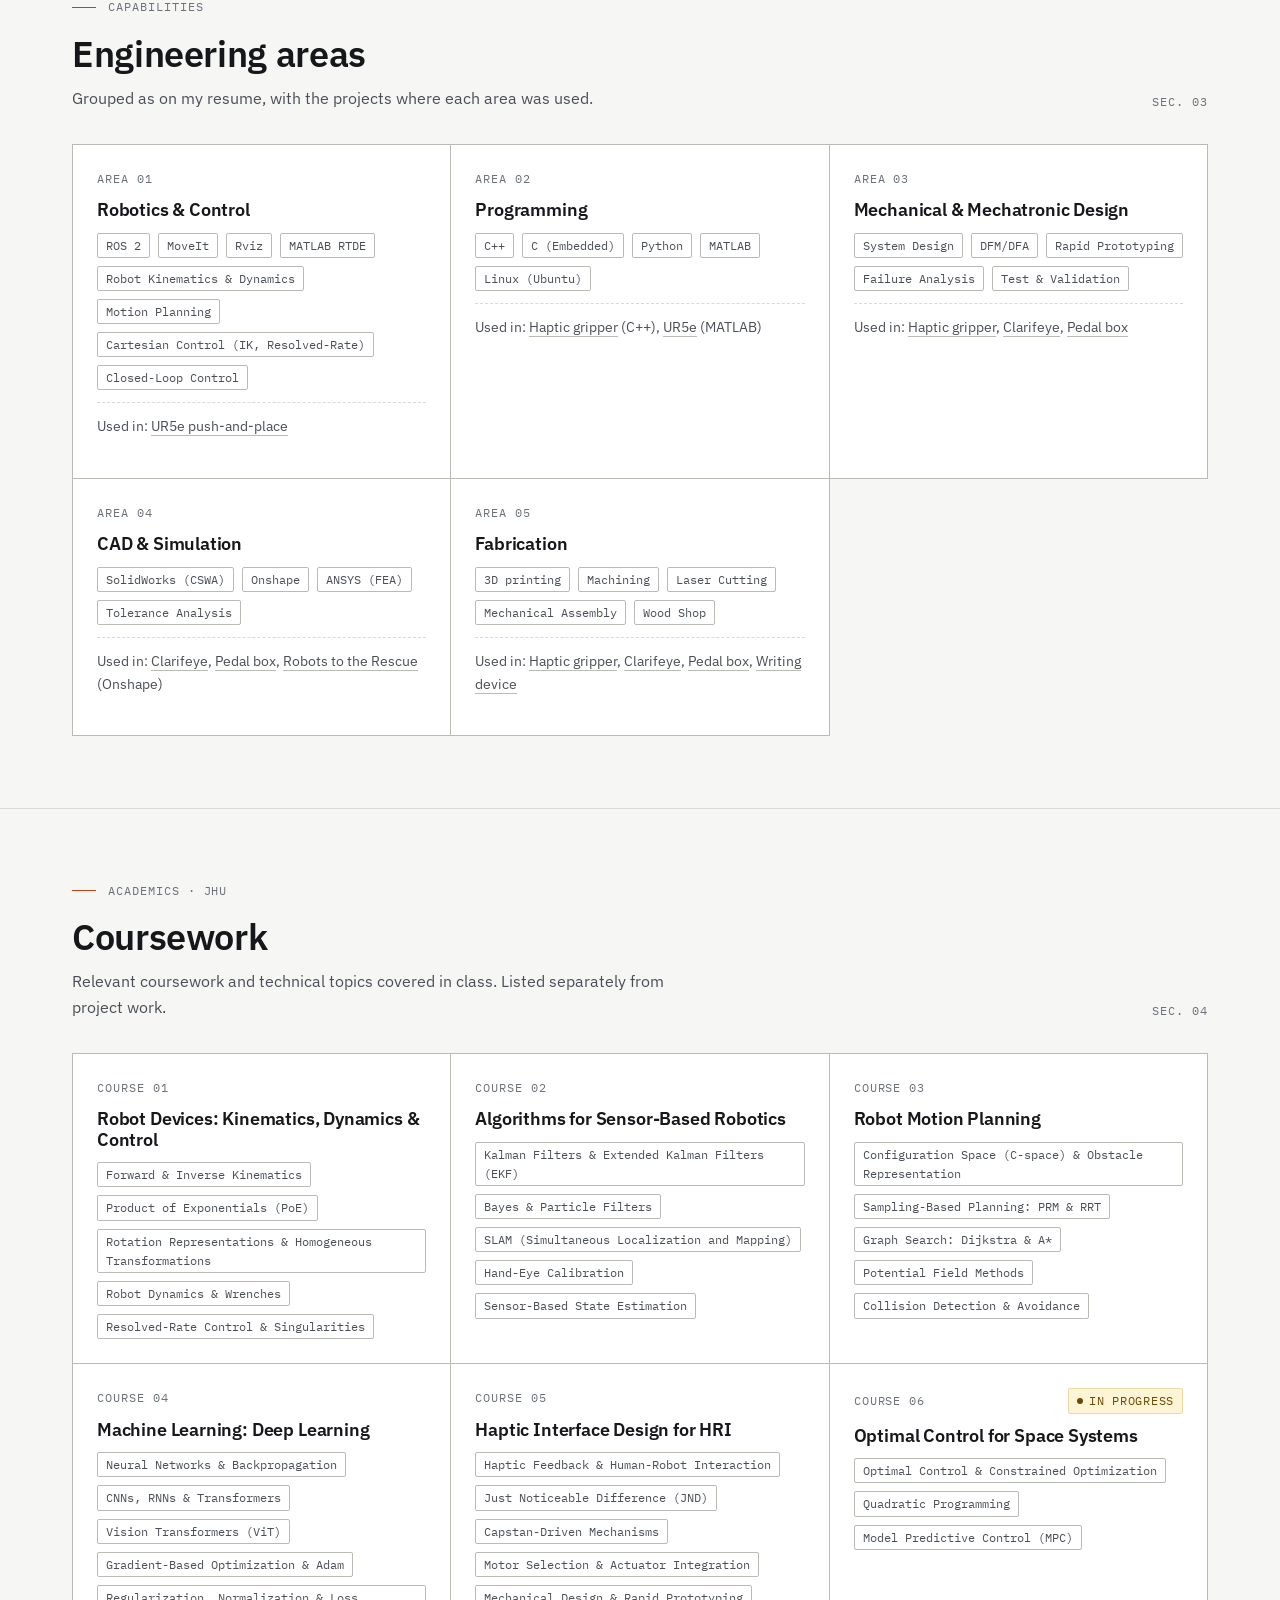
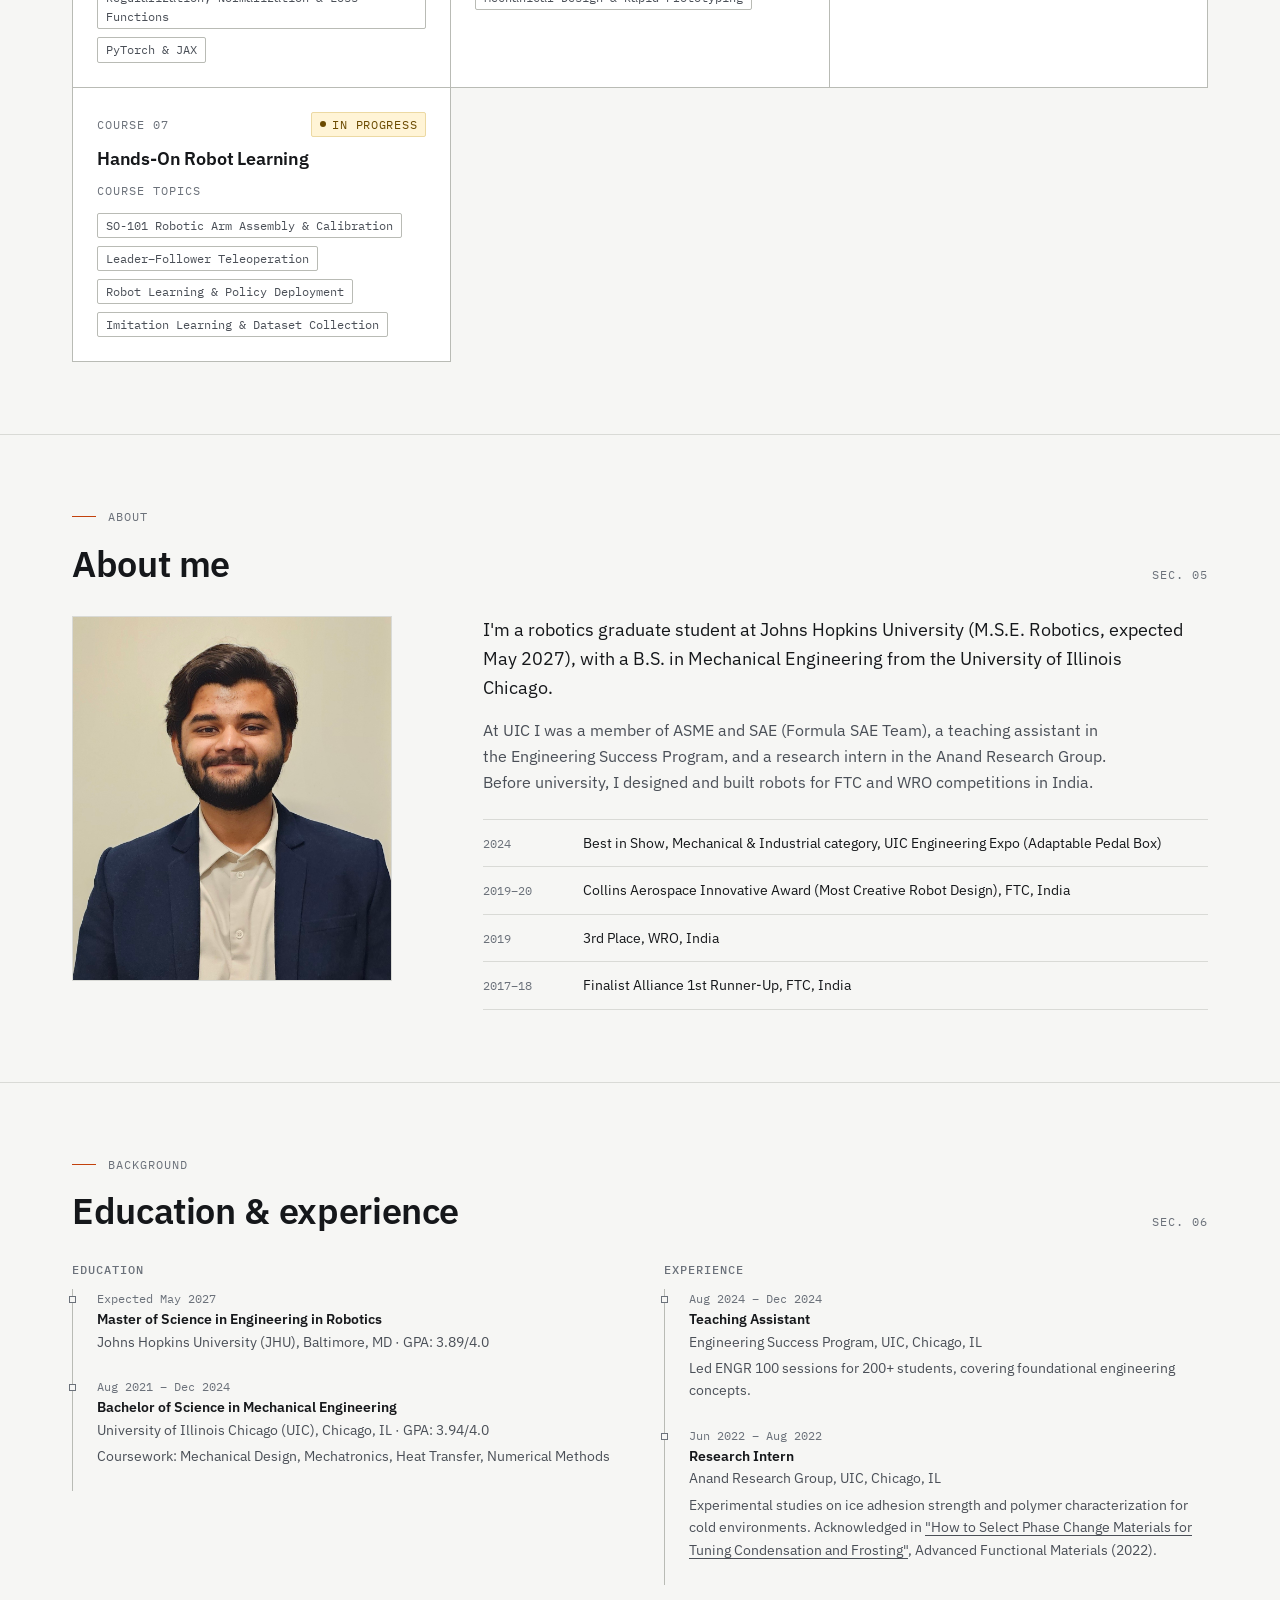
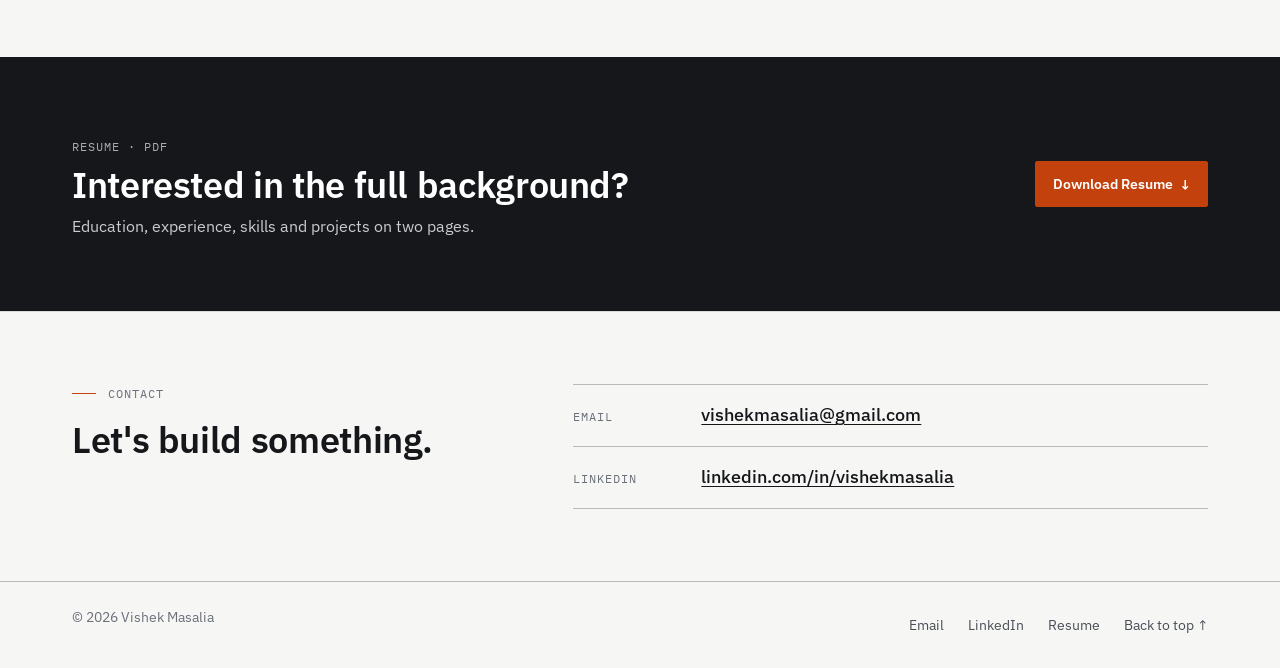
==== commit 93ea20c3: "Audit fixes: favicon, 404, WebP images, untrack unused files" ====
--- a/index.html
+++ b/index.html
@@ -12,10 +12,14 @@
   <meta property="og:title" content="Vishek Masalia | Robotics &amp; Mechanical Engineering Portfolio">
   <meta property="og:description" content="M.S.E. Robotics student at Johns Hopkins University. Selected projects in haptics, robot-arm control, medical device hardware and Formula SAE hardware.">
   <meta property="og:url" content="https://vishekm.github.io/">
-  <meta property="og:image" content="https://vishekm.github.io/assets/img/home/pedal-box-cad-annotated.jpg">
-  <!-- TODO: replace og:image with a dedicated 1200x630 social card; current image is 926x694. -->
+  <meta property="og:image" content="https://vishekm.github.io/assets/img/social-card.png">
+  <meta property="og:image:width" content="1200">
+  <meta property="og:image:height" content="630">
   <meta name="twitter:card" content="summary_large_image">
 
+  <link rel="icon" href="favicon.svg" type="image/svg+xml">
+  <link rel="icon" href="favicon-32.png" sizes="32x32" type="image/png">
+  <link rel="apple-touch-icon" href="apple-touch-icon.png">
   <link rel="preconnect" href="https://fonts.googleapis.com">
   <link rel="preconnect" href="https://fonts.gstatic.com" crossorigin>
   <link rel="stylesheet" href="https://fonts.googleapis.com/css2?family=IBM+Plex+Mono:wght@400;500&family=IBM+Plex+Sans:wght@400;500;600&display=swap">
@@ -145,7 +149,7 @@
           <figure class="project-card__media">
             <a class="plate plate--native" href="projects/haptic-grasping-feedback.html" tabindex="-1" aria-hidden="true">
               <!-- LOW-RES SOURCE: 606x462 px. Displayed at natural size (no upscaling). TODO: higher-res CAD render if available. -->
-              <img src="assets/img/home/haptic-gripper-cad-annotated.png" width="606" height="462" alt="Annotated CAD render of the haptic gripper: brushed DC motor, linear capstan, pulley, magnet, linkage, slider, fingerpads and Hapkit board mount.">
+              <img src="assets/img/home/haptic-gripper-cad-annotated.png" width="606" height="462" loading="lazy" alt="Annotated CAD render of the haptic gripper: brushed DC motor, linear capstan, pulley, magnet, linkage, slider, fingerpads and Hapkit board mount.">
             </a>
             <figcaption class="figcaption"><span class="fig-label">Fig. 01: Device CAD, annotated</span><span>Report Fig. 2</span></figcaption>
           </figure>
@@ -160,7 +164,7 @@
             <ul class="tag-list" aria-label="Tags">
               <li class="tag">Haptics</li><li class="tag">Capstan drive</li><li class="tag">Hapkit 3.0</li><li class="tag">C++</li><li class="tag">CAD</li><li class="tag">3D printing</li>
             </ul>
-            <a class="link-arrow" href="projects/haptic-grasping-feedback.html">View project <span aria-hidden="true">→</span></a>
+            <a class="link-arrow" href="projects/haptic-grasping-feedback.html" aria-label="View project: Grasping Force Feedback for da Vinci Surgical Robots">View project <span aria-hidden="true">→</span></a>
           </div>
         </article>
 
@@ -169,7 +173,7 @@
           <figure class="project-card__media">
             <a class="plate plate--fill" href="projects/ur5e-autonomous-manipulation.html" tabindex="-1" aria-hidden="true">
               <!-- SOURCE 601x533 px (replaced by Vishek 2026-10-10), (a)-(d) labels baked in. Fills plate height (~0.9x at 1440 px wide, no upscaling). -->
-              <img src="assets/img/home/ur5e-precision-evaluation-motion.png" width="601" height="533" loading="lazy" alt="Four photos of the UR5e arm and gripper approaching a white foam cube: above it, touching the top, mid-transition, and at a side face.">
+              <picture><source srcset="assets/img/home/ur5e-precision-evaluation-motion-opt.webp" type="image/webp"><img src="assets/img/home/ur5e-precision-evaluation-motion.png" width="601" height="533" loading="lazy" alt="Four photos of the UR5e arm and gripper approaching a white foam cube: above it, touching the top, mid-transition, and at a side face."></picture>
             </a>
             <figcaption class="figcaption"><span class="fig-label">Fig. 02: Precision evaluation task, (a)–(d)</span><span>Real robot</span></figcaption>
           </figure>
@@ -184,7 +188,7 @@
             <ul class="tag-list" aria-label="Tags">
               <li class="tag">ROS 2</li><li class="tag">MATLAB RTDE</li><li class="tag">Inverse kinematics</li><li class="tag">Resolved-rate control</li><li class="tag">RViz</li>
             </ul>
-            <a class="link-arrow" href="projects/ur5e-autonomous-manipulation.html">View project <span aria-hidden="true">→</span></a>
+            <a class="link-arrow" href="projects/ur5e-autonomous-manipulation.html" aria-label="View project: UR5e Autonomous Push-and-Place Manipulation">View project <span aria-hidden="true">→</span></a>
           </div>
         </article>
 
@@ -208,7 +212,7 @@
             <ul class="tag-list" aria-label="Tags">
               <li class="tag">SolidWorks</li><li class="tag">Optical alignment</li><li class="tag">3D printing (PLA)</li><li class="tag">Prototyping</li><li class="tag">Medical device</li>
             </ul>
-            <a class="link-arrow" href="projects/clarifeye.html">View project <span aria-hidden="true">→</span></a>
+            <a class="link-arrow" href="projects/clarifeye.html" aria-label="View project: Clarifeye: Affordable AI-Based Fundus Imaging">View project <span aria-hidden="true">→</span></a>
           </div>
         </article>
 
@@ -232,7 +236,7 @@
             <ul class="tag-list" aria-label="Tags">
               <li class="tag">Formula SAE</li><li class="tag">SolidWorks</li><li class="tag">Brake geometry</li><li class="tag">Laser cutting</li><li class="tag">3D printing</li>
             </ul>
-            <a class="link-arrow" href="projects/adaptable-pedal-box.html">View project <span aria-hidden="true">→</span></a>
+            <a class="link-arrow" href="projects/adaptable-pedal-box.html" aria-label="View project: Adaptable Pedal Box for FSAE Combustion and Electric Cars">View project <span aria-hidden="true">→</span></a>
           </div>
         </article>
         <!-- PROJECT 05: content/projects/autonomous-writing-device.md (promoted to featured by Vishek 2026-10-12) -->
@@ -257,7 +261,7 @@
             <ul class="tag-list" aria-label="Tags">
               <li class="tag">SolidWorks</li><li class="tag">Rack-and-pinion</li><li class="tag">Arduino UNO</li><li class="tag">C++</li><li class="tag">3D printing</li><li class="tag">Wood shop</li>
             </ul>
-            <a class="link-arrow" href="projects/autonomous-writing-device.html">View project <span aria-hidden="true">→</span></a>
+            <a class="link-arrow" href="projects/autonomous-writing-device.html" aria-label="View project: Autonomous Writing Device">View project <span aria-hidden="true">→</span></a>
           </div>
         </article>
       </div>
@@ -385,7 +389,7 @@
           <ul class="area__skills">
             <li class="tag">SolidWorks (CSWA)</li><li class="tag">Onshape</li><li class="tag">ANSYS (FEA)</li><li class="tag">Tolerance Analysis</li>
           </ul>
-          <p class="area__used">Used in: <a href="projects/clarifeye.html">Clarifeye</a>, <a href="projects/adaptable-pedal-box.html">Pedal box</a>, <a href="projects/first-robots-to-the-rescue.html">Robots to the Rescue</a> (Onshape)</p>
+          <p class="area__used">Used in: <a href="projects/clarifeye.html">Clarifeye</a>, <a href="projects/adaptable-pedal-box.html">Pedal box</a>, <a href="#competitions">Robots to the Rescue</a> (Onshape)</p>
         </div>
         <div class="area">
           <span class="label">Area 05</span>
@@ -444,7 +448,8 @@
         <div class="area area--course">
           <div class="area__meta"><span class="label">Course 07</span><span class="status">In progress</span></div>
           <h3>Hands-On Robot Learning</h3>
-          <ul class="area__skills"><li class="tag">SO-101 Robotic Arm Assembly &amp; Calibration</li><li class="tag">Leader–Follower Teleoperation</li><li class="tag">Robot Learning &amp; Policy Deployment</li><li class="tag">Imitation Learning &amp; Dataset Collection</li></ul>
+          <span class="label">Course topics</span>
+          <ul class="area__skills" aria-label="Course topics"><li class="tag">SO-101 Robotic Arm Assembly &amp; Calibration</li><li class="tag">Leader–Follower Teleoperation</li><li class="tag">Robot Learning &amp; Policy Deployment</li><li class="tag">Imitation Learning &amp; Dataset Collection</li></ul>
         </div>
       </div>
     </div>
--- a/css/styles.css
+++ b/css/styles.css
@@ -493,3 +493,14 @@
    Scale the poster so only the video area shows; the iframe itself is unaffected. */
 .yt--short { overflow: hidden; }
 .yt--short > img { transform: scale(1.34); }
+
+/* Stage 5 audit fix: let wide equations scroll inside their box instead of widening the column
+   (grid items default to min-width:auto). No visual change at normal widths. */
+.cs-steps { grid-template-columns: minmax(0, 1fr); }
+.cs-steps > li, .cs-split > *, .eq { min-width: 0; }
+@media (max-width: 960px) {
+  .cs-hero__grid, .cs-split, .cs-split--flip, .cs-split--narrow-fig, .cs-split--even { grid-template-columns: minmax(0, 1fr); }
+}
+
+/* <picture> wrappers for WebP copies: transparent to layout, so existing img rules apply unchanged */
+picture { display: contents; }
